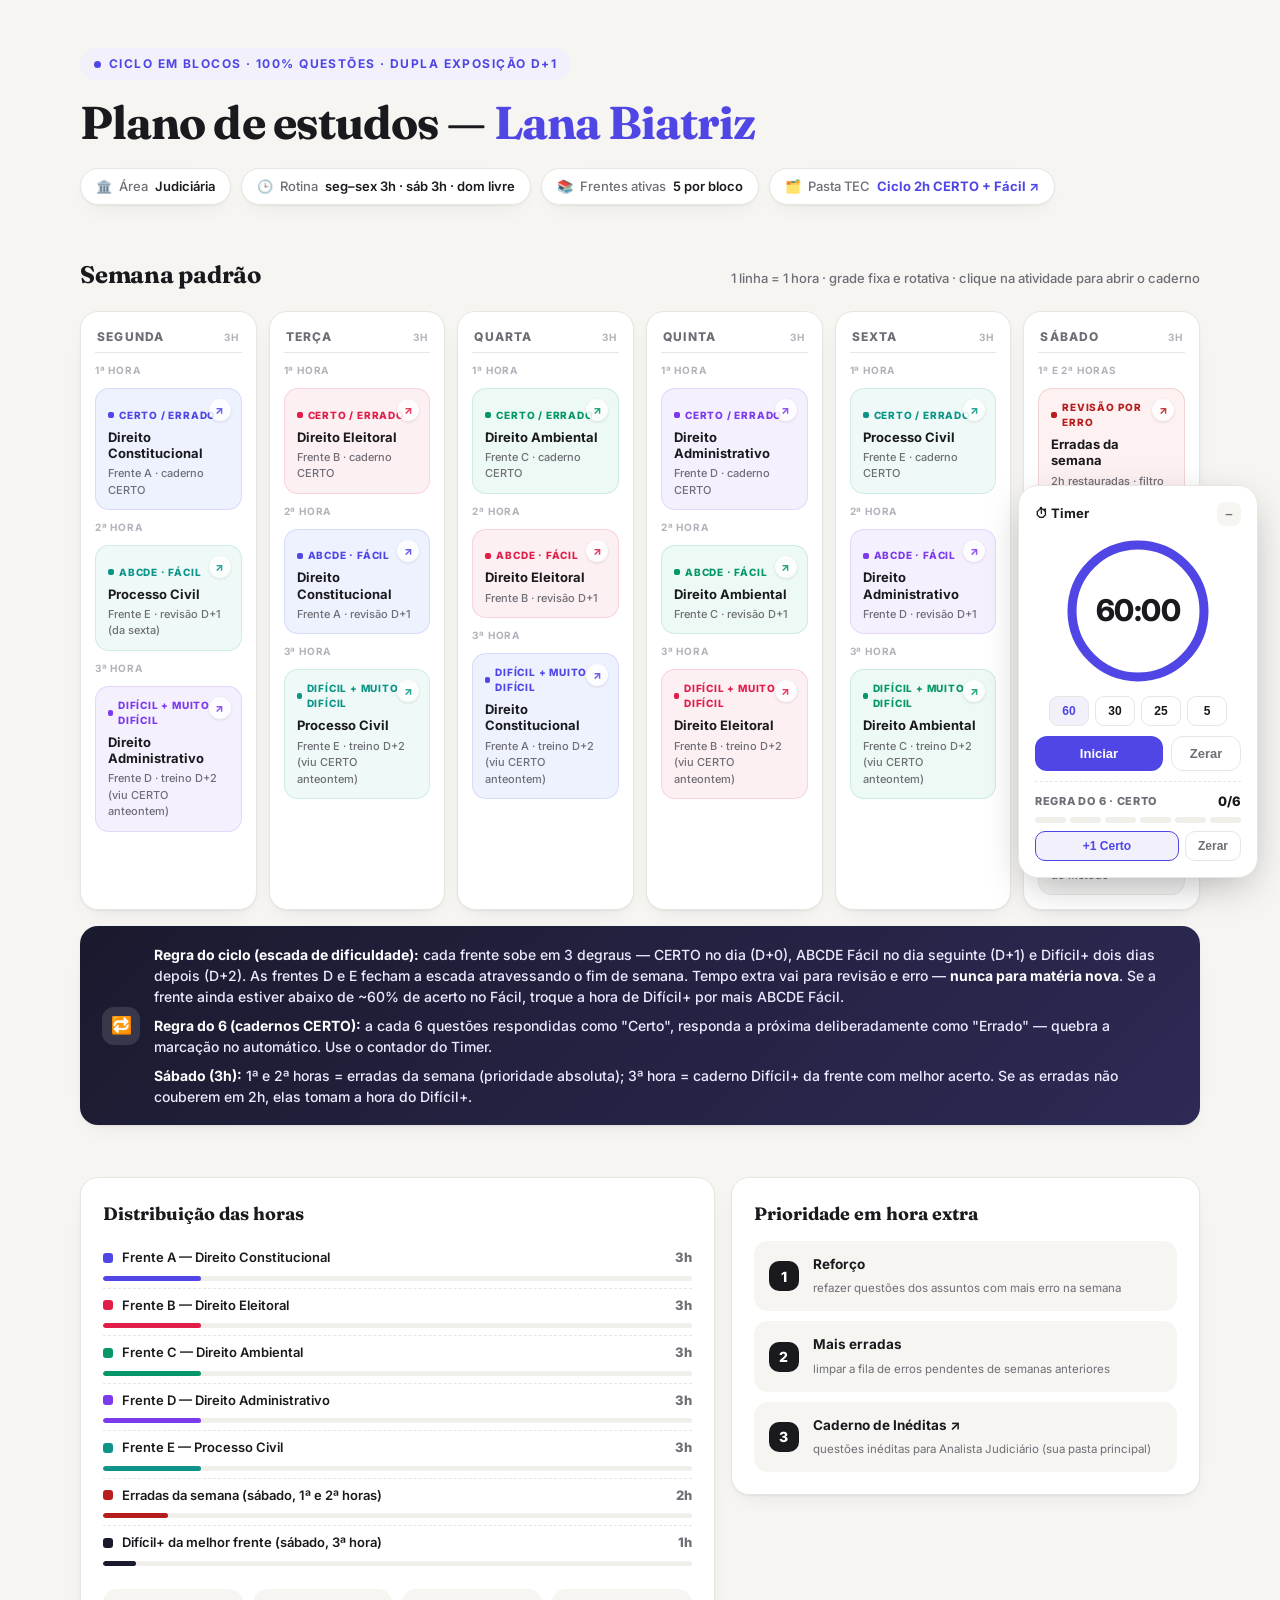
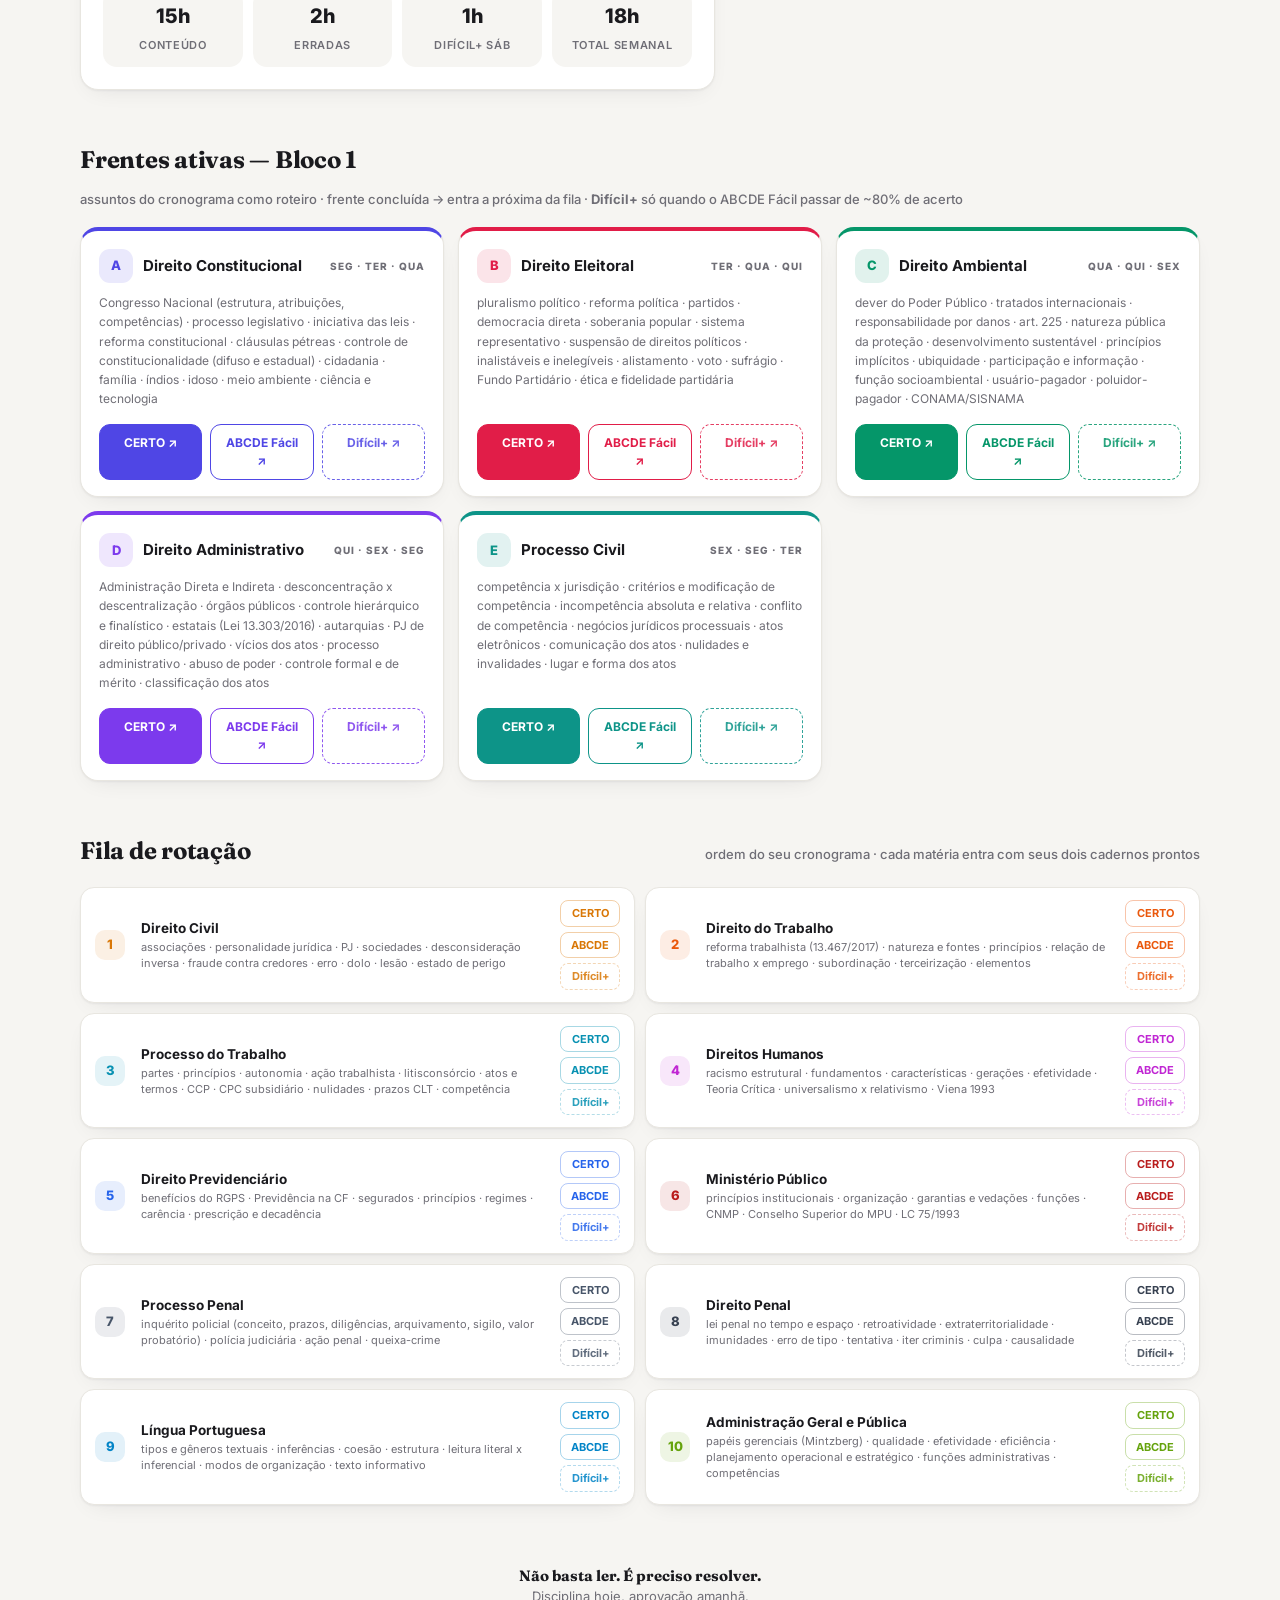
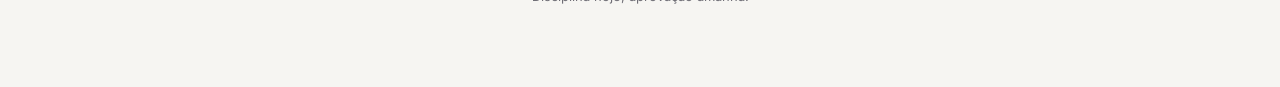
==== index.html @ 100313e2 "Add files via upload" ====
<!DOCTYPE html>
<html lang="pt-BR">
<head>
<meta charset="utf-8">
<meta name="viewport" content="width=device-width, initial-scale=1">
<title>Plano de Estudos · Lana Biatriz · Ciclo em Blocos</title>
<link rel="preconnect" href="https://fonts.googleapis.com">
<link href="https://fonts.googleapis.com/css2?family=Inter:wght@400;500;600;700;800&family=Fraunces:opsz,wght@9..144,600;9..144,700&display=swap" rel="stylesheet">
<style>
:root{
  --bg:#f6f5f2; --card:#ffffff; --ink:#1a1a1e; --mut:#6f6e76; --line:#e8e6e0;
  --accent:#4f46e5; --soft:#f1f0fb;
  --r:18px; --sh:0 1px 2px rgba(20,20,30,.05),0 8px 24px -12px rgba(20,20,30,.12);
}
*{box-sizing:border-box;margin:0;padding:0}
body{font-family:'Inter',system-ui,sans-serif;background:var(--bg);color:var(--ink);line-height:1.5;padding:48px 20px 80px}
.wrap{max-width:1120px;margin:0 auto}
a{color:inherit;text-decoration:none}
/* ---------- hero ---------- */
.hero{margin-bottom:40px}
.kicker{display:inline-flex;align-items:center;gap:8px;font-size:12px;font-weight:700;letter-spacing:.12em;text-transform:uppercase;color:var(--accent);background:var(--soft);padding:7px 14px;border-radius:999px;margin-bottom:18px}
.kicker::before{content:"";width:7px;height:7px;border-radius:50%;background:var(--accent)}
h1{font-family:'Fraunces',serif;font-size:clamp(30px,4.5vw,46px);font-weight:700;letter-spacing:-.02em;line-height:1.08}
h1 em{font-style:normal;color:var(--accent)}
.meta{display:flex;flex-wrap:wrap;gap:10px;margin-top:20px}
.chip{display:inline-flex;align-items:center;gap:7px;background:var(--card);border:1px solid var(--line);border-radius:999px;padding:8px 15px;font-size:13px;font-weight:600;color:var(--ink);box-shadow:var(--sh)}
.chip span{color:var(--mut);font-weight:500}
/* ---------- section titles ---------- */
.sec{margin-top:52px}
.sec-head{display:flex;align-items:baseline;justify-content:space-between;gap:12px;margin-bottom:18px;flex-wrap:wrap}
h2{font-family:'Fraunces',serif;font-size:24px;font-weight:700;letter-spacing:-.01em}
.sec-head small{font-size:13px;color:var(--mut);font-weight:500}
/* ---------- week grid ---------- */
.week{display:grid;grid-template-columns:repeat(6,1fr);gap:12px}
.day{background:var(--card);border:1px solid var(--line);border-radius:var(--r);padding:14px;box-shadow:var(--sh);display:flex;flex-direction:column;gap:10px}
.day-name{font-size:12px;font-weight:800;letter-spacing:.1em;text-transform:uppercase;color:var(--mut);padding:2px 2px 6px;border-bottom:1px solid var(--line);display:flex;justify-content:space-between;align-items:center}
.day-name i{font-style:normal;font-size:10px;font-weight:700;color:#b3b1ba}
.act{--c:#4f46e5;--cbg:#eef2ff;display:block;border-radius:14px;padding:11px 12px;background:var(--cbg);border:1px solid color-mix(in srgb,var(--c) 14%,transparent);position:relative;transition:transform .15s ease, box-shadow .15s ease}
.act:hover{transform:translateY(-2px);box-shadow:0 10px 22px -10px color-mix(in srgb,var(--c) 45%,transparent)}
.act .tag{display:inline-flex;align-items:center;gap:5px;font-size:10px;font-weight:800;letter-spacing:.08em;text-transform:uppercase;color:var(--c);margin-bottom:6px}
.act .tag::before{content:"";width:6px;height:6px;border-radius:2px;background:var(--c)}
.act b{display:block;font-size:13px;font-weight:700;line-height:1.25;color:var(--ink)}
.act small{display:block;font-size:11px;color:var(--mut);margin-top:4px;font-weight:500}
.act .go{position:absolute;top:10px;right:10px;width:22px;height:22px;border-radius:50%;background:var(--card);color:var(--c);display:grid;place-items:center;font-size:11px;font-weight:800;box-shadow:0 1px 3px rgba(0,0,0,.12);opacity:.85}
.hourlab{font-size:10px;font-weight:700;color:#b3b1ba;letter-spacing:.08em;text-transform:uppercase}
/* ---------- rule banner ---------- */
.rulebar{margin-top:16px;background:linear-gradient(135deg,#1a1a2e,#2d2a55);color:#eceaff;border-radius:var(--r);padding:18px 22px;font-size:14px;font-weight:500;display:flex;gap:14px;align-items:center;box-shadow:var(--sh)}
.rulebar .ic{flex:0 0 38px;height:38px;border-radius:12px;background:rgba(255,255,255,.12);display:grid;place-items:center;font-size:17px}
.rulebar b{color:#fff}
/* ---------- two-col ---------- */
.cols{display:grid;grid-template-columns:1.15fr .85fr;gap:16px;align-items:start}
.card{background:var(--card);border:1px solid var(--line);border-radius:var(--r);box-shadow:var(--sh);padding:22px}
.card h3{font-family:'Fraunces',serif;font-size:18px;margin-bottom:14px}
.bar-row{display:grid;grid-template-columns:1fr 44px;gap:10px;align-items:center;padding:7px 0}
.bar-row+.bar-row{border-top:1px dashed var(--line)}
.bar-lab{display:flex;align-items:center;gap:9px;font-size:13px;font-weight:600}
.dot{width:10px;height:10px;border-radius:3px;flex:0 0 10px}
.bar-h{font-size:13px;font-weight:800;text-align:right;color:var(--mut)}
.bar-track{grid-column:1/-1;height:5px;border-radius:99px;background:#f0efe9;overflow:hidden;margin-top:-2px}
.bar-fill{height:100%;border-radius:99px}
.tot{display:flex;gap:10px;margin-top:16px}
.tot div{flex:1;background:var(--bg);border-radius:14px;padding:12px;text-align:center}
.tot b{display:block;font-size:20px;font-weight:800}
.tot span{font-size:11px;color:var(--mut);font-weight:600;text-transform:uppercase;letter-spacing:.06em}
.prio{display:flex;flex-direction:column;gap:10px}
.prio a,.prio .p{display:flex;gap:14px;align-items:center;background:var(--bg);border-radius:14px;padding:13px 15px;transition:background .15s}
.prio a:hover{background:var(--soft)}
.prio .n{flex:0 0 30px;height:30px;border-radius:10px;background:var(--ink);color:#fff;display:grid;place-items:center;font-size:14px;font-weight:800}
.prio b{font-size:13.5px;display:block}
.prio small{font-size:11.5px;color:var(--mut)}
/* ---------- frentes ---------- */
.fgrid{display:grid;grid-template-columns:repeat(auto-fit,minmax(330px,1fr));gap:14px}
.fcard{--c:#4f46e5;background:var(--card);border:1px solid var(--line);border-top:4px solid var(--c);border-radius:var(--r);box-shadow:var(--sh);padding:18px 18px 16px;display:flex;flex-direction:column;gap:10px}
.fcard .ft{display:flex;align-items:center;gap:10px}
.fcard .av{width:34px;height:34px;border-radius:11px;background:color-mix(in srgb,var(--c) 12%,white);color:var(--c);display:grid;place-items:center;font-weight:800;font-size:13px}
.fcard h4{font-size:15px;font-weight:700;flex:1;line-height:1.2}
.fcard .fr{font-size:10px;font-weight:800;letter-spacing:.1em;color:var(--mut);text-transform:uppercase}
.fcard p{font-size:12px;color:var(--mut);line-height:1.6}
.btns{display:flex;gap:8px;margin-top:auto;padding-top:6px}
.btn{flex:1;text-align:center;font-size:12px;font-weight:700;padding:9px 10px;border-radius:11px;border:1.5px solid var(--c);color:var(--c);transition:.15s}
.btn:hover{background:var(--c);color:#fff}
.btn.solid{background:var(--c);color:#fff}
.btn.solid:hover{filter:brightness(1.12)}
.btn.hard{border-style:dashed;opacity:.85}
.qlinks a.hardq{border-style:dashed;opacity:.85}
/* ---------- fila ---------- */
.queue{display:grid;grid-template-columns:1fr 1fr;gap:10px}
.qitem{--c:#4f46e5;display:grid;grid-template-columns:34px 1fr auto;gap:12px;align-items:center;background:var(--card);border:1px solid var(--line);border-radius:14px;padding:12px 14px;box-shadow:var(--sh)}
.qitem .qn{width:30px;height:30px;border-radius:10px;background:color-mix(in srgb,var(--c) 11%,white);color:var(--c);display:grid;place-items:center;font-size:13px;font-weight:800}
.qitem b{font-size:13.5px;display:block}
.qitem small{font-size:11px;color:var(--mut);display:block;line-height:1.45;margin-top:2px}
.qlinks{display:flex;flex-direction:column;gap:5px}
.qlinks a{font-size:11px;font-weight:700;color:var(--c);border:1.2px solid color-mix(in srgb,var(--c) 35%,transparent);padding:4px 10px;border-radius:8px;text-align:center;transition:.15s}
.qlinks a:hover{background:var(--c);color:#fff}
footer{margin-top:60px;text-align:center;color:var(--mut);font-size:13px}
footer b{font-family:'Fraunces',serif;font-size:15px;color:var(--ink)}
@media(max-width:980px){.week{grid-template-columns:repeat(3,1fr)}.cols{grid-template-columns:1fr}.queue{grid-template-columns:1fr}}
@media(max-width:560px){.week{grid-template-columns:repeat(2,1fr)}}
</style>
</head>
<body>
<div class="wrap">

<header class="hero">
  <div class="kicker">Ciclo em blocos · 100% questões · dupla exposição D+1</div>
  <h1>Plano de estudos — <em>Lana Biatriz</em></h1>
  <div class="meta">
    <div class="chip">🏛️ <span>Área</span> Judiciária</div>
    <div class="chip">🕒 <span>Rotina</span> seg–sex 3h · sáb 3h · dom livre</div>
    <div class="chip">📚 <span>Frentes ativas</span> 5 por bloco</div>
    <div class="chip">🗂️ <span>Pasta TEC</span> <a href="https://www.tecconcursos.com.br/questoes/pastas/7029075" target="_blank" style="color:var(--accent);font-weight:700">Ciclo 2h CERTO + Fácil ↗</a></div>
  </div>
</header>

<section class="sec">
  <div class="sec-head">
    <h2>Semana padrão</h2>
    <small>1 linha = 1 hora · grade fixa e rotativa · clique na atividade para abrir o caderno</small>
  </div>
  <div class="week">

    <div class="day">
      <div class="day-name">Segunda <i>3h</i></div>
      <span class="hourlab">1ª hora</span>
      <a class="act" style="--c:#4f46e5;--cbg:#eef2ff" href="https://www.tecconcursos.com.br/questoes/cadernos/96140936" target="_blank">
        <span class="go">↗</span><span class="tag">Certo / Errado</span>
        <b>Direito Constitucional</b><small>Frente A · caderno CERTO</small>
      </a>
      <span class="hourlab">2ª hora</span>
      <a class="act" style="--c:#0d9488;--cbg:#effaf8" href="https://www.tecconcursos.com.br/questoes/cadernos/96141801" target="_blank">
        <span class="go">↗</span><span class="tag">ABCDE · Fácil</span>
        <b>Processo Civil</b><small>Frente E · revisão D+1 (da sexta)</small>
      </a>
      <span class="hourlab">3ª hora</span>
      <a class="act" style="--c:#7c3aed;--cbg:#f5f0fe" href="https://www.tecconcursos.com.br/questoes/cadernos/96145299" target="_blank">
        <span class="go">↗</span><span class="tag">Difícil + Muito Difícil</span>
        <b>Direito Administrativo</b><small>Frente D · treino D+2 (viu CERTO anteontem)</small>
      </a>
    </div>

    <div class="day">
      <div class="day-name">Terça <i>3h</i></div>
      <span class="hourlab">1ª hora</span>
      <a class="act" style="--c:#e11d48;--cbg:#fdf0f3" href="https://www.tecconcursos.com.br/questoes/cadernos/96141649" target="_blank">
        <span class="go">↗</span><span class="tag">Certo / Errado</span>
        <b>Direito Eleitoral</b><small>Frente B · caderno CERTO</small>
      </a>
      <span class="hourlab">2ª hora</span>
      <a class="act" style="--c:#4f46e5;--cbg:#eef2ff" href="https://www.tecconcursos.com.br/questoes/cadernos/96141753" target="_blank">
        <span class="go">↗</span><span class="tag">ABCDE · Fácil</span>
        <b>Direito Constitucional</b><small>Frente A · revisão D+1</small>
      </a>
      <span class="hourlab">3ª hora</span>
      <a class="act" style="--c:#0d9488;--cbg:#effaf8" href="https://www.tecconcursos.com.br/questoes/cadernos/96145300" target="_blank">
        <span class="go">↗</span><span class="tag">Difícil + Muito Difícil</span>
        <b>Processo Civil</b><small>Frente E · treino D+2 (viu CERTO anteontem)</small>
      </a>
    </div>

    <div class="day">
      <div class="day-name">Quarta <i>3h</i></div>
      <span class="hourlab">1ª hora</span>
      <a class="act" style="--c:#059669;--cbg:#edf9f4" href="https://www.tecconcursos.com.br/questoes/cadernos/96141654" target="_blank">
        <span class="go">↗</span><span class="tag">Certo / Errado</span>
        <b>Direito Ambiental</b><small>Frente C · caderno CERTO</small>
      </a>
      <span class="hourlab">2ª hora</span>
      <a class="act" style="--c:#e11d48;--cbg:#fdf0f3" href="https://www.tecconcursos.com.br/questoes/cadernos/96141757" target="_blank">
        <span class="go">↗</span><span class="tag">ABCDE · Fácil</span>
        <b>Direito Eleitoral</b><small>Frente B · revisão D+1</small>
      </a>
      <span class="hourlab">3ª hora</span>
      <a class="act" style="--c:#4f46e5;--cbg:#eef2ff" href="https://www.tecconcursos.com.br/questoes/cadernos/96145290" target="_blank">
        <span class="go">↗</span><span class="tag">Difícil + Muito Difícil</span>
        <b>Direito Constitucional</b><small>Frente A · treino D+2 (viu CERTO anteontem)</small>
      </a>
    </div>

    <div class="day">
      <div class="day-name">Quinta <i>3h</i></div>
      <span class="hourlab">1ª hora</span>
      <a class="act" style="--c:#7c3aed;--cbg:#f5f0fe" href="https://www.tecconcursos.com.br/questoes/cadernos/96141130" target="_blank">
        <span class="go">↗</span><span class="tag">Certo / Errado</span>
        <b>Direito Administrativo</b><small>Frente D · caderno CERTO</small>
      </a>
      <span class="hourlab">2ª hora</span>
      <a class="act" style="--c:#059669;--cbg:#edf9f4" href="https://www.tecconcursos.com.br/questoes/cadernos/96141760" target="_blank">
        <span class="go">↗</span><span class="tag">ABCDE · Fácil</span>
        <b>Direito Ambiental</b><small>Frente C · revisão D+1</small>
      </a>
      <span class="hourlab">3ª hora</span>
      <a class="act" style="--c:#e11d48;--cbg:#fdf0f3" href="https://www.tecconcursos.com.br/questoes/cadernos/96145293" target="_blank">
        <span class="go">↗</span><span class="tag">Difícil + Muito Difícil</span>
        <b>Direito Eleitoral</b><small>Frente B · treino D+2 (viu CERTO anteontem)</small>
      </a>
    </div>

    <div class="day">
      <div class="day-name">Sexta <i>3h</i></div>
      <span class="hourlab">1ª hora</span>
      <a class="act" style="--c:#0d9488;--cbg:#effaf8" href="https://www.tecconcursos.com.br/questoes/cadernos/96141657" target="_blank">
        <span class="go">↗</span><span class="tag">Certo / Errado</span>
        <b>Processo Civil</b><small>Frente E · caderno CERTO</small>
      </a>
      <span class="hourlab">2ª hora</span>
      <a class="act" style="--c:#7c3aed;--cbg:#f5f0fe" href="https://www.tecconcursos.com.br/questoes/cadernos/96141778" target="_blank">
        <span class="go">↗</span><span class="tag">ABCDE · Fácil</span>
        <b>Direito Administrativo</b><small>Frente D · revisão D+1</small>
      </a>
      <span class="hourlab">3ª hora</span>
      <a class="act" style="--c:#059669;--cbg:#edf9f4" href="https://www.tecconcursos.com.br/questoes/cadernos/96145297" target="_blank">
        <span class="go">↗</span><span class="tag">Difícil + Muito Difícil</span>
        <b>Direito Ambiental</b><small>Frente C · treino D+2 (viu CERTO anteontem)</small>
      </a>
    </div>

    <div class="day">
      <div class="day-name">Sábado <i>3h</i></div>
      <span class="hourlab">1ª e 2ª horas</span>
      <a class="act" style="--c:#b91c1c;--cbg:#fdf1f1" href="https://www.tecconcursos.com.br/questoes/pastas/7029075" target="_blank">
        <span class="go">↗</span><span class="tag">Revisão por erro</span>
        <b>Erradas da semana</b><small>2h restauradas · filtro "as que errei" nos cadernos · prioridade absoluta</small>
      </a>
      <span class="hourlab">3ª hora</span>
      <a class="act" style="--c:#1a1a2e;--cbg:#efeef6" href="https://www.tecconcursos.com.br/questoes/pastas/7029075" target="_blank">
        <span class="go">↗</span><span class="tag">Difícil + Muito Difícil</span>
        <b>Difícil+ da semana</b><small>caderno Difícil+ da frente com melhor acerto · se sobrarem erradas, elas têm prioridade</small>
      </a>
      <span class="hourlab" style="margin-top:6px">Domingo</span>
      <div class="act" style="--c:#9b9aa3;--cbg:#f4f4f2"><span class="tag">Descanso</span><b>Livre</b><small>recuperação faz parte do método</small></div>
    </div>

  </div>
  <div class="rulebar">
    <div class="ic">🔁</div>
    <div><b>Regra do ciclo (escada de dificuldade):</b> cada frente sobe em 3 degraus — CERTO no dia (D+0), ABCDE Fácil no dia seguinte (D+1) e Difícil+ dois dias depois (D+2). As frentes D e E fecham a escada atravessando o fim de semana. Tempo extra vai para revisão e erro — <b>nunca para matéria nova</b>. Se a frente ainda estiver abaixo de ~60% de acerto no Fácil, troque a hora de Difícil+ por mais ABCDE Fácil.<br><span style="display:inline-block;margin-top:8px"><b>Regra do 6 (cadernos CERTO):</b> a cada 6 questões respondidas como "Certo", responda a próxima deliberadamente como "Errado" — quebra a marcação no automático. Use o contador do Timer.</span><br><span style="display:inline-block;margin-top:8px"><b>Sábado (3h):</b> 1ª e 2ª horas = erradas da semana (prioridade absoluta); 3ª hora = caderno Difícil+ da frente com melhor acerto. Se as erradas não couberem em 2h, elas tomam a hora do Difícil+.</span></div>
  </div>
</section>

<section class="sec">
  <div class="cols">
    <div class="card">
      <h3>Distribuição das horas</h3>
      <div class="bar-row"><div class="bar-lab"><span class="dot" style="background:#4f46e5"></span>Frente A — Direito Constitucional</div><div class="bar-h">3h</div><div class="bar-track"><div class="bar-fill" style="width:16.7%;background:#4f46e5"></div></div></div>
      <div class="bar-row"><div class="bar-lab"><span class="dot" style="background:#e11d48"></span>Frente B — Direito Eleitoral</div><div class="bar-h">3h</div><div class="bar-track"><div class="bar-fill" style="width:16.7%;background:#e11d48"></div></div></div>
      <div class="bar-row"><div class="bar-lab"><span class="dot" style="background:#059669"></span>Frente C — Direito Ambiental</div><div class="bar-h">3h</div><div class="bar-track"><div class="bar-fill" style="width:16.7%;background:#059669"></div></div></div>
      <div class="bar-row"><div class="bar-lab"><span class="dot" style="background:#7c3aed"></span>Frente D — Direito Administrativo</div><div class="bar-h">3h</div><div class="bar-track"><div class="bar-fill" style="width:16.7%;background:#7c3aed"></div></div></div>
      <div class="bar-row"><div class="bar-lab"><span class="dot" style="background:#0d9488"></span>Frente E — Processo Civil</div><div class="bar-h">3h</div><div class="bar-track"><div class="bar-fill" style="width:16.7%;background:#0d9488"></div></div></div>
      <div class="bar-row"><div class="bar-lab"><span class="dot" style="background:#b91c1c"></span>Erradas da semana (sábado, 1ª e 2ª horas)</div><div class="bar-h">2h</div><div class="bar-track"><div class="bar-fill" style="width:11.1%;background:#b71c1c"></div></div></div><div class="bar-row"><div class="bar-lab"><span class="dot" style="background:#1a1a2e"></span>Difícil+ da melhor frente (sábado, 3ª hora)</div><div class="bar-h">1h</div><div class="bar-track"><div class="bar-fill" style="width:5.6%;background:#1a1a2e"></div></div></div>
      <div class="tot">
        <div><b>15h</b><span>conteúdo</span></div>
        <div><b>2h</b><span>erradas</span></div>
        <div><b>1h</b><span>difícil+ sáb</span></div>
        <div><b>18h</b><span>total semanal</span></div>
      </div>
    </div>
    <div class="card">
      <h3>Prioridade em hora extra</h3>
      <div class="prio">
        <div class="p"><div class="n">1</div><div><b>Reforço</b><small>refazer questões dos assuntos com mais erro na semana</small></div></div>
        <div class="p"><div class="n">2</div><div><b>Mais erradas</b><small>limpar a fila de erros pendentes de semanas anteriores</small></div></div>
        <a href="https://www.tecconcursos.com.br/questoes/pastas/6943491" target="_blank"><div class="n">3</div><div><b>Caderno de Inéditas ↗</b><small>questões inéditas para Analista Judiciário (sua pasta principal)</small></div></a>
      </div>
    </div>
  </div>
</section>

<section class="sec">
  <div class="sec-head">
    <h2>Frentes ativas — Bloco 1</h2>
    <small>assuntos do cronograma como roteiro · frente concluída → entra a próxima da fila · <b>Difícil+</b> só quando o ABCDE Fácil passar de ~80% de acerto</small>
  </div>
  <div class="fgrid">
    <div class="fcard" style="--c:#4f46e5">
      <div class="ft"><div class="av">A</div><h4>Direito Constitucional</h4><span class="fr">Seg · Ter · Qua</span></div>
      <p>Congresso Nacional (estrutura, atribuições, competências) · processo legislativo · iniciativa das leis · reforma constitucional · cláusulas pétreas · controle de constitucionalidade (difuso e estadual) · cidadania · família · índios · idoso · meio ambiente · ciência e tecnologia</p>
      <div class="btns"><a class="btn solid" href="https://www.tecconcursos.com.br/questoes/cadernos/96140936" target="_blank">CERTO ↗</a><a class="btn" href="https://www.tecconcursos.com.br/questoes/cadernos/96141753" target="_blank">ABCDE Fácil ↗</a><a class="btn hard" href="https://www.tecconcursos.com.br/questoes/cadernos/96145290" target="_blank">Difícil+ ↗</a></div>
    </div>
    <div class="fcard" style="--c:#e11d48">
      <div class="ft"><div class="av">B</div><h4>Direito Eleitoral</h4><span class="fr">Ter · Qua · Qui</span></div>
      <p>pluralismo político · reforma política · partidos · democracia direta · soberania popular · sistema representativo · suspensão de direitos políticos · inalistáveis e inelegíveis · alistamento · voto · sufrágio · Fundo Partidário · ética e fidelidade partidária</p>
      <div class="btns"><a class="btn solid" href="https://www.tecconcursos.com.br/questoes/cadernos/96141649" target="_blank">CERTO ↗</a><a class="btn" href="https://www.tecconcursos.com.br/questoes/cadernos/96141757" target="_blank">ABCDE Fácil ↗</a><a class="btn hard" href="https://www.tecconcursos.com.br/questoes/cadernos/96145293" target="_blank">Difícil+ ↗</a></div>
    </div>
    <div class="fcard" style="--c:#059669">
      <div class="ft"><div class="av">C</div><h4>Direito Ambiental</h4><span class="fr">Qua · Qui · Sex</span></div>
      <p>dever do Poder Público · tratados internacionais · responsabilidade por danos · art. 225 · natureza pública da proteção · desenvolvimento sustentável · princípios implícitos · ubiquidade · participação e informação · função socioambiental · usuário-pagador · poluidor-pagador · CONAMA/SISNAMA</p>
      <div class="btns"><a class="btn solid" href="https://www.tecconcursos.com.br/questoes/cadernos/96141654" target="_blank">CERTO ↗</a><a class="btn" href="https://www.tecconcursos.com.br/questoes/cadernos/96141760" target="_blank">ABCDE Fácil ↗</a><a class="btn hard" href="https://www.tecconcursos.com.br/questoes/cadernos/96145297" target="_blank">Difícil+ ↗</a></div>
    </div>
    <div class="fcard" style="--c:#7c3aed">
      <div class="ft"><div class="av">D</div><h4>Direito Administrativo</h4><span class="fr">Qui · Sex · Seg</span></div>
      <p>Administração Direta e Indireta · desconcentração x descentralização · órgãos públicos · controle hierárquico e finalístico · estatais (Lei 13.303/2016) · autarquias · PJ de direito público/privado · vícios dos atos · processo administrativo · abuso de poder · controle formal e de mérito · classificação dos atos</p>
      <div class="btns"><a class="btn solid" href="https://www.tecconcursos.com.br/questoes/cadernos/96141130" target="_blank">CERTO ↗</a><a class="btn" href="https://www.tecconcursos.com.br/questoes/cadernos/96141778" target="_blank">ABCDE Fácil ↗</a><a class="btn hard" href="https://www.tecconcursos.com.br/questoes/cadernos/96145299" target="_blank">Difícil+ ↗</a></div>
    </div>
    <div class="fcard" style="--c:#0d9488">
      <div class="ft"><div class="av">E</div><h4>Processo Civil</h4><span class="fr">Sex · Seg · Ter</span></div>
      <p>competência x jurisdição · critérios e modificação de competência · incompetência absoluta e relativa · conflito de competência · negócios jurídicos processuais · atos eletrônicos · comunicação dos atos · nulidades e invalidades · lugar e forma dos atos</p>
      <div class="btns"><a class="btn solid" href="https://www.tecconcursos.com.br/questoes/cadernos/96141657" target="_blank">CERTO ↗</a><a class="btn" href="https://www.tecconcursos.com.br/questoes/cadernos/96141801" target="_blank">ABCDE Fácil ↗</a><a class="btn hard" href="https://www.tecconcursos.com.br/questoes/cadernos/96145300" target="_blank">Difícil+ ↗</a></div>
    </div>
  </div>
</section>

<section class="sec">
  <div class="sec-head">
    <h2>Fila de rotação</h2>
    <small>ordem do seu cronograma · cada matéria entra com seus dois cadernos prontos</small>
  </div>
  <div class="queue">
    <div class="qitem" style="--c:#d97706"><div class="qn">1</div><div><b>Direito Civil</b><small>associações · personalidade jurídica · PJ · sociedades · desconsideração inversa · fraude contra credores · erro · dolo · lesão · estado de perigo</small></div><div class="qlinks"><a href="https://www.tecconcursos.com.br/questoes/cadernos/96141364" target="_blank">CERTO</a><a href="https://www.tecconcursos.com.br/questoes/cadernos/96141808" target="_blank">ABCDE</a><a class="hardq" href="https://www.tecconcursos.com.br/questoes/cadernos/96145311" target="_blank">Difícil+</a></div></div>
    <div class="qitem" style="--c:#ea580c"><div class="qn">2</div><div><b>Direito do Trabalho</b><small>reforma trabalhista (13.467/2017) · natureza e fontes · princípios · relação de trabalho x emprego · subordinação · terceirização · elementos</small></div><div class="qlinks"><a href="https://www.tecconcursos.com.br/questoes/cadernos/96141660" target="_blank">CERTO</a><a href="https://www.tecconcursos.com.br/questoes/cadernos/96141811" target="_blank">ABCDE</a><a class="hardq" href="https://www.tecconcursos.com.br/questoes/cadernos/96145312" target="_blank">Difícil+</a></div></div>
    <div class="qitem" style="--c:#0891b2"><div class="qn">3</div><div><b>Processo do Trabalho</b><small>partes · princípios · autonomia · ação trabalhista · litisconsórcio · atos e termos · CCP · CPC subsidiário · nulidades · prazos CLT · competência</small></div><div class="qlinks"><a href="https://www.tecconcursos.com.br/questoes/cadernos/96141666" target="_blank">CERTO</a><a href="https://www.tecconcursos.com.br/questoes/cadernos/96141817" target="_blank">ABCDE</a><a class="hardq" href="https://www.tecconcursos.com.br/questoes/cadernos/96145314" target="_blank">Difícil+</a></div></div>
    <div class="qitem" style="--c:#c026d3"><div class="qn">4</div><div><b>Direitos Humanos</b><small>racismo estrutural · fundamentos · características · gerações · efetividade · Teoria Crítica · universalismo x relativismo · Viena 1993</small></div><div class="qlinks"><a href="https://www.tecconcursos.com.br/questoes/cadernos/96141684" target="_blank">CERTO</a><a href="https://www.tecconcursos.com.br/questoes/cadernos/96141821" target="_blank">ABCDE</a><a class="hardq" href="https://www.tecconcursos.com.br/questoes/cadernos/96145318" target="_blank">Difícil+</a></div></div>
    <div class="qitem" style="--c:#2563eb"><div class="qn">5</div><div><b>Direito Previdenciário</b><small>benefícios do RGPS · Previdência na CF · segurados · princípios · regimes · carência · prescrição e decadência</small></div><div class="qlinks"><a href="https://www.tecconcursos.com.br/questoes/cadernos/96141686" target="_blank">CERTO</a><a href="https://www.tecconcursos.com.br/questoes/cadernos/96141837" target="_blank">ABCDE</a><a class="hardq" href="https://www.tecconcursos.com.br/questoes/cadernos/96145322" target="_blank">Difícil+</a></div></div>
    <div class="qitem" style="--c:#b91c1c"><div class="qn">6</div><div><b>Ministério Público</b><small>princípios institucionais · organização · garantias e vedações · funções · CNMP · Conselho Superior do MPU · LC 75/1993</small></div><div class="qlinks"><a href="https://www.tecconcursos.com.br/questoes/cadernos/96141689" target="_blank">CERTO</a><a href="https://www.tecconcursos.com.br/questoes/cadernos/96141839" target="_blank">ABCDE</a><a class="hardq" href="https://www.tecconcursos.com.br/questoes/cadernos/96145327" target="_blank">Difícil+</a></div></div>
    <div class="qitem" style="--c:#475569"><div class="qn">7</div><div><b>Processo Penal</b><small>inquérito policial (conceito, prazos, diligências, arquivamento, sigilo, valor probatório) · polícia judiciária · ação penal · queixa-crime</small></div><div class="qlinks"><a href="https://www.tecconcursos.com.br/questoes/cadernos/96141692" target="_blank">CERTO</a><a href="https://www.tecconcursos.com.br/questoes/cadernos/96141844" target="_blank">ABCDE</a><a class="hardq" href="https://www.tecconcursos.com.br/questoes/cadernos/96145330" target="_blank">Difícil+</a></div></div>
    <div class="qitem" style="--c:#374151"><div class="qn">8</div><div><b>Direito Penal</b><small>lei penal no tempo e espaço · retroatividade · extraterritorialidade · imunidades · erro de tipo · tentativa · iter criminis · culpa · causalidade</small></div><div class="qlinks"><a href="https://www.tecconcursos.com.br/questoes/cadernos/96141520" target="_blank">CERTO</a><a href="https://www.tecconcursos.com.br/questoes/cadernos/96141845" target="_blank">ABCDE</a><a class="hardq" href="https://www.tecconcursos.com.br/questoes/cadernos/96145332" target="_blank">Difícil+</a></div></div>
    <div class="qitem" style="--c:#0284c7"><div class="qn">9</div><div><b>Língua Portuguesa</b><small>tipos e gêneros textuais · inferências · coesão · estrutura · leitura literal x inferencial · modos de organização · texto informativo</small></div><div class="qlinks"><a href="https://www.tecconcursos.com.br/questoes/cadernos/96140367" target="_blank">CERTO</a><a href="https://www.tecconcursos.com.br/questoes/cadernos/96141746" target="_blank">ABCDE</a><a class="hardq" href="https://www.tecconcursos.com.br/questoes/cadernos/96145336" target="_blank">Difícil+</a></div></div>
    <div class="qitem" style="--c:#65a30d"><div class="qn">10</div><div><b>Administração Geral e Pública</b><small>papéis gerenciais (Mintzberg) · qualidade · efetividade · eficiência · planejamento operacional e estratégico · funções administrativas · competências</small></div><div class="qlinks"><a href="https://www.tecconcursos.com.br/questoes/cadernos/96141694" target="_blank">CERTO</a><a href="https://www.tecconcursos.com.br/questoes/cadernos/96141849" target="_blank">ABCDE</a><a class="hardq" href="https://www.tecconcursos.com.br/questoes/cadernos/96145338" target="_blank">Difícil+</a></div></div>
  </div>
</section>

<footer>
  <b>Não basta ler. É preciso resolver.</b><br>
  Disciplina hoje, aprovação amanhã.
</footer>

</div>

<div id="tmr" style="position:fixed;right:22px;bottom:22px;z-index:99;width:240px;background:var(--card);border:1px solid var(--line);border-radius:20px;box-shadow:0 12px 40px -10px rgba(20,20,30,.35);padding:16px;font-family:'Inter',sans-serif">
  <div style="display:flex;align-items:center;justify-content:space-between;margin-bottom:10px">
    <b style="font-size:13px">⏱ Timer</b>
    <button id="tmin" style="border:none;background:var(--bg);border-radius:8px;width:24px;height:24px;cursor:pointer;font-weight:800;color:var(--mut)">–</button>
  </div>
  <div id="tbody">
    <div style="position:relative;width:150px;height:150px;margin:0 auto 10px">
      <svg width="150" height="150" viewBox="0 0 150 150">
        <circle cx="75" cy="75" r="66" fill="none" stroke="#f0efe9" stroke-width="9"/>
        <circle id="ring" cx="75" cy="75" r="66" fill="none" stroke="var(--accent)" stroke-width="9" stroke-linecap="round" stroke-dasharray="414.7" stroke-dashoffset="0" transform="rotate(-90 75 75)" style="transition:stroke-dashoffset .3s linear"/>
      </svg>
      <div id="tdisp" style="position:absolute;inset:0;display:grid;place-items:center;font-size:30px;font-weight:800;letter-spacing:-.02em">60:00</div>
    </div>
    <div style="display:flex;gap:6px;justify-content:center;margin-bottom:10px">
      <button class="tp" data-m="60" style="background:var(--soft);color:var(--accent)">60</button>
      <button class="tp" data-m="30">30</button>
      <button class="tp" data-m="25">25</button>
      <button class="tp" data-m="5">5</button>
    </div>
    <div style="display:flex;gap:8px">
      <button id="tgo" style="flex:1;border:none;background:var(--accent);color:#fff;font-weight:800;font-size:13px;padding:10px;border-radius:12px;cursor:pointer">Iniciar</button>
      <button id="trs" style="flex:0 0 70px;border:1.5px solid var(--line);background:var(--card);font-weight:700;font-size:13px;border-radius:12px;cursor:pointer;color:var(--mut)">Zerar</button>
    </div>
    <div style="margin-top:10px;border-top:1px dashed var(--line);padding-top:10px">
      <div style="display:flex;align-items:center;justify-content:space-between;margin-bottom:6px">
        <span style="font-size:11px;font-weight:800;letter-spacing:.06em;text-transform:uppercase;color:var(--mut)">Regra do 6 · CERTO</span>
        <span id="c6" style="font-size:13px;font-weight:800">0/6</span>
      </div>
      <div id="c6dots" style="display:flex;gap:4px;margin-bottom:8px"></div>
      <div style="display:flex;gap:6px">
        <button id="c6add" style="flex:1;border:1.5px solid var(--accent);background:var(--soft);color:var(--accent);font-weight:800;font-size:12px;padding:7px;border-radius:10px;cursor:pointer">+1 Certo</button>
        <button id="c6rst" style="flex:0 0 56px;border:1.5px solid var(--line);background:var(--card);color:var(--mut);font-weight:700;font-size:12px;border-radius:10px;cursor:pointer">Zerar</button>
      </div>
      <div id="c6msg" style="display:none;margin-top:8px;background:#fdf1f1;color:#b91c1c;font-size:11.5px;font-weight:700;border-radius:10px;padding:8px 10px;text-align:center">⚠️ Agora responda a próxima como ERRADO de propósito</div>
    </div>
  </div>
</div>
<style>.tp{border:1.5px solid var(--line);background:var(--card);font-weight:800;font-size:12px;width:40px;height:30px;border-radius:9px;cursor:pointer;color:var(--ink)}</style>
<script>
(function(){
var total=3600,left=3600,run=null,C=414.69;
var disp=document.getElementById('tdisp'),ring=document.getElementById('ring'),go=document.getElementById('tgo');
function fmt(s){var m=Math.floor(s/60),x=s%60;return (m<10?'0':'')+m+':'+(x<10?'0':'')+x}
function draw(){disp.textContent=fmt(left);ring.style.strokeDashoffset=C*(1-left/total);document.title=run?('('+fmt(left)+') Plano de Estudos'):'Plano de Estudos · Lana Biatriz · Ciclo em Blocos'}
function beep(){try{var a=new (window.AudioContext||window.webkitAudioContext)();var n=0;var f=function(){if(n++>5)return;var o=a.createOscillator(),g=a.createGain();o.connect(g);g.connect(a.destination);o.frequency.value=880;g.gain.setValueAtTime(.4,a.currentTime);g.gain.exponentialRampToValueAtTime(.001,a.currentTime+.35);o.start();o.stop(a.currentTime+.4);setTimeout(f,500)};f()}catch(e){}}
function tick(){if(left<=0){clearInterval(run);run=null;go.textContent='Iniciar';disp.style.color='#b91c1c';beep();draw();return}left--;draw()}
go.onclick=function(){if(run){clearInterval(run);run=null;go.textContent='Continuar'}else{if(left<=0)left=total;disp.style.color='';run=setInterval(tick,1000);go.textContent='Pausar'}draw()};
document.getElementById('trs').onclick=function(){clearInterval(run);run=null;left=total;disp.style.color='';go.textContent='Iniciar';draw()};
document.querySelectorAll('.tp').forEach(function(b){b.onclick=function(){clearInterval(run);run=null;total=left=60*parseInt(b.dataset.m);disp.style.color='';go.textContent='Iniciar';document.querySelectorAll('.tp').forEach(function(x){x.style.background='var(--card)';x.style.color='var(--ink)'});b.style.background='var(--soft)';b.style.color='var(--accent)';draw()}});
var open=true;document.getElementById('tmin').onclick=function(){open=!open;document.getElementById('tbody').style.display=open?'block':'none';document.getElementById('tmr').style.width=open?'240px':'150px';this.textContent=open?'–':'+'};
draw();
var c6n=0,c6=document.getElementById('c6'),dots=document.getElementById('c6dots'),msg=document.getElementById('c6msg');
function c6draw(){c6.textContent=c6n+'/6';dots.innerHTML='';for(var i=0;i<6;i++){var d=document.createElement('div');d.style.cssText='flex:1;height:6px;border-radius:99px;background:'+(i<c6n?'var(--accent)':'#f0efe9');dots.appendChild(d)}msg.style.display=(c6n>=6)?'block':'none'}
document.getElementById('c6add').onclick=function(){if(c6n>=6){c6n=0}else{c6n++}if(c6n>=6){beep()}c6draw()};
document.getElementById('c6rst').onclick=function(){c6n=0;c6draw()};
c6draw();
})();
</script>

</body>
</html>
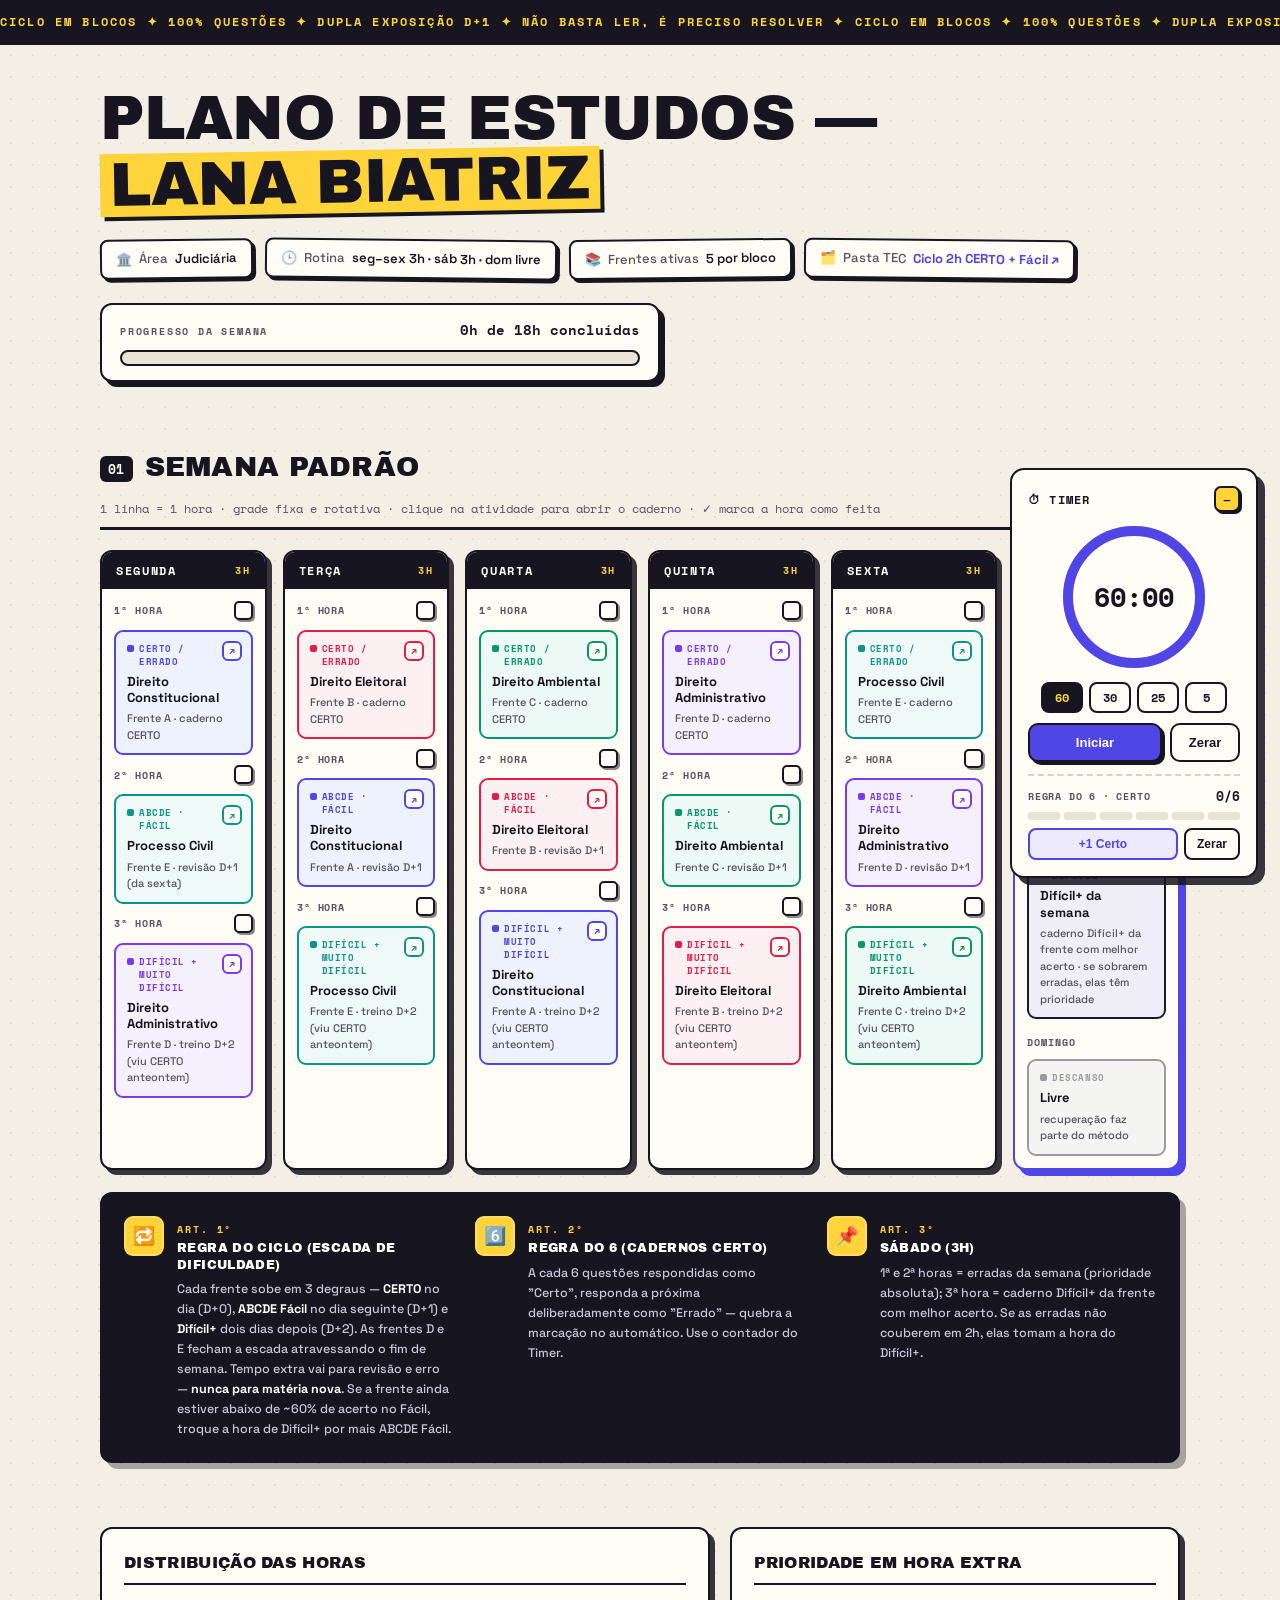
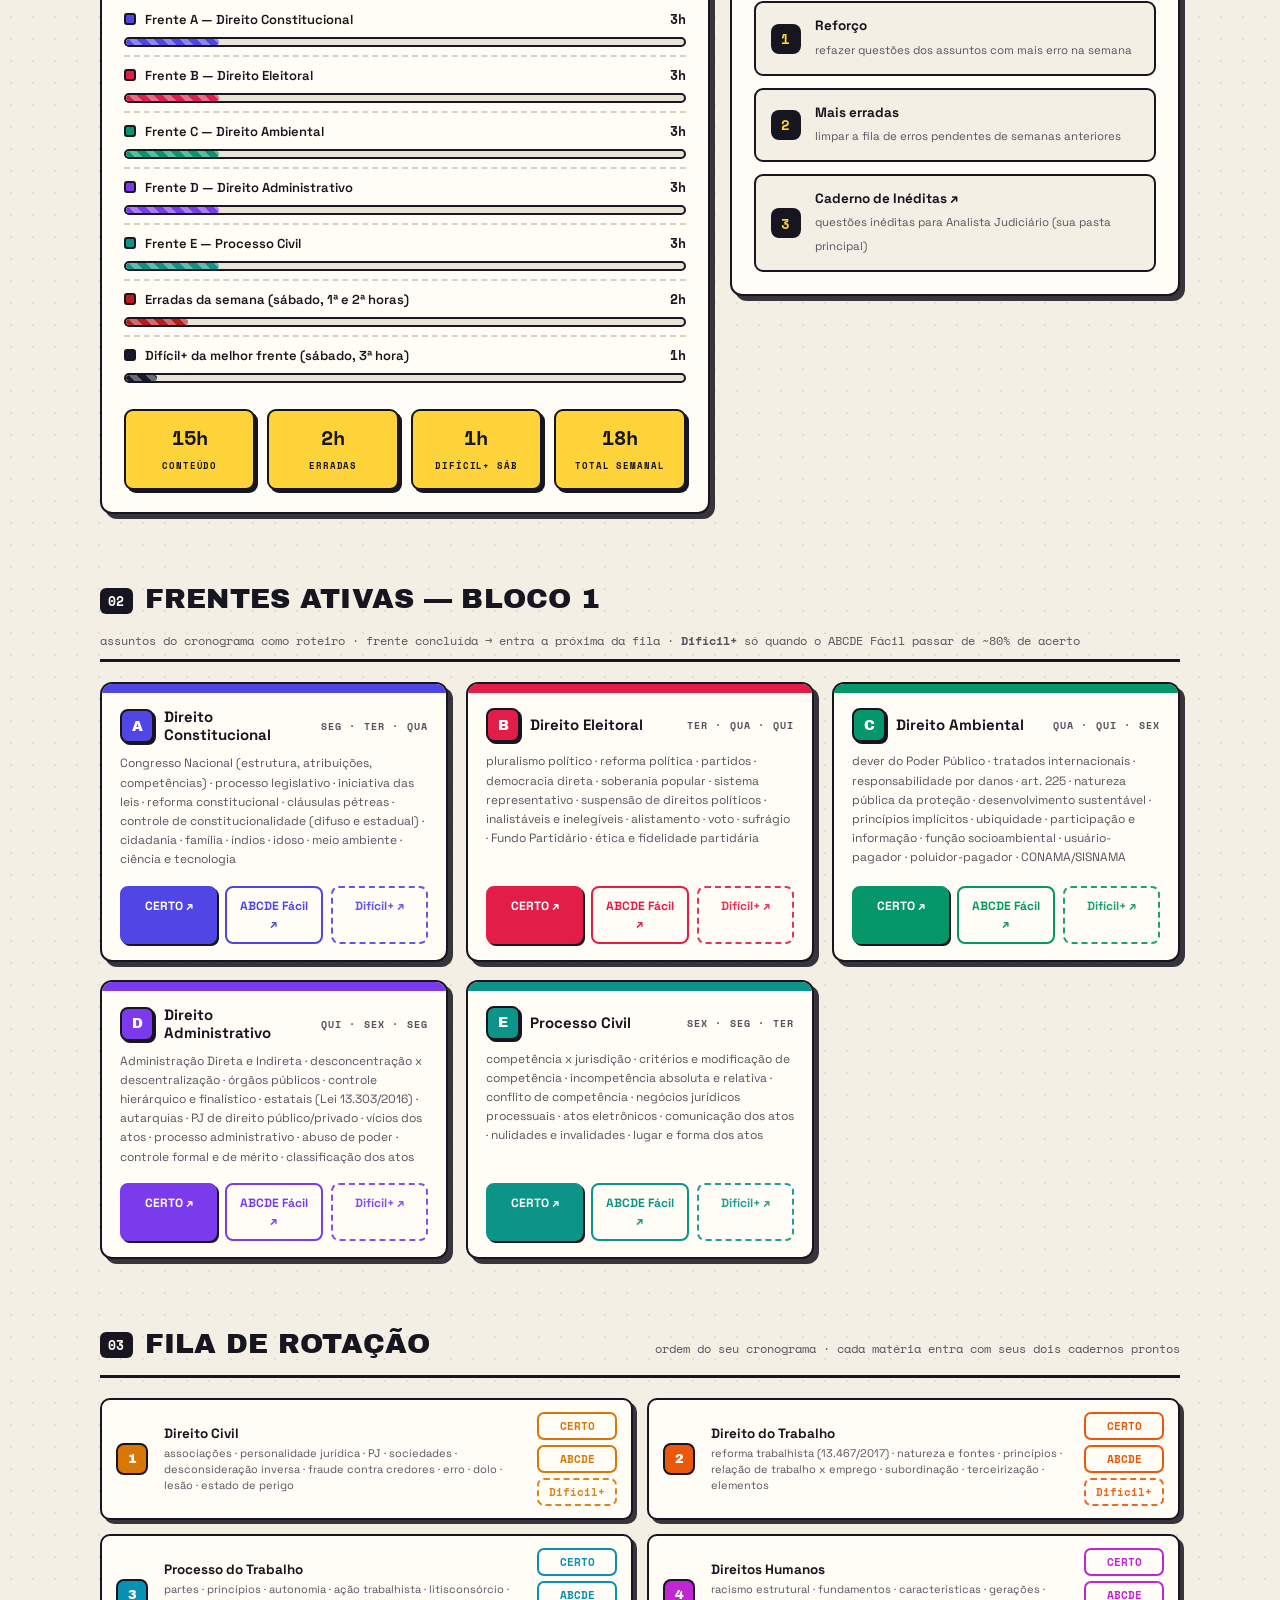
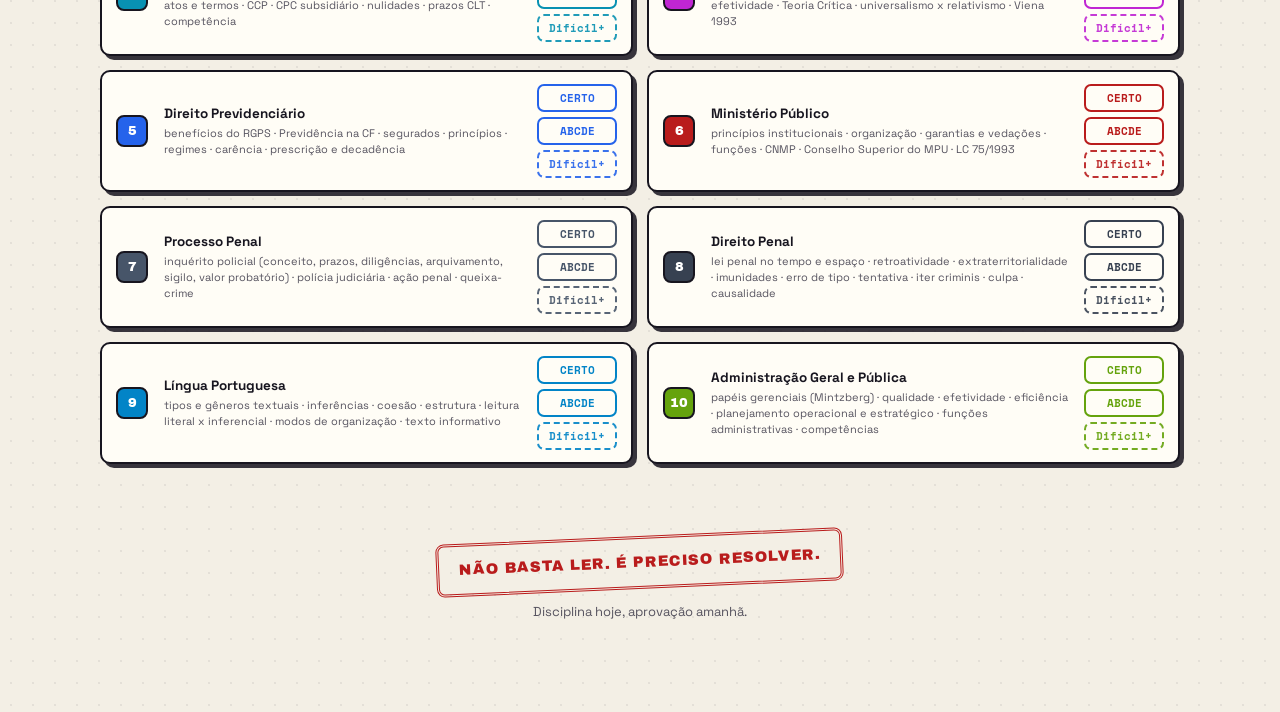
==== commit c29e919d: "Create index.html" ====
--- a/index.html
+++ b/index.html
@@ -1,108 +1,178 @@
 <!DOCTYPE html>
+
 <html lang="pt-BR">
 <head>
 <meta charset="utf-8">
 <meta name="viewport" content="width=device-width, initial-scale=1">
 <title>Plano de Estudos · Lana Biatriz · Ciclo em Blocos</title>
+<link rel="icon" href='data:image/svg+xml,<svg xmlns="http://www.w3.org/2000/svg" viewBox="0 0 100 100"><text y=".9em" font-size="90">⚖️</text></svg>'>
 <link rel="preconnect" href="https://fonts.googleapis.com">
-<link href="https://fonts.googleapis.com/css2?family=Inter:wght@400;500;600;700;800&family=Fraunces:opsz,wght@9..144,600;9..144,700&display=swap" rel="stylesheet">
+<link href="https://fonts.googleapis.com/css2?family=Archivo+Black&family=Space+Grotesk:wght@400;500;600;700&family=Space+Mono:wght@400;700&display=swap" rel="stylesheet">
 <style>
 :root{
-  --bg:#f6f5f2; --card:#ffffff; --ink:#1a1a1e; --mut:#6f6e76; --line:#e8e6e0;
-  --accent:#4f46e5; --soft:#f1f0fb;
-  --r:18px; --sh:0 1px 2px rgba(20,20,30,.05),0 8px 24px -12px rgba(20,20,30,.12);
+  --bg:#f3efe5; --card:#fffdf6; --ink:#17151f; --mut:#56535f; --line:#17151f;
+  --accent:#4f46e5; --soft:#eceafc; --hl:#ffd43b; --stamp:#b91c1c;
+  --disp:'Archivo Black','Arial Black',Impact,sans-serif;
+  --body:'Space Grotesk',system-ui,sans-serif;
+  --mono:'Space Mono',ui-monospace,Menlo,monospace;
+  --r:12px;
 }
 *{box-sizing:border-box;margin:0;padding:0}
-body{font-family:'Inter',system-ui,sans-serif;background:var(--bg);color:var(--ink);line-height:1.5;padding:48px 20px 80px}
-.wrap{max-width:1120px;margin:0 auto}
+::selection{background:var(--hl);color:var(--ink)}
+body{font-family:var(--body);background:var(--bg);background-image:radial-gradient(rgba(23,21,31,.07) 1px,transparent 1.5px);background-size:22px 22px;color:var(--ink);line-height:1.5;padding:0 0 90px;counter-reset:sec}
+.wrap{max-width:1120px;margin:0 auto;padding:42px 20px 0}
 a{color:inherit;text-decoration:none}
+/* ---------- fita marquee ---------- */
+.tape{background:var(--ink);border-bottom:3px solid var(--ink);overflow:hidden;padding:9px 0}
+.tape-in{display:inline-flex;white-space:nowrap;animation:tape 26s linear infinite}
+.tape-in span{display:inline-block;font:700 12px/1 var(--mono);letter-spacing:.18em;text-transform:uppercase;color:var(--hl);padding-right:8px}
+@keyframes tape{to{transform:translateX(-50%)}}
+@media(prefers-reduced-motion:reduce){.tape-in{animation:none}}
 /* ---------- hero ---------- */
-.hero{margin-bottom:40px}
-.kicker{display:inline-flex;align-items:center;gap:8px;font-size:12px;font-weight:700;letter-spacing:.12em;text-transform:uppercase;color:var(--accent);background:var(--soft);padding:7px 14px;border-radius:999px;margin-bottom:18px}
-.kicker::before{content:"";width:7px;height:7px;border-radius:50%;background:var(--accent)}
-h1{font-family:'Fraunces',serif;font-size:clamp(30px,4.5vw,46px);font-weight:700;letter-spacing:-.02em;line-height:1.08}
-h1 em{font-style:normal;color:var(--accent)}
-.meta{display:flex;flex-wrap:wrap;gap:10px;margin-top:20px}
-.chip{display:inline-flex;align-items:center;gap:7px;background:var(--card);border:1px solid var(--line);border-radius:999px;padding:8px 15px;font-size:13px;font-weight:600;color:var(--ink);box-shadow:var(--sh)}
+.hero{margin-bottom:46px}
+h1{font-family:var(--disp);font-size:clamp(32px,5.4vw,62px);font-weight:400;letter-spacing:-.01em;line-height:1.02;text-transform:uppercase}
+h1 em{font-style:normal;color:var(--ink);background:var(--hl);box-shadow:4px 4px 0 var(--ink);padding:0 10px;display:inline-block;transform:rotate(-1deg)}
+.meta{display:flex;flex-wrap:wrap;gap:12px;margin-top:26px}
+.chip{display:inline-flex;align-items:center;gap:7px;background:var(--card);border:2px solid var(--ink);border-radius:8px;padding:8px 14px;font-size:13px;font-weight:600;color:var(--ink);box-shadow:3px 3px 0 var(--ink);transition:transform .12s}
+.chip:nth-child(odd){transform:rotate(-.6deg)}
+.chip:nth-child(even){transform:rotate(.6deg)}
+.chip:hover{transform:rotate(0) translate(-1px,-1px)}
 .chip span{color:var(--mut);font-weight:500}
+/* ---------- placar semanal ---------- */
+.wkprog{margin-top:24px;background:var(--card);border:2px solid var(--ink);border-radius:var(--r);padding:14px 18px;box-shadow:5px 5px 0 var(--ink);max-width:560px}
+.wkprog-top{display:flex;justify-content:space-between;align-items:baseline;gap:12px;margin-bottom:10px}
+.wkprog-top span{font:700 10px var(--mono);letter-spacing:.18em;text-transform:uppercase;color:var(--mut)}
+.wkprog-top b{font:700 14px var(--mono)}
+.wkprog-track{height:16px;border:2px solid var(--ink);border-radius:99px;background:#e9e4d6;overflow:hidden}
+.wkprog-fill{height:100%;width:0;background:var(--accent);background-image:repeating-linear-gradient(45deg,transparent 0 7px,rgba(255,255,255,.35) 7px 14px);transition:width .3s ease}
 /* ---------- section titles ---------- */
-.sec{margin-top:52px}
-.sec-head{display:flex;align-items:baseline;justify-content:space-between;gap:12px;margin-bottom:18px;flex-wrap:wrap}
-h2{font-family:'Fraunces',serif;font-size:24px;font-weight:700;letter-spacing:-.01em}
-.sec-head small{font-size:13px;color:var(--mut);font-weight:500}
+.sec{margin-top:64px}
+.sec-head{display:flex;align-items:baseline;justify-content:space-between;gap:12px;margin-bottom:20px;flex-wrap:wrap;counter-increment:sec;border-bottom:3px solid var(--ink);padding-bottom:10px}
+h2{font-family:var(--disp);font-size:clamp(20px,2.6vw,28px);font-weight:400;letter-spacing:.01em;text-transform:uppercase}
+h2::before{content:counter(sec,decimal-leading-zero);font:700 13px var(--mono);color:var(--card);background:var(--ink);padding:3px 8px;border-radius:6px;margin-right:12px;vertical-align:middle}
+.sec-head small{font:500 11.5px var(--mono);color:var(--mut)}
 /* ---------- week grid ---------- */
-.week{display:grid;grid-template-columns:repeat(6,1fr);gap:12px}
-.day{background:var(--card);border:1px solid var(--line);border-radius:var(--r);padding:14px;box-shadow:var(--sh);display:flex;flex-direction:column;gap:10px}
-.day-name{font-size:12px;font-weight:800;letter-spacing:.1em;text-transform:uppercase;color:var(--mut);padding:2px 2px 6px;border-bottom:1px solid var(--line);display:flex;justify-content:space-between;align-items:center}
-.day-name i{font-style:normal;font-size:10px;font-weight:700;color:#b3b1ba}
-.act{--c:#4f46e5;--cbg:#eef2ff;display:block;border-radius:14px;padding:11px 12px;background:var(--cbg);border:1px solid color-mix(in srgb,var(--c) 14%,transparent);position:relative;transition:transform .15s ease, box-shadow .15s ease}
-.act:hover{transform:translateY(-2px);box-shadow:0 10px 22px -10px color-mix(in srgb,var(--c) 45%,transparent)}
-.act .tag{display:inline-flex;align-items:center;gap:5px;font-size:10px;font-weight:800;letter-spacing:.08em;text-transform:uppercase;color:var(--c);margin-bottom:6px}
-.act .tag::before{content:"";width:6px;height:6px;border-radius:2px;background:var(--c)}
+.week{display:grid;grid-template-columns:repeat(6,1fr);gap:16px}
+.day{background:var(--card);border:2px solid var(--ink);border-radius:var(--r);padding:12px;box-shadow:5px 5px 0 rgba(23,21,31,.85);display:flex;flex-direction:column;gap:10px;overflow:hidden}
+.day-name{margin:-12px -12px 2px;padding:10px 14px;background:var(--ink);color:#fff;font:700 12px var(--mono);letter-spacing:.14em;text-transform:uppercase;display:flex;justify-content:space-between;align-items:center}
+.day-name i{font-style:normal;font-size:10px;font-weight:700;color:var(--hl)}
+.day.today{border-color:var(--accent);box-shadow:6px 6px 0 var(--accent)}
+.day.today .day-name{background:var(--accent)}
+.day-name .hoje{font:700 9px var(--mono);letter-spacing:.1em;text-transform:uppercase;background:var(--hl);color:var(--ink);border:2px solid var(--ink);padding:2px 7px;border-radius:6px;margin-left:auto;margin-right:7px;transform:rotate(-5deg)}
+.act{--c:#4f46e5;--cbg:#eef2ff;display:block;border-radius:9px;padding:10px 11px;background:var(--cbg);border:2px solid var(--c);position:relative;transition:transform .12s ease, box-shadow .12s ease}
+.act:hover{transform:translate(-2px,-2px);box-shadow:4px 4px 0 color-mix(in srgb,var(--c) 65%,transparent)}
+.act .tag{display:flex;align-items:flex-start;gap:5px;font:700 9px var(--mono);letter-spacing:.06em;text-transform:uppercase;color:var(--c);margin-bottom:6px;padding-right:22px}
+.act .tag::before{content:"";flex:0 0 7px;width:7px;height:7px;border-radius:2px;background:var(--c);margin-top:3px}
 .act b{display:block;font-size:13px;font-weight:700;line-height:1.25;color:var(--ink)}
 .act small{display:block;font-size:11px;color:var(--mut);margin-top:4px;font-weight:500}
-.act .go{position:absolute;top:10px;right:10px;width:22px;height:22px;border-radius:50%;background:var(--card);color:var(--c);display:grid;place-items:center;font-size:11px;font-weight:800;box-shadow:0 1px 3px rgba(0,0,0,.12);opacity:.85}
-.hourlab{font-size:10px;font-weight:700;color:#b3b1ba;letter-spacing:.08em;text-transform:uppercase}
-/* ---------- rule banner ---------- */
-.rulebar{margin-top:16px;background:linear-gradient(135deg,#1a1a2e,#2d2a55);color:#eceaff;border-radius:var(--r);padding:18px 22px;font-size:14px;font-weight:500;display:flex;gap:14px;align-items:center;box-shadow:var(--sh)}
-.rulebar .ic{flex:0 0 38px;height:38px;border-radius:12px;background:rgba(255,255,255,.12);display:grid;place-items:center;font-size:17px}
+.act .go{position:absolute;top:9px;right:9px;width:20px;height:20px;border-radius:6px;background:var(--card);color:var(--c);border:2px solid var(--c);display:grid;place-items:center;font-size:10px;font-weight:800}
+.act.done .tag,.act.done b,.act.done small,.act.done .go{opacity:.32}
+.act.done{border-style:dashed}
+.act.done::after{content:'CUMPRIDO';position:absolute;top:50%;left:50%;transform:translate(-50%,-50%) rotate(-9deg);font:700 11px var(--mono);letter-spacing:.22em;color:var(--stamp);border:3px double var(--stamp);padding:4px 9px 3px 11px;border-radius:6px;background:rgba(255,253,246,.82)}
+.hourlab{display:flex;align-items:center;justify-content:space-between;gap:6px;font:700 9.5px var(--mono);color:var(--mut);letter-spacing:.1em;text-transform:uppercase}
+.chk{flex:0 0 19px;width:19px;height:19px;border-radius:5px;border:2px solid var(--ink);background:var(--card);color:transparent;font-size:11px;font-weight:800;line-height:1;cursor:pointer;display:grid;place-items:center;padding:0;transition:.12s;box-shadow:2px 2px 0 rgba(23,21,31,.5)}
+.chk:hover{color:var(--accent);transform:translate(-1px,-1px)}
+.chk.on{background:var(--accent);border-color:var(--ink);color:#fff;box-shadow:none}
+/* ---------- edital (regras) ---------- */
+.rulebar{margin-top:22px;background:var(--ink);color:#dcd9e8;border:2px solid var(--ink);border-radius:var(--r);padding:22px;box-shadow:6px 6px 0 rgba(23,21,31,.35);display:grid;grid-template-columns:repeat(3,1fr);gap:22px}
+.rulebar .rule{display:flex;gap:13px;align-items:flex-start}
+.rulebar .ic{flex:0 0 40px;height:40px;border-radius:9px;background:var(--hl);border:2px solid #fff3;display:grid;place-items:center;font-size:18px}
+.rulebar .art{display:inline-block;font:700 9.5px var(--mono);letter-spacing:.2em;text-transform:uppercase;color:var(--hl);margin-bottom:4px}
 .rulebar b{color:#fff}
+.rulebar h5{font-family:var(--disp);font-weight:400;font-size:12.5px;letter-spacing:.03em;text-transform:uppercase;color:#fff;margin-bottom:6px;line-height:1.35}
+.rulebar p{font-size:12.5px;font-weight:500;line-height:1.6;color:#c9c5da}
 /* ---------- two-col ---------- */
-.cols{display:grid;grid-template-columns:1.15fr .85fr;gap:16px;align-items:start}
-.card{background:var(--card);border:1px solid var(--line);border-radius:var(--r);box-shadow:var(--sh);padding:22px}
-.card h3{font-family:'Fraunces',serif;font-size:18px;margin-bottom:14px}
-.bar-row{display:grid;grid-template-columns:1fr 44px;gap:10px;align-items:center;padding:7px 0}
-.bar-row+.bar-row{border-top:1px dashed var(--line)}
+.cols{display:grid;grid-template-columns:1.15fr .85fr;gap:20px;align-items:start}
+.card{background:var(--card);border:2px solid var(--ink);border-radius:var(--r);box-shadow:5px 5px 0 rgba(23,21,31,.85);padding:22px}
+.card h3{font-family:var(--disp);font-weight:400;font-size:16px;text-transform:uppercase;letter-spacing:.02em;margin-bottom:16px;border-bottom:2px solid var(--ink);padding-bottom:8px}
+.bar-row{display:grid;grid-template-columns:1fr 48px;gap:10px;align-items:center;padding:8px 0}
+.bar-row+.bar-row{border-top:2px dashed #d8d2c2}
 .bar-lab{display:flex;align-items:center;gap:9px;font-size:13px;font-weight:600}
-.dot{width:10px;height:10px;border-radius:3px;flex:0 0 10px}
-.bar-h{font-size:13px;font-weight:800;text-align:right;color:var(--mut)}
-.bar-track{grid-column:1/-1;height:5px;border-radius:99px;background:#f0efe9;overflow:hidden;margin-top:-2px}
-.bar-fill{height:100%;border-radius:99px}
-.tot{display:flex;gap:10px;margin-top:16px}
-.tot div{flex:1;background:var(--bg);border-radius:14px;padding:12px;text-align:center}
-.tot b{display:block;font-size:20px;font-weight:800}
-.tot span{font-size:11px;color:var(--mut);font-weight:600;text-transform:uppercase;letter-spacing:.06em}
-.prio{display:flex;flex-direction:column;gap:10px}
-.prio a,.prio .p{display:flex;gap:14px;align-items:center;background:var(--bg);border-radius:14px;padding:13px 15px;transition:background .15s}
-.prio a:hover{background:var(--soft)}
-.prio .n{flex:0 0 30px;height:30px;border-radius:10px;background:var(--ink);color:#fff;display:grid;place-items:center;font-size:14px;font-weight:800}
+.dot{width:12px;height:12px;border-radius:3px;border:2px solid var(--ink);flex:0 0 12px}
+.bar-h{font:700 13px var(--mono);text-align:right;color:var(--ink)}
+.bar-track{grid-column:1/-1;height:10px;border:2px solid var(--ink);border-radius:99px;background:#e9e4d6;overflow:hidden;margin-top:-2px}
+.bar-fill{height:100%;border-radius:99px;background-image:repeating-linear-gradient(45deg,transparent 0 6px,rgba(255,255,255,.35) 6px 12px)}
+.tot{display:flex;gap:12px;margin-top:18px}
+.tot div{flex:1;background:var(--hl);border:2px solid var(--ink);border-radius:9px;padding:12px;text-align:center;box-shadow:3px 3px 0 var(--ink)}
+.tot b{display:block;font:700 20px var(--mono)}
+.tot span{font:700 9px var(--mono);color:var(--ink);text-transform:uppercase;letter-spacing:.1em}
+.prio{display:flex;flex-direction:column;gap:12px}
+.prio a,.prio .p{display:flex;gap:14px;align-items:center;background:var(--bg);border:2px solid var(--ink);border-radius:9px;padding:13px 15px;transition:transform .12s,box-shadow .12s}
+.prio a:hover{transform:translate(-2px,-2px);box-shadow:4px 4px 0 var(--ink);background:var(--soft)}
+.prio .n{flex:0 0 30px;height:30px;border-radius:8px;background:var(--ink);color:var(--hl);display:grid;place-items:center;font:700 14px var(--mono)}
 .prio b{font-size:13.5px;display:block}
 .prio small{font-size:11.5px;color:var(--mut)}
 /* ---------- frentes ---------- */
-.fgrid{display:grid;grid-template-columns:repeat(auto-fit,minmax(330px,1fr));gap:14px}
-.fcard{--c:#4f46e5;background:var(--card);border:1px solid var(--line);border-top:4px solid var(--c);border-radius:var(--r);box-shadow:var(--sh);padding:18px 18px 16px;display:flex;flex-direction:column;gap:10px}
+.fgrid{display:grid;grid-template-columns:repeat(auto-fit,minmax(330px,1fr));gap:18px}
+.fcard{--c:#4f46e5;position:relative;background:var(--card);border:2px solid var(--ink);border-radius:var(--r);box-shadow:5px 5px 0 rgba(23,21,31,.85);padding:24px 18px 16px;display:flex;flex-direction:column;gap:10px;overflow:hidden}
+.fcard::before{content:'';position:absolute;inset:0 0 auto 0;height:9px;background:var(--c)}
 .fcard .ft{display:flex;align-items:center;gap:10px}
-.fcard .av{width:34px;height:34px;border-radius:11px;background:color-mix(in srgb,var(--c) 12%,white);color:var(--c);display:grid;place-items:center;font-weight:800;font-size:13px}
+.fcard .av{width:34px;height:34px;border-radius:8px;background:var(--c);color:#fff;border:2px solid var(--ink);box-shadow:2px 2px 0 var(--ink);display:grid;place-items:center;font:400 14px var(--disp)}
 .fcard h4{font-size:15px;font-weight:700;flex:1;line-height:1.2}
-.fcard .fr{font-size:10px;font-weight:800;letter-spacing:.1em;color:var(--mut);text-transform:uppercase}
+.fcard .fr{font:700 9.5px var(--mono);letter-spacing:.12em;color:var(--mut);text-transform:uppercase}
 .fcard p{font-size:12px;color:var(--mut);line-height:1.6}
 .btns{display:flex;gap:8px;margin-top:auto;padding-top:6px}
-.btn{flex:1;text-align:center;font-size:12px;font-weight:700;padding:9px 10px;border-radius:11px;border:1.5px solid var(--c);color:var(--c);transition:.15s}
-.btn:hover{background:var(--c);color:#fff}
-.btn.solid{background:var(--c);color:#fff}
-.btn.solid:hover{filter:brightness(1.12)}
-.btn.hard{border-style:dashed;opacity:.85}
-.qlinks a.hardq{border-style:dashed;opacity:.85}
+.btn{flex:1;text-align:center;font-size:12px;font-weight:700;padding:9px 10px;border-radius:8px;border:2px solid var(--c);color:var(--c);transition:.12s}
+.btn:hover{background:var(--c);color:#fff;transform:translate(-1px,-1px);box-shadow:3px 3px 0 var(--ink)}
+.btn.solid{background:var(--c);color:#fff;box-shadow:2px 2px 0 var(--ink)}
+.btn.solid:hover{filter:brightness(1.1)}
+.btn.hard{border-style:dashed;opacity:.9}
+.qlinks a.hardq{border-style:dashed;opacity:.9}
 /* ---------- fila ---------- */
-.queue{display:grid;grid-template-columns:1fr 1fr;gap:10px}
-.qitem{--c:#4f46e5;display:grid;grid-template-columns:34px 1fr auto;gap:12px;align-items:center;background:var(--card);border:1px solid var(--line);border-radius:14px;padding:12px 14px;box-shadow:var(--sh)}
-.qitem .qn{width:30px;height:30px;border-radius:10px;background:color-mix(in srgb,var(--c) 11%,white);color:var(--c);display:grid;place-items:center;font-size:13px;font-weight:800}
+.queue{display:grid;grid-template-columns:1fr 1fr;gap:14px}
+.qitem{--c:#4f46e5;display:grid;grid-template-columns:36px 1fr auto;gap:12px;align-items:center;background:var(--card);border:2px solid var(--ink);border-radius:10px;padding:12px 14px;box-shadow:4px 4px 0 rgba(23,21,31,.85)}
+.qitem .qn{width:32px;height:32px;border-radius:8px;background:var(--c);color:#fff;border:2px solid var(--ink);display:grid;place-items:center;font:400 13px var(--disp)}
 .qitem b{font-size:13.5px;display:block}
 .qitem small{font-size:11px;color:var(--mut);display:block;line-height:1.45;margin-top:2px}
 .qlinks{display:flex;flex-direction:column;gap:5px}
-.qlinks a{font-size:11px;font-weight:700;color:var(--c);border:1.2px solid color-mix(in srgb,var(--c) 35%,transparent);padding:4px 10px;border-radius:8px;text-align:center;transition:.15s}
+.qlinks a{font:700 10.5px var(--mono);color:var(--c);border:2px solid var(--c);padding:4px 10px;border-radius:7px;text-align:center;transition:.12s}
 .qlinks a:hover{background:var(--c);color:#fff}
-footer{margin-top:60px;text-align:center;color:var(--mut);font-size:13px}
-footer b{font-family:'Fraunces',serif;font-size:15px;color:var(--ink)}
-@media(max-width:980px){.week{grid-template-columns:repeat(3,1fr)}.cols{grid-template-columns:1fr}.queue{grid-template-columns:1fr}}
-@media(max-width:560px){.week{grid-template-columns:repeat(2,1fr)}}
+footer{margin-top:72px;text-align:center;color:var(--mut);font-size:13px}
+footer b{display:inline-block;font-family:var(--disp);font-weight:400;font-size:15px;letter-spacing:.04em;text-transform:uppercase;color:var(--stamp);border:3px double var(--stamp);border-radius:8px;padding:12px 20px;transform:rotate(-2.5deg);margin-bottom:14px}
+/* ---------- timer ---------- */
+#tmr{position:fixed;right:22px;bottom:22px;z-index:99;width:248px;background:var(--card);border:2px solid var(--ink);border-radius:14px;box-shadow:7px 7px 0 rgba(23,21,31,.85);padding:16px;font-family:var(--body)}
+#tmr.min{width:152px}
+#tmr.min #tbody{display:none}
+.thead{display:flex;align-items:center;justify-content:space-between;margin-bottom:10px}
+.thead b{font:700 12px var(--mono);letter-spacing:.1em;text-transform:uppercase}
+#tmin{border:2px solid var(--ink);background:var(--hl);border-radius:7px;width:26px;height:26px;cursor:pointer;font-weight:800;color:var(--ink);box-shadow:2px 2px 0 var(--ink)}
+#tmin:active{transform:translate(1px,1px);box-shadow:none}
+.tring{position:relative;width:150px;height:150px;margin:0 auto 10px}
+#tdisp{position:absolute;inset:0;display:grid;place-items:center;font:700 27px var(--mono);letter-spacing:-.04em}
+.tpresets{display:flex;gap:6px;justify-content:center;margin-bottom:10px}
+.tp{border:2px solid var(--ink);background:var(--card);font:700 12px var(--mono);width:42px;height:31px;border-radius:8px;cursor:pointer;color:var(--ink)}
+.tp.sel{background:var(--ink);color:var(--hl)}
+.tctrl{display:flex;gap:8px}
+#tgo{flex:1;border:2px solid var(--ink);background:var(--accent);color:#fff;font-weight:700;font-size:13px;padding:10px;border-radius:10px;cursor:pointer;box-shadow:3px 3px 0 var(--ink)}
+#tgo:active{transform:translate(2px,2px);box-shadow:none}
+#trs{flex:0 0 70px;border:2px solid var(--ink);background:var(--card);font-weight:700;font-size:13px;border-radius:10px;cursor:pointer;color:var(--ink)}
+.c6box{margin-top:12px;border-top:2px dashed #d8d2c2;padding-top:10px}
+.c6head{display:flex;align-items:center;justify-content:space-between;margin-bottom:6px}
+#c6lab{font:700 10px var(--mono);letter-spacing:.08em;text-transform:uppercase;color:var(--mut)}
+#c6{font:700 13px var(--mono)}
+#c6dots{display:flex;gap:4px;margin-bottom:8px}
+.c6btns{display:flex;gap:6px}
+#c6add{flex:1;border:2px solid var(--accent);background:var(--soft);color:var(--accent);font-weight:700;font-size:12px;padding:7px;border-radius:8px;cursor:pointer}
+#c6add:active{transform:translate(1px,1px)}
+#c6rst{flex:0 0 56px;border:2px solid var(--ink);background:var(--card);color:var(--ink);font-weight:700;font-size:12px;border-radius:8px;cursor:pointer}
+#c6msg{display:none;margin-top:8px;font-size:11.5px;font-weight:700;border:2px solid currentColor;border-radius:8px;padding:8px 10px;text-align:center}
+@media(max-width:980px){.week{grid-template-columns:repeat(3,1fr)}.cols{grid-template-columns:1fr}.queue{grid-template-columns:1fr}.rulebar{grid-template-columns:1fr}}
+@media(max-width:560px){
+  .week{grid-template-columns:repeat(2,1fr)}
+  body{padding-bottom:150px}
+  body.tmropen{padding-bottom:450px}
+  #tmr{right:12px;bottom:12px;width:224px}
+  #tmr.min{width:132px;padding:12px 14px}
+}
 </style>
 </head>
 <body>
+
+<div class="tape" aria-hidden="true"><div class="tape-in"><span>Ciclo em blocos ✦ 100% questões ✦ dupla exposição D+1 ✦ não basta ler, é preciso resolver ✦ Ciclo em blocos ✦ 100% questões ✦ dupla exposição D+1 ✦ rumo à aprovação ✦ </span><span>Ciclo em blocos ✦ 100% questões ✦ dupla exposição D+1 ✦ não basta ler, é preciso resolver ✦ Ciclo em blocos ✦ 100% questões ✦ dupla exposição D+1 ✦ rumo à aprovação ✦ </span></div></div>
+
 <div class="wrap">
 
 <header class="hero">
-  <div class="kicker">Ciclo em blocos · 100% questões · dupla exposição D+1</div>
   <h1>Plano de estudos — <em>Lana Biatriz</em></h1>
   <div class="meta">
     <div class="chip">🏛️ <span>Área</span> Judiciária</div>
@@ -110,119 +180,29 @@
     <div class="chip">📚 <span>Frentes ativas</span> 5 por bloco</div>
     <div class="chip">🗂️ <span>Pasta TEC</span> <a href="https://www.tecconcursos.com.br/questoes/pastas/7029075" target="_blank" style="color:var(--accent);font-weight:700">Ciclo 2h CERTO + Fácil ↗</a></div>
   </div>
+  <div class="wkprog">
+    <div class="wkprog-top"><span>Progresso da semana</span><b id="wkprog-lab">0h de 18h concluídas</b></div>
+    <div class="wkprog-track"><div class="wkprog-fill" id="wkprog-fill"></div></div>
+  </div>
 </header>
 
 <section class="sec">
   <div class="sec-head">
     <h2>Semana padrão</h2>
-    <small>1 linha = 1 hora · grade fixa e rotativa · clique na atividade para abrir o caderno</small>
-  </div>
+    <small>1 linha = 1 hora · grade fixa e rotativa · clique na atividade para abrir o caderno · ✓ marca a hora como feita</small>
+  </div>
+  <noscript><p style="margin-bottom:14px;color:#b91c1c;font-weight:600">Ative o JavaScript para ver a grade semanal, as frentes e a fila de rotação.</p></noscript>
   <div class="week">
 
-    <div class="day">
-      <div class="day-name">Segunda <i>3h</i></div>
-      <span class="hourlab">1ª hora</span>
-      <a class="act" style="--c:#4f46e5;--cbg:#eef2ff" href="https://www.tecconcursos.com.br/questoes/cadernos/96140936" target="_blank">
-        <span class="go">↗</span><span class="tag">Certo / Errado</span>
-        <b>Direito Constitucional</b><small>Frente A · caderno CERTO</small>
-      </a>
-      <span class="hourlab">2ª hora</span>
-      <a class="act" style="--c:#0d9488;--cbg:#effaf8" href="https://www.tecconcursos.com.br/questoes/cadernos/96141801" target="_blank">
-        <span class="go">↗</span><span class="tag">ABCDE · Fácil</span>
-        <b>Processo Civil</b><small>Frente E · revisão D+1 (da sexta)</small>
-      </a>
-      <span class="hourlab">3ª hora</span>
-      <a class="act" style="--c:#7c3aed;--cbg:#f5f0fe" href="https://www.tecconcursos.com.br/questoes/cadernos/96145299" target="_blank">
-        <span class="go">↗</span><span class="tag">Difícil + Muito Difícil</span>
-        <b>Direito Administrativo</b><small>Frente D · treino D+2 (viu CERTO anteontem)</small>
-      </a>
-    </div>
-
-    <div class="day">
-      <div class="day-name">Terça <i>3h</i></div>
-      <span class="hourlab">1ª hora</span>
-      <a class="act" style="--c:#e11d48;--cbg:#fdf0f3" href="https://www.tecconcursos.com.br/questoes/cadernos/96141649" target="_blank">
-        <span class="go">↗</span><span class="tag">Certo / Errado</span>
-        <b>Direito Eleitoral</b><small>Frente B · caderno CERTO</small>
-      </a>
-      <span class="hourlab">2ª hora</span>
-      <a class="act" style="--c:#4f46e5;--cbg:#eef2ff" href="https://www.tecconcursos.com.br/questoes/cadernos/96141753" target="_blank">
-        <span class="go">↗</span><span class="tag">ABCDE · Fácil</span>
-        <b>Direito Constitucional</b><small>Frente A · revisão D+1</small>
-      </a>
-      <span class="hourlab">3ª hora</span>
-      <a class="act" style="--c:#0d9488;--cbg:#effaf8" href="https://www.tecconcursos.com.br/questoes/cadernos/96145300" target="_blank">
-        <span class="go">↗</span><span class="tag">Difícil + Muito Difícil</span>
-        <b>Processo Civil</b><small>Frente E · treino D+2 (viu CERTO anteontem)</small>
-      </a>
-    </div>
-
-    <div class="day">
-      <div class="day-name">Quarta <i>3h</i></div>
-      <span class="hourlab">1ª hora</span>
-      <a class="act" style="--c:#059669;--cbg:#edf9f4" href="https://www.tecconcursos.com.br/questoes/cadernos/96141654" target="_blank">
-        <span class="go">↗</span><span class="tag">Certo / Errado</span>
-        <b>Direito Ambiental</b><small>Frente C · caderno CERTO</small>
-      </a>
-      <span class="hourlab">2ª hora</span>
-      <a class="act" style="--c:#e11d48;--cbg:#fdf0f3" href="https://www.tecconcursos.com.br/questoes/cadernos/96141757" target="_blank">
-        <span class="go">↗</span><span class="tag">ABCDE · Fácil</span>
-        <b>Direito Eleitoral</b><small>Frente B · revisão D+1</small>
-      </a>
-      <span class="hourlab">3ª hora</span>
-      <a class="act" style="--c:#4f46e5;--cbg:#eef2ff" href="https://www.tecconcursos.com.br/questoes/cadernos/96145290" target="_blank">
-        <span class="go">↗</span><span class="tag">Difícil + Muito Difícil</span>
-        <b>Direito Constitucional</b><small>Frente A · treino D+2 (viu CERTO anteontem)</small>
-      </a>
-    </div>
-
-    <div class="day">
-      <div class="day-name">Quinta <i>3h</i></div>
-      <span class="hourlab">1ª hora</span>
-      <a class="act" style="--c:#7c3aed;--cbg:#f5f0fe" href="https://www.tecconcursos.com.br/questoes/cadernos/96141130" target="_blank">
-        <span class="go">↗</span><span class="tag">Certo / Errado</span>
-        <b>Direito Administrativo</b><small>Frente D · caderno CERTO</small>
-      </a>
-      <span class="hourlab">2ª hora</span>
-      <a class="act" style="--c:#059669;--cbg:#edf9f4" href="https://www.tecconcursos.com.br/questoes/cadernos/96141760" target="_blank">
-        <span class="go">↗</span><span class="tag">ABCDE · Fácil</span>
-        <b>Direito Ambiental</b><small>Frente C · revisão D+1</small>
-      </a>
-      <span class="hourlab">3ª hora</span>
-      <a class="act" style="--c:#e11d48;--cbg:#fdf0f3" href="https://www.tecconcursos.com.br/questoes/cadernos/96145293" target="_blank">
-        <span class="go">↗</span><span class="tag">Difícil + Muito Difícil</span>
-        <b>Direito Eleitoral</b><small>Frente B · treino D+2 (viu CERTO anteontem)</small>
-      </a>
-    </div>
-
-    <div class="day">
-      <div class="day-name">Sexta <i>3h</i></div>
-      <span class="hourlab">1ª hora</span>
-      <a class="act" style="--c:#0d9488;--cbg:#effaf8" href="https://www.tecconcursos.com.br/questoes/cadernos/96141657" target="_blank">
-        <span class="go">↗</span><span class="tag">Certo / Errado</span>
-        <b>Processo Civil</b><small>Frente E · caderno CERTO</small>
-      </a>
-      <span class="hourlab">2ª hora</span>
-      <a class="act" style="--c:#7c3aed;--cbg:#f5f0fe" href="https://www.tecconcursos.com.br/questoes/cadernos/96141778" target="_blank">
-        <span class="go">↗</span><span class="tag">ABCDE · Fácil</span>
-        <b>Direito Administrativo</b><small>Frente D · revisão D+1</small>
-      </a>
-      <span class="hourlab">3ª hora</span>
-      <a class="act" style="--c:#059669;--cbg:#edf9f4" href="https://www.tecconcursos.com.br/questoes/cadernos/96145297" target="_blank">
-        <span class="go">↗</span><span class="tag">Difícil + Muito Difícil</span>
-        <b>Direito Ambiental</b><small>Frente C · treino D+2 (viu CERTO anteontem)</small>
-      </a>
-    </div>
-
-    <div class="day">
+    <div class="day" id="sat">
       <div class="day-name">Sábado <i>3h</i></div>
-      <span class="hourlab">1ª e 2ª horas</span>
-      <a class="act" style="--c:#b91c1c;--cbg:#fdf1f1" href="https://www.tecconcursos.com.br/questoes/pastas/7029075" target="_blank">
+      <span class="hourlab">1ª e 2ª horas <button class="chk" type="button" data-act="sab1" aria-label="Marcar como feita">✓</button></span>
+      <a class="act" style="--c:#b91c1c;--cbg:#fdf1f1" href="https://www.tecconcursos.com.br/questoes/pastas/7029075" target="_blank" data-act="sab1" data-hours="2">
         <span class="go">↗</span><span class="tag">Revisão por erro</span>
         <b>Erradas da semana</b><small>2h restauradas · filtro "as que errei" nos cadernos · prioridade absoluta</small>
       </a>
-      <span class="hourlab">3ª hora</span>
-      <a class="act" style="--c:#1a1a2e;--cbg:#efeef6" href="https://www.tecconcursos.com.br/questoes/pastas/7029075" target="_blank">
+      <span class="hourlab">3ª hora <button class="chk" type="button" data-act="sab2" aria-label="Marcar como feita">✓</button></span>
+      <a class="act" style="--c:#1a1a2e;--cbg:#efeef6" href="https://www.tecconcursos.com.br/questoes/pastas/7029075" target="_blank" data-act="sab2" data-hours="1">
         <span class="go">↗</span><span class="tag">Difícil + Muito Difícil</span>
         <b>Difícil+ da semana</b><small>caderno Difícil+ da frente com melhor acerto · se sobrarem erradas, elas têm prioridade</small>
       </a>
@@ -232,8 +212,9 @@
 
   </div>
   <div class="rulebar">
-    <div class="ic">🔁</div>
-    <div><b>Regra do ciclo (escada de dificuldade):</b> cada frente sobe em 3 degraus — CERTO no dia (D+0), ABCDE Fácil no dia seguinte (D+1) e Difícil+ dois dias depois (D+2). As frentes D e E fecham a escada atravessando o fim de semana. Tempo extra vai para revisão e erro — <b>nunca para matéria nova</b>. Se a frente ainda estiver abaixo de ~60% de acerto no Fácil, troque a hora de Difícil+ por mais ABCDE Fácil.<br><span style="display:inline-block;margin-top:8px"><b>Regra do 6 (cadernos CERTO):</b> a cada 6 questões respondidas como "Certo", responda a próxima deliberadamente como "Errado" — quebra a marcação no automático. Use o contador do Timer.</span><br><span style="display:inline-block;margin-top:8px"><b>Sábado (3h):</b> 1ª e 2ª horas = erradas da semana (prioridade absoluta); 3ª hora = caderno Difícil+ da frente com melhor acerto. Se as erradas não couberem em 2h, elas tomam a hora do Difícil+.</span></div>
+    <div class="rule"><div class="ic">🔁</div><div><span class="art">Art. 1º</span><h5>Regra do ciclo (escada de dificuldade)</h5><p>Cada frente sobe em 3 degraus — <b>CERTO</b> no dia (D+0), <b>ABCDE Fácil</b> no dia seguinte (D+1) e <b>Difícil+</b> dois dias depois (D+2). As frentes D e E fecham a escada atravessando o fim de semana. Tempo extra vai para revisão e erro — <b>nunca para matéria nova</b>. Se a frente ainda estiver abaixo de ~60% de acerto no Fácil, troque a hora de Difícil+ por mais ABCDE Fácil.</p></div></div>
+    <div class="rule"><div class="ic">6️⃣</div><div><span class="art">Art. 2º</span><h5>Regra do 6 (cadernos CERTO)</h5><p>A cada 6 questões respondidas como "Certo", responda a próxima deliberadamente como "Errado" — quebra a marcação no automático. Use o contador do Timer.</p></div></div>
+    <div class="rule"><div class="ic">📌</div><div><span class="art">Art. 3º</span><h5>Sábado (3h)</h5><p>1ª e 2ª horas = erradas da semana (prioridade absoluta); 3ª hora = caderno Difícil+ da frente com melhor acerto. Se as erradas não couberem em 2h, elas tomam a hora do Difícil+.</p></div></div>
   </div>
 </section>
 
@@ -241,12 +222,7 @@
   <div class="cols">
     <div class="card">
       <h3>Distribuição das horas</h3>
-      <div class="bar-row"><div class="bar-lab"><span class="dot" style="background:#4f46e5"></span>Frente A — Direito Constitucional</div><div class="bar-h">3h</div><div class="bar-track"><div class="bar-fill" style="width:16.7%;background:#4f46e5"></div></div></div>
-      <div class="bar-row"><div class="bar-lab"><span class="dot" style="background:#e11d48"></span>Frente B — Direito Eleitoral</div><div class="bar-h">3h</div><div class="bar-track"><div class="bar-fill" style="width:16.7%;background:#e11d48"></div></div></div>
-      <div class="bar-row"><div class="bar-lab"><span class="dot" style="background:#059669"></span>Frente C — Direito Ambiental</div><div class="bar-h">3h</div><div class="bar-track"><div class="bar-fill" style="width:16.7%;background:#059669"></div></div></div>
-      <div class="bar-row"><div class="bar-lab"><span class="dot" style="background:#7c3aed"></span>Frente D — Direito Administrativo</div><div class="bar-h">3h</div><div class="bar-track"><div class="bar-fill" style="width:16.7%;background:#7c3aed"></div></div></div>
-      <div class="bar-row"><div class="bar-lab"><span class="dot" style="background:#0d9488"></span>Frente E — Processo Civil</div><div class="bar-h">3h</div><div class="bar-track"><div class="bar-fill" style="width:16.7%;background:#0d9488"></div></div></div>
-      <div class="bar-row"><div class="bar-lab"><span class="dot" style="background:#b91c1c"></span>Erradas da semana (sábado, 1ª e 2ª horas)</div><div class="bar-h">2h</div><div class="bar-track"><div class="bar-fill" style="width:11.1%;background:#b71c1c"></div></div></div><div class="bar-row"><div class="bar-lab"><span class="dot" style="background:#1a1a2e"></span>Difícil+ da melhor frente (sábado, 3ª hora)</div><div class="bar-h">1h</div><div class="bar-track"><div class="bar-fill" style="width:5.6%;background:#1a1a2e"></div></div></div>
+      <div id="dist"></div>
       <div class="tot">
         <div><b>15h</b><span>conteúdo</span></div>
         <div><b>2h</b><span>erradas</span></div>
@@ -270,33 +246,7 @@
     <h2>Frentes ativas — Bloco 1</h2>
     <small>assuntos do cronograma como roteiro · frente concluída → entra a próxima da fila · <b>Difícil+</b> só quando o ABCDE Fácil passar de ~80% de acerto</small>
   </div>
-  <div class="fgrid">
-    <div class="fcard" style="--c:#4f46e5">
-      <div class="ft"><div class="av">A</div><h4>Direito Constitucional</h4><span class="fr">Seg · Ter · Qua</span></div>
-      <p>Congresso Nacional (estrutura, atribuições, competências) · processo legislativo · iniciativa das leis · reforma constitucional · cláusulas pétreas · controle de constitucionalidade (difuso e estadual) · cidadania · família · índios · idoso · meio ambiente · ciência e tecnologia</p>
-      <div class="btns"><a class="btn solid" href="https://www.tecconcursos.com.br/questoes/cadernos/96140936" target="_blank">CERTO ↗</a><a class="btn" href="https://www.tecconcursos.com.br/questoes/cadernos/96141753" target="_blank">ABCDE Fácil ↗</a><a class="btn hard" href="https://www.tecconcursos.com.br/questoes/cadernos/96145290" target="_blank">Difícil+ ↗</a></div>
-    </div>
-    <div class="fcard" style="--c:#e11d48">
-      <div class="ft"><div class="av">B</div><h4>Direito Eleitoral</h4><span class="fr">Ter · Qua · Qui</span></div>
-      <p>pluralismo político · reforma política · partidos · democracia direta · soberania popular · sistema representativo · suspensão de direitos políticos · inalistáveis e inelegíveis · alistamento · voto · sufrágio · Fundo Partidário · ética e fidelidade partidária</p>
-      <div class="btns"><a class="btn solid" href="https://www.tecconcursos.com.br/questoes/cadernos/96141649" target="_blank">CERTO ↗</a><a class="btn" href="https://www.tecconcursos.com.br/questoes/cadernos/96141757" target="_blank">ABCDE Fácil ↗</a><a class="btn hard" href="https://www.tecconcursos.com.br/questoes/cadernos/96145293" target="_blank">Difícil+ ↗</a></div>
-    </div>
-    <div class="fcard" style="--c:#059669">
-      <div class="ft"><div class="av">C</div><h4>Direito Ambiental</h4><span class="fr">Qua · Qui · Sex</span></div>
-      <p>dever do Poder Público · tratados internacionais · responsabilidade por danos · art. 225 · natureza pública da proteção · desenvolvimento sustentável · princípios implícitos · ubiquidade · participação e informação · função socioambiental · usuário-pagador · poluidor-pagador · CONAMA/SISNAMA</p>
-      <div class="btns"><a class="btn solid" href="https://www.tecconcursos.com.br/questoes/cadernos/96141654" target="_blank">CERTO ↗</a><a class="btn" href="https://www.tecconcursos.com.br/questoes/cadernos/96141760" target="_blank">ABCDE Fácil ↗</a><a class="btn hard" href="https://www.tecconcursos.com.br/questoes/cadernos/96145297" target="_blank">Difícil+ ↗</a></div>
-    </div>
-    <div class="fcard" style="--c:#7c3aed">
-      <div class="ft"><div class="av">D</div><h4>Direito Administrativo</h4><span class="fr">Qui · Sex · Seg</span></div>
-      <p>Administração Direta e Indireta · desconcentração x descentralização · órgãos públicos · controle hierárquico e finalístico · estatais (Lei 13.303/2016) · autarquias · PJ de direito público/privado · vícios dos atos · processo administrativo · abuso de poder · controle formal e de mérito · classificação dos atos</p>
-      <div class="btns"><a class="btn solid" href="https://www.tecconcursos.com.br/questoes/cadernos/96141130" target="_blank">CERTO ↗</a><a class="btn" href="https://www.tecconcursos.com.br/questoes/cadernos/96141778" target="_blank">ABCDE Fácil ↗</a><a class="btn hard" href="https://www.tecconcursos.com.br/questoes/cadernos/96145299" target="_blank">Difícil+ ↗</a></div>
-    </div>
-    <div class="fcard" style="--c:#0d9488">
-      <div class="ft"><div class="av">E</div><h4>Processo Civil</h4><span class="fr">Sex · Seg · Ter</span></div>
-      <p>competência x jurisdição · critérios e modificação de competência · incompetência absoluta e relativa · conflito de competência · negócios jurídicos processuais · atos eletrônicos · comunicação dos atos · nulidades e invalidades · lugar e forma dos atos</p>
-      <div class="btns"><a class="btn solid" href="https://www.tecconcursos.com.br/questoes/cadernos/96141657" target="_blank">CERTO ↗</a><a class="btn" href="https://www.tecconcursos.com.br/questoes/cadernos/96141801" target="_blank">ABCDE Fácil ↗</a><a class="btn hard" href="https://www.tecconcursos.com.br/questoes/cadernos/96145300" target="_blank">Difícil+ ↗</a></div>
-    </div>
-  </div>
+  <div class="fgrid" id="fgrid"></div>
 </section>
 
 <section class="sec">
@@ -304,18 +254,7 @@
     <h2>Fila de rotação</h2>
     <small>ordem do seu cronograma · cada matéria entra com seus dois cadernos prontos</small>
   </div>
-  <div class="queue">
-    <div class="qitem" style="--c:#d97706"><div class="qn">1</div><div><b>Direito Civil</b><small>associações · personalidade jurídica · PJ · sociedades · desconsideração inversa · fraude contra credores · erro · dolo · lesão · estado de perigo</small></div><div class="qlinks"><a href="https://www.tecconcursos.com.br/questoes/cadernos/96141364" target="_blank">CERTO</a><a href="https://www.tecconcursos.com.br/questoes/cadernos/96141808" target="_blank">ABCDE</a><a class="hardq" href="https://www.tecconcursos.com.br/questoes/cadernos/96145311" target="_blank">Difícil+</a></div></div>
-    <div class="qitem" style="--c:#ea580c"><div class="qn">2</div><div><b>Direito do Trabalho</b><small>reforma trabalhista (13.467/2017) · natureza e fontes · princípios · relação de trabalho x emprego · subordinação · terceirização · elementos</small></div><div class="qlinks"><a href="https://www.tecconcursos.com.br/questoes/cadernos/96141660" target="_blank">CERTO</a><a href="https://www.tecconcursos.com.br/questoes/cadernos/96141811" target="_blank">ABCDE</a><a class="hardq" href="https://www.tecconcursos.com.br/questoes/cadernos/96145312" target="_blank">Difícil+</a></div></div>
-    <div class="qitem" style="--c:#0891b2"><div class="qn">3</div><div><b>Processo do Trabalho</b><small>partes · princípios · autonomia · ação trabalhista · litisconsórcio · atos e termos · CCP · CPC subsidiário · nulidades · prazos CLT · competência</small></div><div class="qlinks"><a href="https://www.tecconcursos.com.br/questoes/cadernos/96141666" target="_blank">CERTO</a><a href="https://www.tecconcursos.com.br/questoes/cadernos/96141817" target="_blank">ABCDE</a><a class="hardq" href="https://www.tecconcursos.com.br/questoes/cadernos/96145314" target="_blank">Difícil+</a></div></div>
-    <div class="qitem" style="--c:#c026d3"><div class="qn">4</div><div><b>Direitos Humanos</b><small>racismo estrutural · fundamentos · características · gerações · efetividade · Teoria Crítica · universalismo x relativismo · Viena 1993</small></div><div class="qlinks"><a href="https://www.tecconcursos.com.br/questoes/cadernos/96141684" target="_blank">CERTO</a><a href="https://www.tecconcursos.com.br/questoes/cadernos/96141821" target="_blank">ABCDE</a><a class="hardq" href="https://www.tecconcursos.com.br/questoes/cadernos/96145318" target="_blank">Difícil+</a></div></div>
-    <div class="qitem" style="--c:#2563eb"><div class="qn">5</div><div><b>Direito Previdenciário</b><small>benefícios do RGPS · Previdência na CF · segurados · princípios · regimes · carência · prescrição e decadência</small></div><div class="qlinks"><a href="https://www.tecconcursos.com.br/questoes/cadernos/96141686" target="_blank">CERTO</a><a href="https://www.tecconcursos.com.br/questoes/cadernos/96141837" target="_blank">ABCDE</a><a class="hardq" href="https://www.tecconcursos.com.br/questoes/cadernos/96145322" target="_blank">Difícil+</a></div></div>
-    <div class="qitem" style="--c:#b91c1c"><div class="qn">6</div><div><b>Ministério Público</b><small>princípios institucionais · organização · garantias e vedações · funções · CNMP · Conselho Superior do MPU · LC 75/1993</small></div><div class="qlinks"><a href="https://www.tecconcursos.com.br/questoes/cadernos/96141689" target="_blank">CERTO</a><a href="https://www.tecconcursos.com.br/questoes/cadernos/96141839" target="_blank">ABCDE</a><a class="hardq" href="https://www.tecconcursos.com.br/questoes/cadernos/96145327" target="_blank">Difícil+</a></div></div>
-    <div class="qitem" style="--c:#475569"><div class="qn">7</div><div><b>Processo Penal</b><small>inquérito policial (conceito, prazos, diligências, arquivamento, sigilo, valor probatório) · polícia judiciária · ação penal · queixa-crime</small></div><div class="qlinks"><a href="https://www.tecconcursos.com.br/questoes/cadernos/96141692" target="_blank">CERTO</a><a href="https://www.tecconcursos.com.br/questoes/cadernos/96141844" target="_blank">ABCDE</a><a class="hardq" href="https://www.tecconcursos.com.br/questoes/cadernos/96145330" target="_blank">Difícil+</a></div></div>
-    <div class="qitem" style="--c:#374151"><div class="qn">8</div><div><b>Direito Penal</b><small>lei penal no tempo e espaço · retroatividade · extraterritorialidade · imunidades · erro de tipo · tentativa · iter criminis · culpa · causalidade</small></div><div class="qlinks"><a href="https://www.tecconcursos.com.br/questoes/cadernos/96141520" target="_blank">CERTO</a><a href="https://www.tecconcursos.com.br/questoes/cadernos/96141845" target="_blank">ABCDE</a><a class="hardq" href="https://www.tecconcursos.com.br/questoes/cadernos/96145332" target="_blank">Difícil+</a></div></div>
-    <div class="qitem" style="--c:#0284c7"><div class="qn">9</div><div><b>Língua Portuguesa</b><small>tipos e gêneros textuais · inferências · coesão · estrutura · leitura literal x inferencial · modos de organização · texto informativo</small></div><div class="qlinks"><a href="https://www.tecconcursos.com.br/questoes/cadernos/96140367" target="_blank">CERTO</a><a href="https://www.tecconcursos.com.br/questoes/cadernos/96141746" target="_blank">ABCDE</a><a class="hardq" href="https://www.tecconcursos.com.br/questoes/cadernos/96145336" target="_blank">Difícil+</a></div></div>
-    <div class="qitem" style="--c:#65a30d"><div class="qn">10</div><div><b>Administração Geral e Pública</b><small>papéis gerenciais (Mintzberg) · qualidade · efetividade · eficiência · planejamento operacional e estratégico · funções administrativas · competências</small></div><div class="qlinks"><a href="https://www.tecconcursos.com.br/questoes/cadernos/96141694" target="_blank">CERTO</a><a href="https://www.tecconcursos.com.br/questoes/cadernos/96141849" target="_blank">ABCDE</a><a class="hardq" href="https://www.tecconcursos.com.br/questoes/cadernos/96145338" target="_blank">Difícil+</a></div></div>
-  </div>
+  <div class="queue" id="queue"></div>
 </section>
 
 <footer>
@@ -325,61 +264,260 @@
 
 </div>
 
-<div id="tmr" style="position:fixed;right:22px;bottom:22px;z-index:99;width:240px;background:var(--card);border:1px solid var(--line);border-radius:20px;box-shadow:0 12px 40px -10px rgba(20,20,30,.35);padding:16px;font-family:'Inter',sans-serif">
-  <div style="display:flex;align-items:center;justify-content:space-between;margin-bottom:10px">
-    <b style="font-size:13px">⏱ Timer</b>
-    <button id="tmin" style="border:none;background:var(--bg);border-radius:8px;width:24px;height:24px;cursor:pointer;font-weight:800;color:var(--mut)">–</button>
+<div id="tmr">
+  <div class="thead">
+    <b>⏱ Timer</b>
+    <button id="tmin">–</button>
   </div>
   <div id="tbody">
-    <div style="position:relative;width:150px;height:150px;margin:0 auto 10px">
+    <div class="tring">
       <svg width="150" height="150" viewBox="0 0 150 150">
-        <circle cx="75" cy="75" r="66" fill="none" stroke="#f0efe9" stroke-width="9"/>
-        <circle id="ring" cx="75" cy="75" r="66" fill="none" stroke="var(--accent)" stroke-width="9" stroke-linecap="round" stroke-dasharray="414.7" stroke-dashoffset="0" transform="rotate(-90 75 75)" style="transition:stroke-dashoffset .3s linear"/>
+        <circle cx="75" cy="75" r="66" fill="none" stroke="#e9e4d6" stroke-width="10"/>
+        <circle id="ring" cx="75" cy="75" r="66" fill="none" stroke="var(--accent)" stroke-width="10" stroke-linecap="round" stroke-dasharray="414.7" stroke-dashoffset="0" transform="rotate(-90 75 75)" style="transition:stroke-dashoffset .3s linear"/>
       </svg>
-      <div id="tdisp" style="position:absolute;inset:0;display:grid;place-items:center;font-size:30px;font-weight:800;letter-spacing:-.02em">60:00</div>
-    </div>
-    <div style="display:flex;gap:6px;justify-content:center;margin-bottom:10px">
-      <button class="tp" data-m="60" style="background:var(--soft);color:var(--accent)">60</button>
+      <div id="tdisp">60:00</div>
+    </div>
+    <div class="tpresets">
+      <button class="tp sel" data-m="60">60</button>
       <button class="tp" data-m="30">30</button>
       <button class="tp" data-m="25">25</button>
       <button class="tp" data-m="5">5</button>
     </div>
-    <div style="display:flex;gap:8px">
-      <button id="tgo" style="flex:1;border:none;background:var(--accent);color:#fff;font-weight:800;font-size:13px;padding:10px;border-radius:12px;cursor:pointer">Iniciar</button>
-      <button id="trs" style="flex:0 0 70px;border:1.5px solid var(--line);background:var(--card);font-weight:700;font-size:13px;border-radius:12px;cursor:pointer;color:var(--mut)">Zerar</button>
-    </div>
-    <div style="margin-top:10px;border-top:1px dashed var(--line);padding-top:10px">
-      <div style="display:flex;align-items:center;justify-content:space-between;margin-bottom:6px">
-        <span style="font-size:11px;font-weight:800;letter-spacing:.06em;text-transform:uppercase;color:var(--mut)">Regra do 6 · CERTO</span>
-        <span id="c6" style="font-size:13px;font-weight:800">0/6</span>
+    <div class="tctrl">
+      <button id="tgo">Iniciar</button>
+      <button id="trs">Zerar</button>
+    </div>
+    <div class="c6box">
+      <div class="c6head">
+        <span id="c6lab">Regra do 6 · CERTO</span>
+        <span id="c6">0/6</span>
       </div>
-      <div id="c6dots" style="display:flex;gap:4px;margin-bottom:8px"></div>
-      <div style="display:flex;gap:6px">
-        <button id="c6add" style="flex:1;border:1.5px solid var(--accent);background:var(--soft);color:var(--accent);font-weight:800;font-size:12px;padding:7px;border-radius:10px;cursor:pointer">+1 Certo</button>
-        <button id="c6rst" style="flex:0 0 56px;border:1.5px solid var(--line);background:var(--card);color:var(--mut);font-weight:700;font-size:12px;border-radius:10px;cursor:pointer">Zerar</button>
+      <div id="c6dots"></div>
+      <div class="c6btns">
+        <button id="c6add">+1 Certo</button>
+        <button id="c6rst">Zerar</button>
       </div>
-      <div id="c6msg" style="display:none;margin-top:8px;background:#fdf1f1;color:#b91c1c;font-size:11.5px;font-weight:700;border-radius:10px;padding:8px 10px;text-align:center">⚠️ Agora responda a próxima como ERRADO de propósito</div>
+      <div id="c6msg"></div>
     </div>
   </div>
 </div>
-<style>.tp{border:1.5px solid var(--line);background:var(--card);font-weight:800;font-size:12px;width:40px;height:30px;border-radius:9px;cursor:pointer;color:var(--ink)}</style>
 <script>
 (function(){
-var total=3600,left=3600,run=null,C=414.69;
+/* ================== DADOS ==================
+   Para trocar de bloco, edite SOMENTE os arrays abaixo.
+   A grade semanal, os cards de frentes, a distribuição de horas
+   e a fila de rotação são gerados a partir deles.
+   Em FRENTES, a ordem do array é a ordem da escada (CERTO de seg→sex). */
+var FRENTES=[
+  {id:'A',nome:'Direito Constitucional',c:'#4f46e5',cbg:'#eef2ff',dias:'Seg · Ter · Qua',
+   assuntos:'Congresso Nacional (estrutura, atribuições, competências) · processo legislativo · iniciativa das leis · reforma constitucional · cláusulas pétreas · controle de constitucionalidade (difuso e estadual) · cidadania · família · índios · idoso · meio ambiente · ciência e tecnologia',
+   certo:'https://www.tecconcursos.com.br/questoes/cadernos/96140936',
+   facil:'https://www.tecconcursos.com.br/questoes/cadernos/96141753',
+   dificil:'https://www.tecconcursos.com.br/questoes/cadernos/96145290'},
+  {id:'B',nome:'Direito Eleitoral',c:'#e11d48',cbg:'#fdf0f3',dias:'Ter · Qua · Qui',
+   assuntos:'pluralismo político · reforma política · partidos · democracia direta · soberania popular · sistema representativo · suspensão de direitos políticos · inalistáveis e inelegíveis · alistamento · voto · sufrágio · Fundo Partidário · ética e fidelidade partidária',
+   certo:'https://www.tecconcursos.com.br/questoes/cadernos/96141649',
+   facil:'https://www.tecconcursos.com.br/questoes/cadernos/96141757',
+   dificil:'https://www.tecconcursos.com.br/questoes/cadernos/96145293'},
+  {id:'C',nome:'Direito Ambiental',c:'#059669',cbg:'#edf9f4',dias:'Qua · Qui · Sex',
+   assuntos:'dever do Poder Público · tratados internacionais · responsabilidade por danos · art. 225 · natureza pública da proteção · desenvolvimento sustentável · princípios implícitos · ubiquidade · participação e informação · função socioambiental · usuário-pagador · poluidor-pagador · CONAMA/SISNAMA',
+   certo:'https://www.tecconcursos.com.br/questoes/cadernos/96141654',
+   facil:'https://www.tecconcursos.com.br/questoes/cadernos/96141760',
+   dificil:'https://www.tecconcursos.com.br/questoes/cadernos/96145297'},
+  {id:'D',nome:'Direito Administrativo',c:'#7c3aed',cbg:'#f5f0fe',dias:'Qui · Sex · Seg',
+   assuntos:'Administração Direta e Indireta · desconcentração x descentralização · órgãos públicos · controle hierárquico e finalístico · estatais (Lei 13.303/2016) · autarquias · PJ de direito público/privado · vícios dos atos · processo administrativo · abuso de poder · controle formal e de mérito · classificação dos atos',
+   certo:'https://www.tecconcursos.com.br/questoes/cadernos/96141130',
+   facil:'https://www.tecconcursos.com.br/questoes/cadernos/96141778',
+   dificil:'https://www.tecconcursos.com.br/questoes/cadernos/96145299'},
+  {id:'E',nome:'Processo Civil',c:'#0d9488',cbg:'#effaf8',dias:'Sex · Seg · Ter',
+   assuntos:'competência x jurisdição · critérios e modificação de competência · incompetência absoluta e relativa · conflito de competência · negócios jurídicos processuais · atos eletrônicos · comunicação dos atos · nulidades e invalidades · lugar e forma dos atos',
+   certo:'https://www.tecconcursos.com.br/questoes/cadernos/96141657',
+   facil:'https://www.tecconcursos.com.br/questoes/cadernos/96141801',
+   dificil:'https://www.tecconcursos.com.br/questoes/cadernos/96145300'}
+];
+var FILA=[
+  {n:1,nome:'Direito Civil',c:'#d97706',assuntos:'associações · personalidade jurídica · PJ · sociedades · desconsideração inversa · fraude contra credores · erro · dolo · lesão · estado de perigo',certo:'https://www.tecconcursos.com.br/questoes/cadernos/96141364',facil:'https://www.tecconcursos.com.br/questoes/cadernos/96141808',dificil:'https://www.tecconcursos.com.br/questoes/cadernos/96145311'},
+  {n:2,nome:'Direito do Trabalho',c:'#ea580c',assuntos:'reforma trabalhista (13.467/2017) · natureza e fontes · princípios · relação de trabalho x emprego · subordinação · terceirização · elementos',certo:'https://www.tecconcursos.com.br/questoes/cadernos/96141660',facil:'https://www.tecconcursos.com.br/questoes/cadernos/96141811',dificil:'https://www.tecconcursos.com.br/questoes/cadernos/96145312'},
+  {n:3,nome:'Processo do Trabalho',c:'#0891b2',assuntos:'partes · princípios · autonomia · ação trabalhista · litisconsórcio · atos e termos · CCP · CPC subsidiário · nulidades · prazos CLT · competência',certo:'https://www.tecconcursos.com.br/questoes/cadernos/96141666',facil:'https://www.tecconcursos.com.br/questoes/cadernos/96141817',dificil:'https://www.tecconcursos.com.br/questoes/cadernos/96145314'},
+  {n:4,nome:'Direitos Humanos',c:'#c026d3',assuntos:'racismo estrutural · fundamentos · características · gerações · efetividade · Teoria Crítica · universalismo x relativismo · Viena 1993',certo:'https://www.tecconcursos.com.br/questoes/cadernos/96141684',facil:'https://www.tecconcursos.com.br/questoes/cadernos/96141821',dificil:'https://www.tecconcursos.com.br/questoes/cadernos/96145318'},
+  {n:5,nome:'Direito Previdenciário',c:'#2563eb',assuntos:'benefícios do RGPS · Previdência na CF · segurados · princípios · regimes · carência · prescrição e decadência',certo:'https://www.tecconcursos.com.br/questoes/cadernos/96141686',facil:'https://www.tecconcursos.com.br/questoes/cadernos/96141837',dificil:'https://www.tecconcursos.com.br/questoes/cadernos/96145322'},
+  {n:6,nome:'Ministério Público',c:'#b91c1c',assuntos:'princípios institucionais · organização · garantias e vedações · funções · CNMP · Conselho Superior do MPU · LC 75/1993',certo:'https://www.tecconcursos.com.br/questoes/cadernos/96141689',facil:'https://www.tecconcursos.com.br/questoes/cadernos/96141839',dificil:'https://www.tecconcursos.com.br/questoes/cadernos/96145327'},
+  {n:7,nome:'Processo Penal',c:'#475569',assuntos:'inquérito policial (conceito, prazos, diligências, arquivamento, sigilo, valor probatório) · polícia judiciária · ação penal · queixa-crime',certo:'https://www.tecconcursos.com.br/questoes/cadernos/96141692',facil:'https://www.tecconcursos.com.br/questoes/cadernos/96141844',dificil:'https://www.tecconcursos.com.br/questoes/cadernos/96145330'},
+  {n:8,nome:'Direito Penal',c:'#374151',assuntos:'lei penal no tempo e espaço · retroatividade · extraterritorialidade · imunidades · erro de tipo · tentativa · iter criminis · culpa · causalidade',certo:'https://www.tecconcursos.com.br/questoes/cadernos/96141520',facil:'https://www.tecconcursos.com.br/questoes/cadernos/96141845',dificil:'https://www.tecconcursos.com.br/questoes/cadernos/96145332'},
+  {n:9,nome:'Língua Portuguesa',c:'#0284c7',assuntos:'tipos e gêneros textuais · inferências · coesão · estrutura · leitura literal x inferencial · modos de organização · texto informativo',certo:'https://www.tecconcursos.com.br/questoes/cadernos/96140367',facil:'https://www.tecconcursos.com.br/questoes/cadernos/96141746',dificil:'https://www.tecconcursos.com.br/questoes/cadernos/96145336'},
+  {n:10,nome:'Administração Geral e Pública',c:'#65a30d',assuntos:'papéis gerenciais (Mintzberg) · qualidade · efetividade · eficiência · planejamento operacional e estratégico · funções administrativas · competências',certo:'https://www.tecconcursos.com.br/questoes/cadernos/96141694',facil:'https://www.tecconcursos.com.br/questoes/cadernos/96141849',dificil:'https://www.tecconcursos.com.br/questoes/cadernos/96145338'}
+];
+
+/* ================== RENDER (grade, distribuição, frentes, fila) ================== */
+var DIAS=['Segunda','Terça','Quarta','Quinta','Sexta'],LABS=['1ª hora','2ª hora','3ª hora'];
+var wk='';
+for(var d=0;d<5;d++){
+  // escada do ciclo: CERTO = frente do dia · Fácil = frente de ontem (D+1) · Difícil+ = frente de anteontem (D+2)
+  var slots=[
+    {f:FRENTES[d],tag:'Certo / Errado',link:'certo',sub:'caderno CERTO'},
+    {f:FRENTES[(d+4)%5],tag:'ABCDE · Fácil',link:'facil',sub:'revisão D+1'+(d===0?' (da sexta)':'')},
+    {f:FRENTES[(d+3)%5],tag:'Difícil + Muito Difícil',link:'dificil',sub:'treino D+2 (viu CERTO anteontem)'}
+  ];
+  wk+='<div class="day" data-day="'+d+'"><div class="day-name">'+DIAS[d]+' <i>3h</i></div>';
+  for(var h=0;h<3;h++){
+    var s=slots[h],id='d'+d+'h'+(h+1);
+    wk+='<span class="hourlab">'+LABS[h]+' <button class="chk" type="button" data-act="'+id+'" aria-label="Marcar como feita">✓</button></span>'
+      +'<a class="act" style="--c:'+s.f.c+';--cbg:'+s.f.cbg+'" href="'+s.f[s.link]+'" target="_blank" data-act="'+id+'" data-hours="1">'
+      +'<span class="go">↗</span><span class="tag">'+s.tag+'</span>'
+      +'<b>'+s.f.nome+'</b><small>Frente '+s.f.id+' · '+s.sub+'</small></a>';
+  }
+  wk+='</div>';
+}
+document.getElementById('sat').insertAdjacentHTML('beforebegin',wk);
+
+document.getElementById('dist').innerHTML=FRENTES.map(function(f){
+  return '<div class="bar-row"><div class="bar-lab"><span class="dot" style="background:'+f.c+'"></span>Frente '+f.id+' — '+f.nome+'</div><div class="bar-h">3h</div><div class="bar-track"><div class="bar-fill" style="width:16.7%;background-color:'+f.c+'"></div></div></div>';
+}).join('')
++'<div class="bar-row"><div class="bar-lab"><span class="dot" style="background:#b91c1c"></span>Erradas da semana (sábado, 1ª e 2ª horas)</div><div class="bar-h">2h</div><div class="bar-track"><div class="bar-fill" style="width:11.1%;background-color:#b71c1c"></div></div></div>'
++'<div class="bar-row"><div class="bar-lab"><span class="dot" style="background:#1a1a2e"></span>Difícil+ da melhor frente (sábado, 3ª hora)</div><div class="bar-h">1h</div><div class="bar-track"><div class="bar-fill" style="width:5.6%;background-color:#1a1a2e"></div></div></div>';
+
+document.getElementById('fgrid').innerHTML=FRENTES.map(function(f){
+  return '<div class="fcard" style="--c:'+f.c+'"><div class="ft"><div class="av">'+f.id+'</div><h4>'+f.nome+'</h4><span class="fr">'+f.dias+'</span></div><p>'+f.assuntos+'</p>'
+  +'<div class="btns"><a class="btn solid" href="'+f.certo+'" target="_blank">CERTO ↗</a><a class="btn" href="'+f.facil+'" target="_blank">ABCDE Fácil ↗</a><a class="btn hard" href="'+f.dificil+'" target="_blank">Difícil+ ↗</a></div></div>';
+}).join('');
+
+document.getElementById('queue').innerHTML=FILA.map(function(q){
+  return '<div class="qitem" style="--c:'+q.c+'"><div class="qn">'+q.n+'</div><div><b>'+q.nome+'</b><small>'+q.assuntos+'</small></div>'
+  +'<div class="qlinks"><a href="'+q.certo+'" target="_blank">CERTO</a><a href="'+q.facil+'" target="_blank">ABCDE</a><a class="hardq" href="'+q.dificil+'" target="_blank">Difícil+</a></div></div>';
+}).join('');
+
+/* ================== DIA ATUAL ================== */
+var dow=new Date().getDay(); // 0=dom · 6=sáb → destacam o card de sábado/descanso
+var hoje=(dow>=1&&dow<=5)?document.querySelector('.day[data-day="'+(dow-1)+'"]'):document.getElementById('sat');
+if(hoje){
+  hoje.classList.add('today');
+  var dn=hoje.querySelector('.day-name'),em=document.createElement('em');
+  em.className='hoje';em.textContent='hoje';
+  dn.insertBefore(em,dn.querySelector('i'));
+}
+
+/* ================== CHECKLIST SEMANAL (localStorage) ================== */
+function isoWeekKey(dt){
+  var dd=new Date(dt.getFullYear(),dt.getMonth(),dt.getDate());
+  dd.setDate(dd.getDate()-((dd.getDay()+6)%7)+3); // quinta-feira da semana ISO
+  var w1=new Date(dd.getFullYear(),0,4);
+  w1.setDate(w1.getDate()-((w1.getDay()+6)%7)); // segunda da semana 1
+  var w=Math.floor(Math.round((dd-w1)/864e5)/7)+1;
+  return dd.getFullYear()+'-W'+(w<10?'0':'')+w;
+}
+var DKEY='done-'+isoWeekKey(new Date());
+try{ // virada de semana: chave nova começa vazia; mantém só a atual + 8 anteriores
+  var keep={},pd=new Date();
+  for(var i=0;i<9;i++){keep['done-'+isoWeekKey(pd)]=1;pd.setDate(pd.getDate()-7);}
+  var rm=[];
+  for(var j=0;j<localStorage.length;j++){var k=localStorage.key(j);if(/^done-\d{4}-W\d{2}$/.test(k)&&!keep[k])rm.push(k);}
+  rm.forEach(function(x){localStorage.removeItem(x);});
+}catch(e){}
+var doneMap={};
+try{doneMap=JSON.parse(localStorage.getItem(DKEY)||'{}')||{}}catch(e){}
+function refreshChecks(){
+  document.querySelectorAll('.chk').forEach(function(c){c.classList.toggle('on',!!doneMap[c.dataset.act])});
+  var tot=0,feito=0;
+  document.querySelectorAll('.act[data-act]').forEach(function(a){
+    var hh=parseFloat(a.dataset.hours||'1');tot+=hh;
+    var on=!!doneMap[a.dataset.act];
+    a.classList.toggle('done',on);
+    if(on)feito+=hh;
+  });
+  document.getElementById('wkprog-lab').textContent=feito+'h de '+tot+'h concluídas';
+  document.getElementById('wkprog-fill').style.width=(tot?Math.round(feito/tot*100):0)+'%';
+}
+document.addEventListener('click',function(e){
+  var c=e.target.closest('.chk');if(!c)return;
+  e.preventDefault();
+  var act=c.dataset.act;
+  if(doneMap[act])delete doneMap[act];else doneMap[act]=1;
+  try{localStorage.setItem(DKEY,JSON.stringify(doneMap))}catch(err){}
+  refreshChecks();
+});
+refreshChecks();
+
+/* ================== TIMER (timestamp-alvo · sobrevive a F5) ================== */
+var TKEY='timer-v1';
+var total=3600,left=3600,target=0,run=null,C=414.69;
 var disp=document.getElementById('tdisp'),ring=document.getElementById('ring'),go=document.getElementById('tgo');
+var actx=null;
+function audio(){try{actx=actx||new (window.AudioContext||window.webkitAudioContext)();if(actx.state==='suspended')actx.resume()}catch(e){}}
+function beep(){audio();if(!actx)return;var n=0;var f=function(){if(n++>5)return;try{var o=actx.createOscillator(),g=actx.createGain();o.connect(g);g.connect(actx.destination);o.frequency.value=880;g.gain.setValueAtTime(.4,actx.currentTime);g.gain.exponentialRampToValueAtTime(.001,actx.currentTime+.35);o.start();o.stop(actx.currentTime+.4)}catch(e){}setTimeout(f,500)};f()}
+function pedirNotif(){try{if(window.Notification&&Notification.permission==='default')Notification.requestPermission()}catch(e){}}
+function notificar(){try{if(window.Notification&&Notification.permission==='granted')new Notification('⏰ Tempo esgotado!',{body:'Bloco concluído — hora de trocar de atividade.'})}catch(e){}}
 function fmt(s){var m=Math.floor(s/60),x=s%60;return (m<10?'0':'')+m+':'+(x<10?'0':'')+x}
-function draw(){disp.textContent=fmt(left);ring.style.strokeDashoffset=C*(1-left/total);document.title=run?('('+fmt(left)+') Plano de Estudos'):'Plano de Estudos · Lana Biatriz · Ciclo em Blocos'}
-function beep(){try{var a=new (window.AudioContext||window.webkitAudioContext)();var n=0;var f=function(){if(n++>5)return;var o=a.createOscillator(),g=a.createGain();o.connect(g);g.connect(a.destination);o.frequency.value=880;g.gain.setValueAtTime(.4,a.currentTime);g.gain.exponentialRampToValueAtTime(.001,a.currentTime+.35);o.start();o.stop(a.currentTime+.4);setTimeout(f,500)};f()}catch(e){}}
-function tick(){if(left<=0){clearInterval(run);run=null;go.textContent='Iniciar';disp.style.color='#b91c1c';beep();draw();return}left--;draw()}
-go.onclick=function(){if(run){clearInterval(run);run=null;go.textContent='Continuar'}else{if(left<=0)left=total;disp.style.color='';run=setInterval(tick,1000);go.textContent='Pausar'}draw()};
-document.getElementById('trs').onclick=function(){clearInterval(run);run=null;left=total;disp.style.color='';go.textContent='Iniciar';draw()};
-document.querySelectorAll('.tp').forEach(function(b){b.onclick=function(){clearInterval(run);run=null;total=left=60*parseInt(b.dataset.m);disp.style.color='';go.textContent='Iniciar';document.querySelectorAll('.tp').forEach(function(x){x.style.background='var(--card)';x.style.color='var(--ink)'});b.style.background='var(--soft)';b.style.color='var(--accent)';draw()}});
-var open=true;document.getElementById('tmin').onclick=function(){open=!open;document.getElementById('tbody').style.display=open?'block':'none';document.getElementById('tmr').style.width=open?'240px':'150px';this.textContent=open?'–':'+'};
+function draw(){disp.textContent=fmt(left);ring.style.strokeDashoffset=C*(1-left/total);document.title=run?('('+fmt(left)+') Plano de Estudos'):(left<=0?'⏰ Tempo esgotado! · Plano de Estudos':'Plano de Estudos · Lana Biatriz · Ciclo em Blocos')}
+function tsave(){try{localStorage.setItem(TKEY,JSON.stringify({total:total,left:left,target:target,running:!!run}))}catch(e){}}
+function fim(){clearInterval(run);run=null;left=0;go.textContent='Iniciar';disp.style.color='#b91c1c';draw();tsave();beep();notificar()}
+function tick(){left=Math.max(0,Math.ceil((target-Date.now())/1000));if(left<=0){fim();return}draw()}
+function start(){audio();pedirNotif();if(left<=0){left=total;disp.style.color=''}target=Date.now()+left*1000;run=setInterval(tick,1000);go.textContent='Pausar';left=Math.max(0,Math.ceil((target-Date.now())/1000));draw();tsave()}
+function pause(){left=Math.max(0,Math.ceil((target-Date.now())/1000));clearInterval(run);run=null;go.textContent='Continuar';draw();tsave()}
+go.onclick=function(){if(run)pause();else start()};
+document.getElementById('trs').onclick=function(){clearInterval(run);run=null;left=total;disp.style.color='';go.textContent='Iniciar';draw();tsave()};
+function markPreset(b){document.querySelectorAll('.tp').forEach(function(x){x.classList.remove('sel')});if(b)b.classList.add('sel')}
+document.querySelectorAll('.tp').forEach(function(b){b.onclick=function(){
+  if(run&&!confirm('O timer está rodando. Trocar o preset zera a contagem atual. Continuar?'))return;
+  clearInterval(run);run=null;total=left=60*parseInt(b.dataset.m,10);disp.style.color='';go.textContent='Iniciar';markPreset(b);draw();tsave();
+}});
+document.addEventListener('visibilitychange',function(){if(!document.hidden){if(run)tick();else draw()}});
+try{ // restaura estado salvo (F5 não zera o bloco)
+  var st=JSON.parse(localStorage.getItem(TKEY)||'null');
+  if(st&&st.total>0){
+    total=st.total;left=Math.min(st.left,total);target=st.target||0;
+    markPreset(document.querySelector('.tp[data-m="'+(total/60)+'"]'));
+    if(st.running){
+      left=Math.max(0,Math.ceil((target-Date.now())/1000));
+      if(left>0){run=setInterval(tick,1000);go.textContent='Pausar'}
+      else{left=0;disp.style.color='#b91c1c';tsave()}
+    }else if(left<=0){disp.style.color='#b91c1c'}
+    else if(left<total){go.textContent='Continuar'}
+  }
+}catch(e){}
 draw();
-var c6n=0,c6=document.getElementById('c6'),dots=document.getElementById('c6dots'),msg=document.getElementById('c6msg');
-function c6draw(){c6.textContent=c6n+'/6';dots.innerHTML='';for(var i=0;i<6;i++){var d=document.createElement('div');d.style.cssText='flex:1;height:6px;border-radius:99px;background:'+(i<c6n?'var(--accent)':'#f0efe9');dots.appendChild(d)}msg.style.display=(c6n>=6)?'block':'none'}
-document.getElementById('c6add').onclick=function(){if(c6n>=6){c6n=0}else{c6n++}if(c6n>=6){beep()}c6draw()};
-document.getElementById('c6rst').onclick=function(){c6n=0;c6draw()};
+
+/* minimizar · em telas pequenas começa minimizado para não cobrir o conteúdo */
+var tmr=document.getElementById('tmr'),tmin=document.getElementById('tmin'),aberto=true;
+function setOpen(o){aberto=o;tmr.classList.toggle('min',!o);document.body.classList.toggle('tmropen',o);tmin.textContent=o?'–':'+'}
+tmin.onclick=function(){setOpen(!aberto)};
+setOpen(!(window.matchMedia&&matchMedia('(max-width:560px)').matches));
+
+/* ================== REGRA DO 6/4 (fases alternadas · persiste) ================== */
+var C6KEY='c6-v1';
+var FASES={
+  certo:{meta:6,lab:'Regra do 6 · CERTO',btn:'+1 Certo',cor:'var(--accent)',bg:'var(--soft)',
+         aviso:'✅ Volte a responder 6 como CERTO',avisoBg:'var(--soft)',avisoCor:'var(--accent)'},
+  errado:{meta:4,lab:'Agora 4 · ERRADO',btn:'+1 Errado',cor:'#b91c1c',bg:'#fdf1f1',
+          aviso:'⚠️ Agora responda 4 como ERRADO',avisoBg:'#fdf1f1',avisoCor:'#b91c1c'}
+};
+var c6st={fase:'certo',n:0,flip:false};
+try{
+  var c6s=JSON.parse(localStorage.getItem(C6KEY)||'null');
+  if(c6s&&FASES[c6s.fase]&&typeof c6s.n==='number'){c6st={fase:c6s.fase,n:Math.max(0,Math.min(c6s.n,FASES[c6s.fase].meta-1)),flip:!!c6s.flip}}
+}catch(e){}
+function c6save(){try{localStorage.setItem(C6KEY,JSON.stringify(c6st))}catch(e){}}
+var c6=document.getElementById('c6'),dots=document.getElementById('c6dots'),msg=document.getElementById('c6msg'),c6lab=document.getElementById('c6lab'),c6add=document.getElementById('c6add');
+function c6draw(){
+  var F=FASES[c6st.fase],errado=(c6st.fase==='errado');
+  c6lab.textContent=F.lab;c6lab.style.color=errado?'#b91c1c':'var(--mut)';
+  c6.textContent=c6st.n+'/'+F.meta;c6.style.color=errado?'#b91c1c':'';
+  dots.innerHTML='';
+  for(var i6=0;i6<F.meta;i6++){var dot=document.createElement('div');dot.style.cssText='flex:1;height:8px;border-radius:3px;background:'+(i6<c6st.n?F.cor:'#e9e4d6');dots.appendChild(dot)}
+  c6add.textContent=F.btn;c6add.style.borderColor=F.cor;c6add.style.background=F.bg;c6add.style.color=F.cor;
+  if(c6st.flip){msg.textContent=F.aviso;msg.style.background=F.avisoBg;msg.style.color=F.avisoCor;msg.style.display='block'}
+  else{msg.style.display='none'}
+}
+c6add.onclick=function(){
+  c6st.flip=false;
+  c6st.n++;
+  if(c6st.n>=FASES[c6st.fase].meta){ // completou a meta: vira a fase automaticamente
+    beep();
+    c6st.fase=(c6st.fase==='certo')?'errado':'certo';
+    c6st.n=0;c6st.flip=true;
+  }
+  c6save();c6draw();
+};
+document.getElementById('c6rst').onclick=function(){c6st={fase:'certo',n:0,flip:false};c6save();c6draw()};
 c6draw();
 })();
 </script>
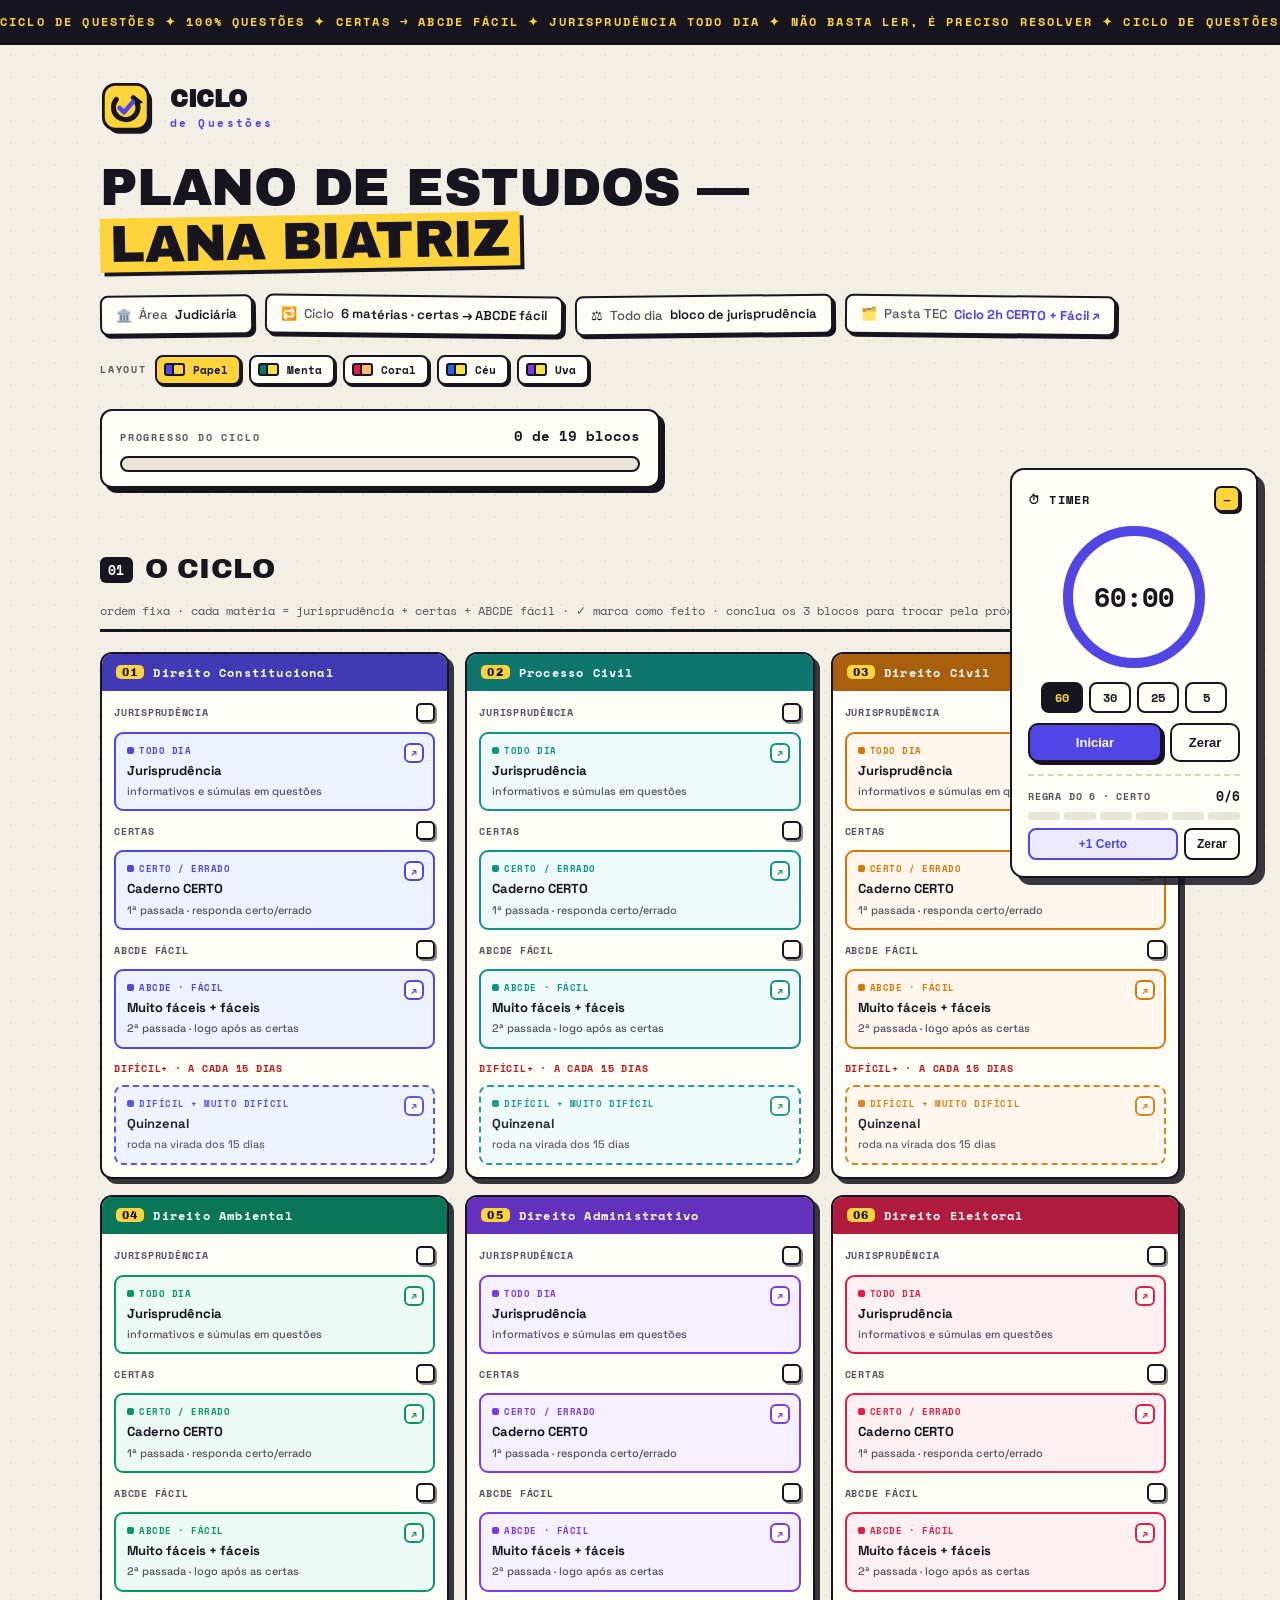
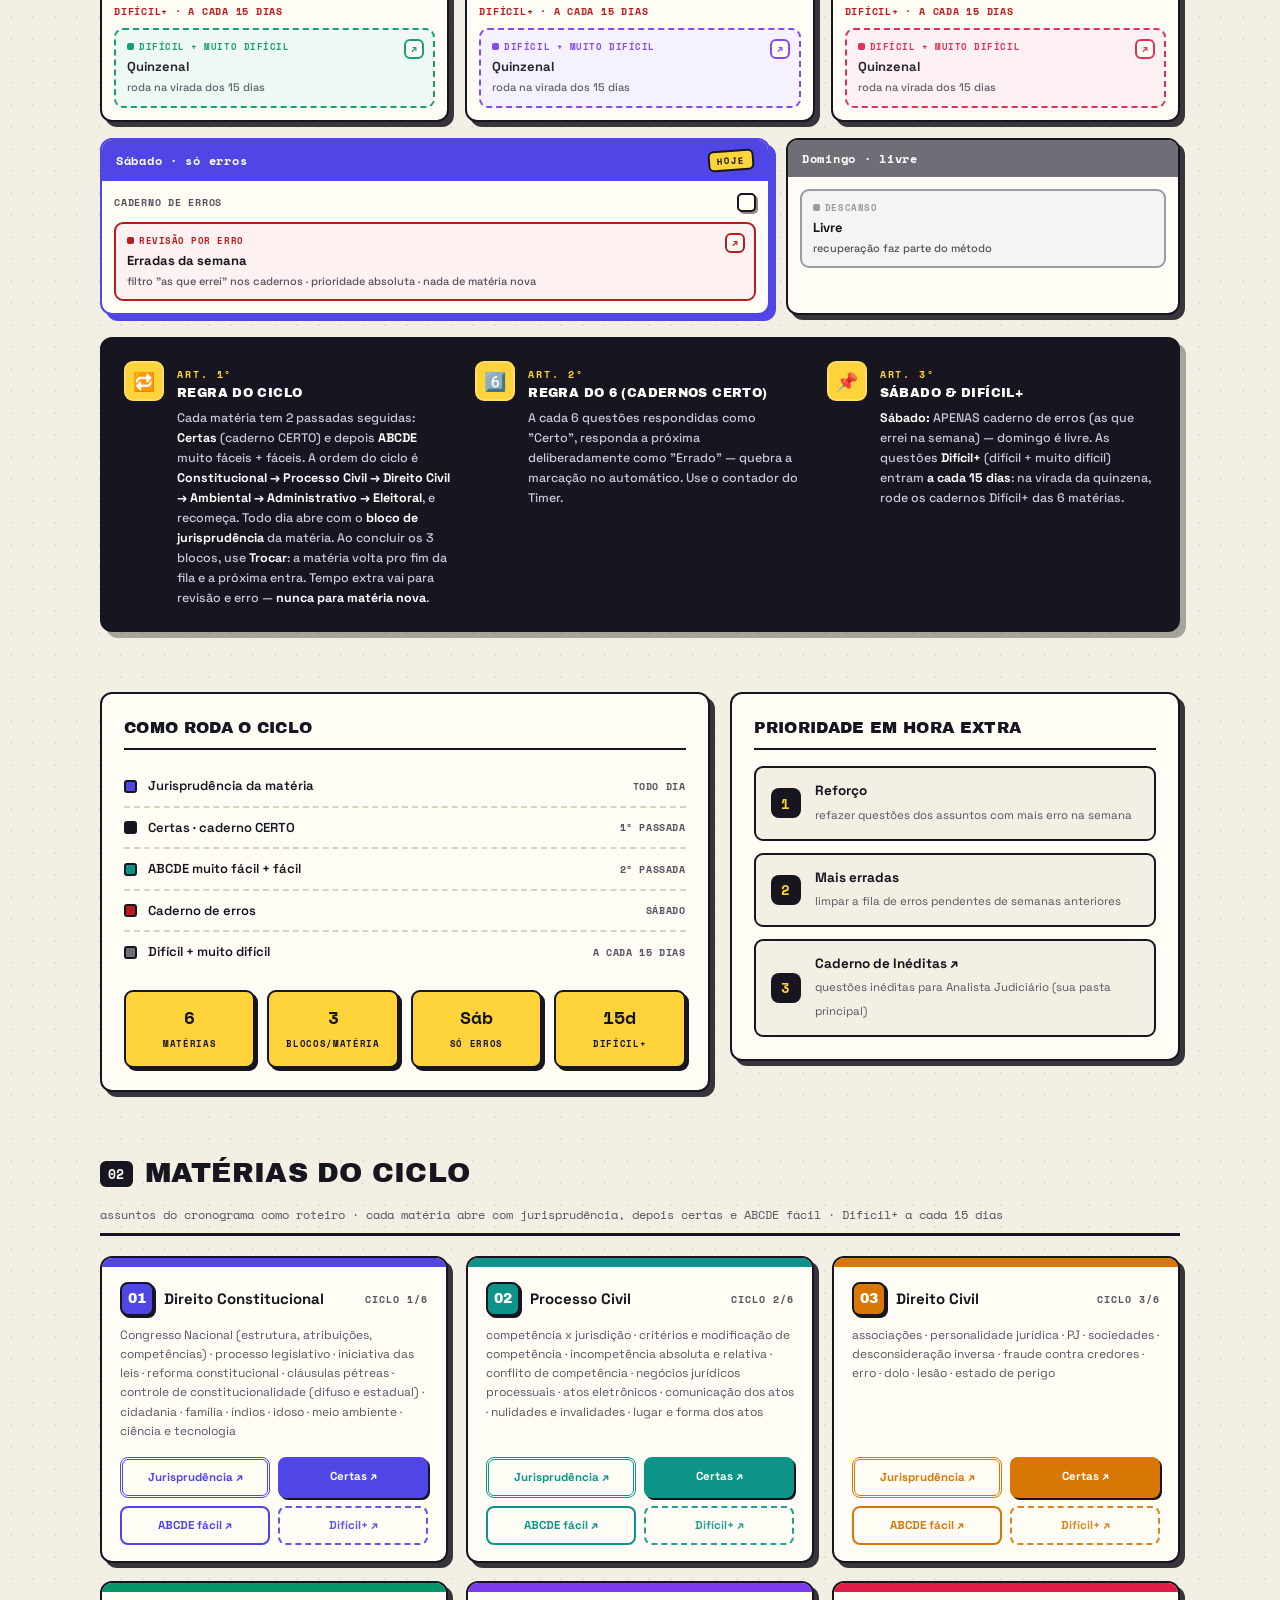
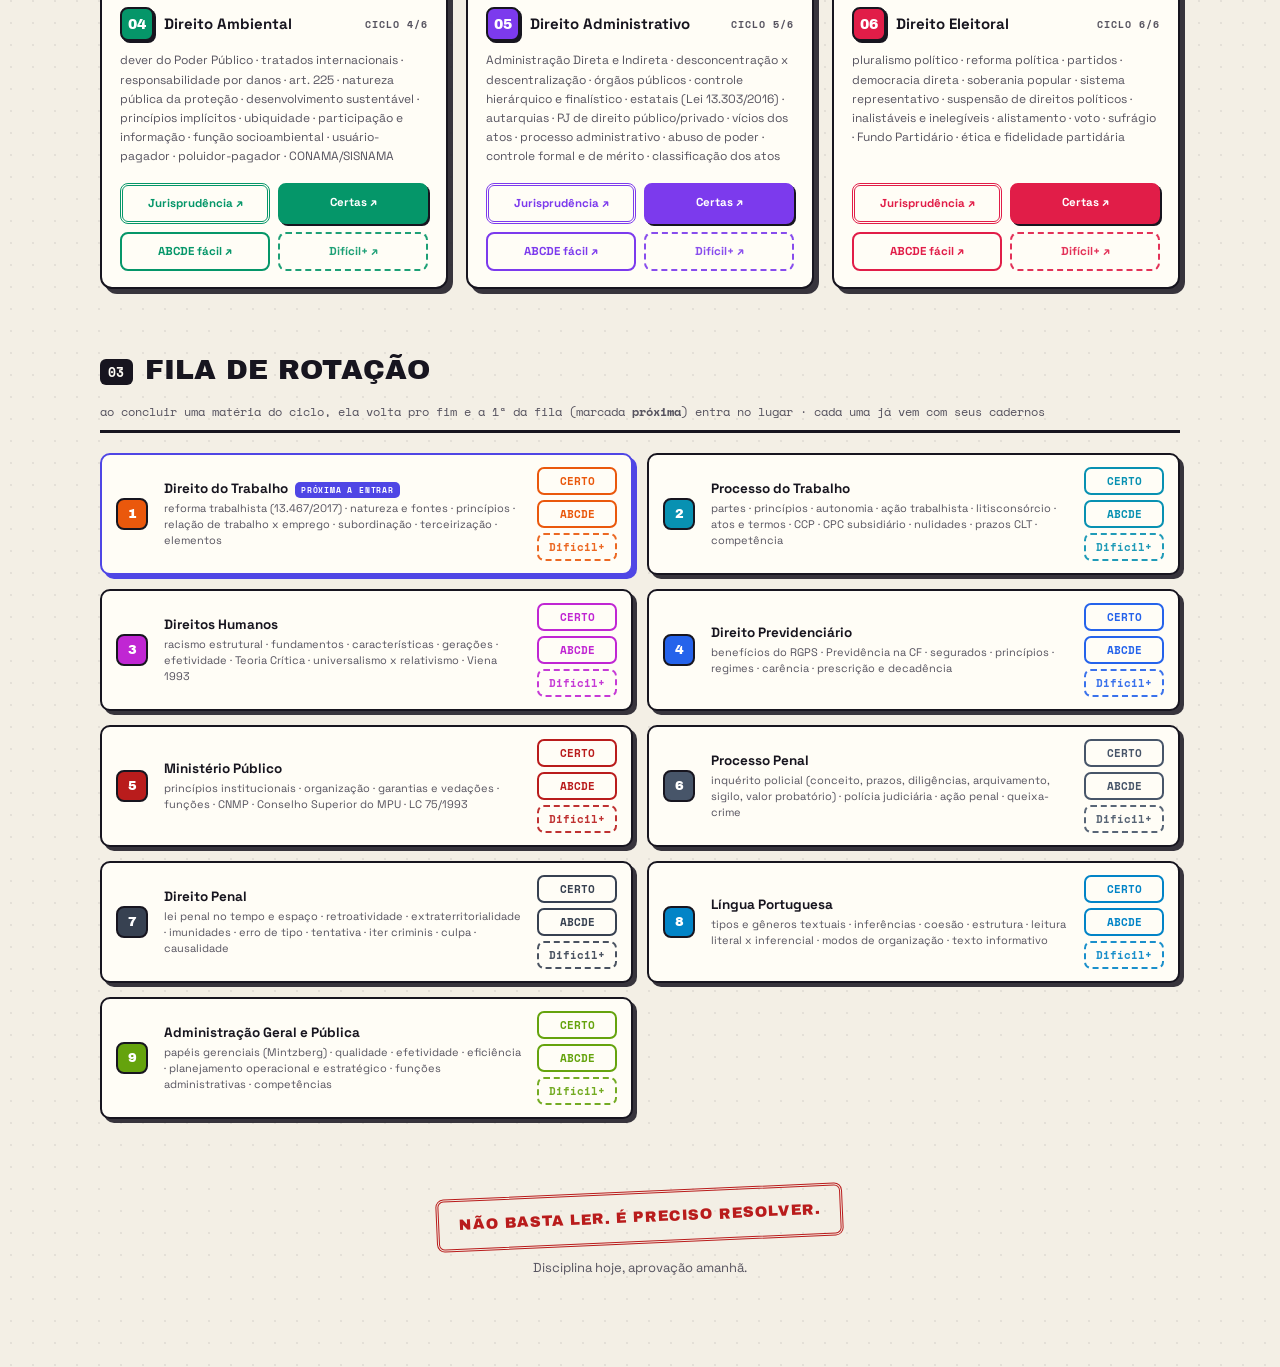
==== commit 1d8163b2: "Add files via upload" ====
--- a/index.html
+++ b/index.html
@@ -1,11 +1,11 @@
 <!DOCTYPE html>
 
-<html lang="pt-BR">
+<html lang="pt-BR" data-theme="papel">
 <head>
 <meta charset="utf-8">
 <meta name="viewport" content="width=device-width, initial-scale=1">
-<title>Plano de Estudos · Lana Biatriz · Ciclo em Blocos</title>
-<link rel="icon" href='data:image/svg+xml,<svg xmlns="http://www.w3.org/2000/svg" viewBox="0 0 100 100"><text y=".9em" font-size="90">⚖️</text></svg>'>
+<title>Ciclo de Questões · Lana Biatriz</title>
+<link rel="icon" href='data:image/svg+xml,<svg xmlns="http://www.w3.org/2000/svg" viewBox="0 0 100 100"><rect x="6" y="6" width="80" height="80" rx="21" fill="%23ffd43b" stroke="%2317151f" stroke-width="5"/><g transform="translate(46,47)"><circle cx="0" cy="0" r="22" fill="none" stroke="%2317151f" stroke-width="9" stroke-linecap="round" stroke-dasharray="104 35" transform="rotate(-52)"/><path d="M 19 -18 L 31 -9 L 16 -2 Z" fill="%2317151f"/><path d="M -11 1 L -3 9 L 13 -10" fill="none" stroke="%234f46e5" stroke-width="8" stroke-linecap="round" stroke-linejoin="round"/></g></svg>'>
 <link rel="preconnect" href="https://fonts.googleapis.com">
 <link href="https://fonts.googleapis.com/css2?family=Archivo+Black&family=Space+Grotesk:wght@400;500;600;700&family=Space+Mono:wght@400;700&display=swap" rel="stylesheet">
 <style>
@@ -17,10 +17,15 @@
   --mono:'Space Mono',ui-monospace,Menlo,monospace;
   --r:12px;
 }
+/* ---------- 5 layouts (paletas) · papel = padrão (:root) ---------- */
+html[data-theme="menta"]{--bg:#ecf5f0;--accent:#0f766e;--soft:#d7f0ea;--hl:#fde047}
+html[data-theme="coral"]{--bg:#fbf0ee;--accent:#e11d48;--soft:#fde4e7;--hl:#fdba74}
+html[data-theme="ceu"]{--bg:#eef2fb;--accent:#2563eb;--soft:#dbe6fd;--hl:#fde047}
+html[data-theme="uva"]{--bg:#f4eefb;--accent:#7c3aed;--soft:#ece2fb;--hl:#fde047}
 *{box-sizing:border-box;margin:0;padding:0}
 ::selection{background:var(--hl);color:var(--ink)}
 body{font-family:var(--body);background:var(--bg);background-image:radial-gradient(rgba(23,21,31,.07) 1px,transparent 1.5px);background-size:22px 22px;color:var(--ink);line-height:1.5;padding:0 0 90px;counter-reset:sec}
-.wrap{max-width:1120px;margin:0 auto;padding:42px 20px 0}
+.wrap{max-width:1120px;margin:0 auto;padding:36px 20px 0}
 a{color:inherit;text-decoration:none}
 /* ---------- fita marquee ---------- */
 .tape{background:var(--ink);border-bottom:3px solid var(--ink);overflow:hidden;padding:9px 0}
@@ -28,12 +33,25 @@
 .tape-in span{display:inline-block;font:700 12px/1 var(--mono);letter-spacing:.18em;text-transform:uppercase;color:var(--hl);padding-right:8px}
 @keyframes tape{to{transform:translateX(-50%)}}
 @media(prefers-reduced-motion:reduce){.tape-in{animation:none}}
-/* ---------- hero ---------- */
+/* ---------- brand / hero ---------- */
+.brand{display:inline-flex;align-items:center;gap:14px;margin-bottom:24px}
+.brand svg{display:block;width:56px;height:56px}
+.brand .bt b{display:block;font-family:var(--disp);font-size:23px;letter-spacing:-.5px;line-height:1;text-transform:uppercase}
+.brand .bt span{display:block;font:700 11px var(--mono);letter-spacing:.22em;color:var(--accent);margin-top:4px}
+.themebar{display:flex;align-items:center;gap:8px;flex-wrap:wrap;margin-top:20px}
+.themelab{font:700 10px var(--mono);letter-spacing:.18em;text-transform:uppercase;color:var(--mut)}
+.swatch{display:inline-flex;align-items:center;gap:8px;border:2px solid var(--ink);background:var(--card);border-radius:8px;padding:5px 11px 5px 7px;cursor:pointer;box-shadow:2px 2px 0 var(--ink);font:700 11px var(--mono);color:var(--ink);transition:transform .1s}
+.swatch:hover{transform:translate(-1px,-1px)}
+.swatch:active{transform:translate(1px,1px);box-shadow:none}
+.swatch.on{background:var(--hl)}
+.swatch .dt{display:inline-flex}
+.swatch .dt i{width:13px;height:13px;border:2px solid var(--ink);border-radius:3px;display:block}
+.swatch .dt i+i{margin-left:-5px}
 .hero{margin-bottom:46px}
-h1{font-family:var(--disp);font-size:clamp(32px,5.4vw,62px);font-weight:400;letter-spacing:-.01em;line-height:1.02;text-transform:uppercase}
+h1{font-family:var(--disp);font-size:clamp(28px,4.6vw,52px);font-weight:400;letter-spacing:-.01em;line-height:1.04;text-transform:uppercase}
 h1 em{font-style:normal;color:var(--ink);background:var(--hl);box-shadow:4px 4px 0 var(--ink);padding:0 10px;display:inline-block;transform:rotate(-1deg)}
 .meta{display:flex;flex-wrap:wrap;gap:12px;margin-top:26px}
-.chip{display:inline-flex;align-items:center;gap:7px;background:var(--card);border:2px solid var(--ink);border-radius:8px;padding:8px 14px;font-size:13px;font-weight:600;color:var(--ink);box-shadow:3px 3px 0 var(--ink);transition:transform .12s}
+.chip{display:inline-flex;align-items:center;gap:7px;background:var(--card);border:2px solid var(--ink);border-radius:8px;padding:8px 14px;font-size:13px;font-weight:600;color:var(--ink);box-shadow:3px 3px 0 var(--ink)}
 .chip:nth-child(odd){transform:rotate(-.6deg)}
 .chip:nth-child(even){transform:rotate(.6deg)}
 .chip:hover{transform:rotate(0) translate(-1px,-1px)}
@@ -46,19 +64,20 @@
 .wkprog-track{height:16px;border:2px solid var(--ink);border-radius:99px;background:#e9e4d6;overflow:hidden}
 .wkprog-fill{height:100%;width:0;background:var(--accent);background-image:repeating-linear-gradient(45deg,transparent 0 7px,rgba(255,255,255,.35) 7px 14px);transition:width .3s ease}
 /* ---------- section titles ---------- */
-.sec{margin-top:64px}
+.sec{margin-top:60px}
 .sec-head{display:flex;align-items:baseline;justify-content:space-between;gap:12px;margin-bottom:20px;flex-wrap:wrap;counter-increment:sec;border-bottom:3px solid var(--ink);padding-bottom:10px}
 h2{font-family:var(--disp);font-size:clamp(20px,2.6vw,28px);font-weight:400;letter-spacing:.01em;text-transform:uppercase}
 h2::before{content:counter(sec,decimal-leading-zero);font:700 13px var(--mono);color:var(--card);background:var(--ink);padding:3px 8px;border-radius:6px;margin-right:12px;vertical-align:middle}
 .sec-head small{font:500 11.5px var(--mono);color:var(--mut)}
-/* ---------- week grid ---------- */
-.week{display:grid;grid-template-columns:repeat(6,1fr);gap:16px}
+/* ---------- ciclo grid ---------- */
+.cycgrid{display:grid;grid-template-columns:repeat(auto-fit,minmax(300px,1fr));gap:16px}
 .day{background:var(--card);border:2px solid var(--ink);border-radius:var(--r);padding:12px;box-shadow:5px 5px 0 rgba(23,21,31,.85);display:flex;flex-direction:column;gap:10px;overflow:hidden}
-.day-name{margin:-12px -12px 2px;padding:10px 14px;background:var(--ink);color:#fff;font:700 12px var(--mono);letter-spacing:.14em;text-transform:uppercase;display:flex;justify-content:space-between;align-items:center}
-.day-name i{font-style:normal;font-size:10px;font-weight:700;color:var(--hl)}
+.day-name{margin:-12px -12px 2px;padding:10px 14px;background:var(--ink);color:#fff;font:700 12px var(--mono);letter-spacing:.1em;display:flex;align-items:center;gap:4px}
+.cyc .day-name{background:color-mix(in srgb,var(--c) 76%,#17151f)}
+.cycnum{display:inline-block;background:var(--hl);color:var(--ink);font:400 11px var(--disp);padding:1px 6px;border-radius:5px;margin-right:5px}
 .day.today{border-color:var(--accent);box-shadow:6px 6px 0 var(--accent)}
-.day.today .day-name{background:var(--accent)}
-.day-name .hoje{font:700 9px var(--mono);letter-spacing:.1em;text-transform:uppercase;background:var(--hl);color:var(--ink);border:2px solid var(--ink);padding:2px 7px;border-radius:6px;margin-left:auto;margin-right:7px;transform:rotate(-5deg)}
+.sat.today .day-name{background:var(--accent)}
+.day-name .agbadge{font:700 9px var(--mono);letter-spacing:.1em;text-transform:uppercase;background:var(--hl);color:var(--ink);border:2px solid var(--ink);padding:2px 7px;border-radius:6px;margin-left:auto;transform:rotate(-4deg)}
 .act{--c:#4f46e5;--cbg:#eef2ff;display:block;border-radius:9px;padding:10px 11px;background:var(--cbg);border:2px solid var(--c);position:relative;transition:transform .12s ease, box-shadow .12s ease}
 .act:hover{transform:translate(-2px,-2px);box-shadow:4px 4px 0 color-mix(in srgb,var(--c) 65%,transparent)}
 .act .tag{display:flex;align-items:flex-start;gap:5px;font:700 9px var(--mono);letter-spacing:.06em;text-transform:uppercase;color:var(--c);margin-bottom:6px;padding-right:22px}
@@ -69,10 +88,23 @@
 .act.done .tag,.act.done b,.act.done small,.act.done .go{opacity:.32}
 .act.done{border-style:dashed}
 .act.done::after{content:'CUMPRIDO';position:absolute;top:50%;left:50%;transform:translate(-50%,-50%) rotate(-9deg);font:700 11px var(--mono);letter-spacing:.22em;color:var(--stamp);border:3px double var(--stamp);padding:4px 9px 3px 11px;border-radius:6px;background:rgba(255,253,246,.82)}
-.hourlab{display:flex;align-items:center;justify-content:space-between;gap:6px;font:700 9.5px var(--mono);color:var(--mut);letter-spacing:.1em;text-transform:uppercase}
+.act.dif{border-style:dashed;opacity:.92}
+.hourlab{display:flex;align-items:center;justify-content:space-between;gap:6px;font:700 9.5px var(--mono);color:var(--mut);letter-spacing:.08em;text-transform:uppercase}
+.hourlab.dif-lab{color:var(--stamp);margin-top:2px}
 .chk{flex:0 0 19px;width:19px;height:19px;border-radius:5px;border:2px solid var(--ink);background:var(--card);color:transparent;font-size:11px;font-weight:800;line-height:1;cursor:pointer;display:grid;place-items:center;padding:0;transition:.12s;box-shadow:2px 2px 0 rgba(23,21,31,.5)}
 .chk:hover{color:var(--accent);transform:translate(-1px,-1px)}
 .chk.on{background:var(--accent);border-color:var(--ink);color:#fff;box-shadow:none}
+.cyc .trocar{display:none;width:100%;margin-top:6px;border:2px solid var(--ink);background:var(--hl);color:var(--ink);font:700 11px var(--mono);letter-spacing:.03em;text-transform:uppercase;padding:10px;border-radius:8px;cursor:pointer;box-shadow:2px 2px 0 var(--ink)}
+.cyc.complete .trocar{display:block}
+.cyc .trocar:hover{filter:brightness(1.04)}
+.cyc .trocar:active{transform:translate(2px,2px);box-shadow:none}
+.qitem.next{border-color:var(--accent);box-shadow:4px 4px 0 var(--accent)}
+.qnext{display:inline-block;font:700 8px var(--mono);letter-spacing:.1em;text-transform:uppercase;background:var(--accent);color:#fff;padding:2px 6px;border-radius:5px;margin-left:7px;vertical-align:middle}
+/* ---------- fim de semana ---------- */
+.weekend{display:grid;grid-template-columns:1.7fr 1fr;gap:16px;margin-top:16px}
+.sat .day-name,.dom .day-name{letter-spacing:.06em}
+.dom .day-name{background:#6f6e76}
+@media(max-width:560px){.weekend{grid-template-columns:1fr}}
 /* ---------- edital (regras) ---------- */
 .rulebar{margin-top:22px;background:var(--ink);color:#dcd9e8;border:2px solid var(--ink);border-radius:var(--r);padding:22px;box-shadow:6px 6px 0 rgba(23,21,31,.35);display:grid;grid-template-columns:repeat(3,1fr);gap:22px}
 .rulebar .rule{display:flex;gap:13px;align-items:flex-start}
@@ -85,37 +117,36 @@
 .cols{display:grid;grid-template-columns:1.15fr .85fr;gap:20px;align-items:start}
 .card{background:var(--card);border:2px solid var(--ink);border-radius:var(--r);box-shadow:5px 5px 0 rgba(23,21,31,.85);padding:22px}
 .card h3{font-family:var(--disp);font-weight:400;font-size:16px;text-transform:uppercase;letter-spacing:.02em;margin-bottom:16px;border-bottom:2px solid var(--ink);padding-bottom:8px}
-.bar-row{display:grid;grid-template-columns:1fr 48px;gap:10px;align-items:center;padding:8px 0}
-.bar-row+.bar-row{border-top:2px dashed #d8d2c2}
-.bar-lab{display:flex;align-items:center;gap:9px;font-size:13px;font-weight:600}
-.dot{width:12px;height:12px;border-radius:3px;border:2px solid var(--ink);flex:0 0 12px}
-.bar-h{font:700 13px var(--mono);text-align:right;color:var(--ink)}
-.bar-track{grid-column:1/-1;height:10px;border:2px solid var(--ink);border-radius:99px;background:#e9e4d6;overflow:hidden;margin-top:-2px}
-.bar-fill{height:100%;border-radius:99px;background-image:repeating-linear-gradient(45deg,transparent 0 6px,rgba(255,255,255,.35) 6px 12px)}
+.cad-row{display:flex;align-items:center;gap:11px;padding:10px 0}
+.cad-row+.cad-row{border-top:2px dashed #d8d2c2}
+.cad-row .dot{width:13px;height:13px;border-radius:3px;border:2px solid var(--ink);flex:0 0 13px}
+.cad-row b{font-size:13px;font-weight:600;flex:1}
+.cad-row span{font:700 10px var(--mono);color:var(--mut);text-transform:uppercase;letter-spacing:.06em;text-align:right}
 .tot{display:flex;gap:12px;margin-top:18px}
-.tot div{flex:1;background:var(--hl);border:2px solid var(--ink);border-radius:9px;padding:12px;text-align:center;box-shadow:3px 3px 0 var(--ink)}
-.tot b{display:block;font:700 20px var(--mono)}
-.tot span{font:700 9px var(--mono);color:var(--ink);text-transform:uppercase;letter-spacing:.1em}
+.tot div{flex:1;background:var(--hl);border:2px solid var(--ink);border-radius:9px;padding:12px 8px;text-align:center;box-shadow:3px 3px 0 var(--ink)}
+.tot b{display:block;font:700 18px var(--mono)}
+.tot span{font:700 8.5px var(--mono);color:var(--ink);text-transform:uppercase;letter-spacing:.08em}
 .prio{display:flex;flex-direction:column;gap:12px}
 .prio a,.prio .p{display:flex;gap:14px;align-items:center;background:var(--bg);border:2px solid var(--ink);border-radius:9px;padding:13px 15px;transition:transform .12s,box-shadow .12s}
 .prio a:hover{transform:translate(-2px,-2px);box-shadow:4px 4px 0 var(--ink);background:var(--soft)}
 .prio .n{flex:0 0 30px;height:30px;border-radius:8px;background:var(--ink);color:var(--hl);display:grid;place-items:center;font:700 14px var(--mono)}
 .prio b{font-size:13.5px;display:block}
 .prio small{font-size:11.5px;color:var(--mut)}
-/* ---------- frentes ---------- */
+/* ---------- matérias do ciclo ---------- */
 .fgrid{display:grid;grid-template-columns:repeat(auto-fit,minmax(330px,1fr));gap:18px}
 .fcard{--c:#4f46e5;position:relative;background:var(--card);border:2px solid var(--ink);border-radius:var(--r);box-shadow:5px 5px 0 rgba(23,21,31,.85);padding:24px 18px 16px;display:flex;flex-direction:column;gap:10px;overflow:hidden}
 .fcard::before{content:'';position:absolute;inset:0 0 auto 0;height:9px;background:var(--c)}
 .fcard .ft{display:flex;align-items:center;gap:10px}
 .fcard .av{width:34px;height:34px;border-radius:8px;background:var(--c);color:#fff;border:2px solid var(--ink);box-shadow:2px 2px 0 var(--ink);display:grid;place-items:center;font:400 14px var(--disp)}
 .fcard h4{font-size:15px;font-weight:700;flex:1;line-height:1.2}
-.fcard .fr{font:700 9.5px var(--mono);letter-spacing:.12em;color:var(--mut);text-transform:uppercase}
+.fcard .fr{font:700 9.5px var(--mono);letter-spacing:.1em;color:var(--mut);text-transform:uppercase}
 .fcard p{font-size:12px;color:var(--mut);line-height:1.6}
-.btns{display:flex;gap:8px;margin-top:auto;padding-top:6px}
-.btn{flex:1;text-align:center;font-size:12px;font-weight:700;padding:9px 10px;border-radius:8px;border:2px solid var(--c);color:var(--c);transition:.12s}
+.btns{display:flex;flex-wrap:wrap;gap:8px;margin-top:auto;padding-top:6px}
+.btn{flex:1 1 calc(50% - 4px);text-align:center;font-size:11.5px;font-weight:700;padding:9px 8px;border-radius:8px;border:2px solid var(--c);color:var(--c);transition:.12s}
 .btn:hover{background:var(--c);color:#fff;transform:translate(-1px,-1px);box-shadow:3px 3px 0 var(--ink)}
 .btn.solid{background:var(--c);color:#fff;box-shadow:2px 2px 0 var(--ink)}
 .btn.solid:hover{filter:brightness(1.1)}
+.btn.juris{border-style:double;border-width:3px}
 .btn.hard{border-style:dashed;opacity:.9}
 .qlinks a.hardq{border-style:dashed;opacity:.9}
 /* ---------- fila ---------- */
@@ -156,78 +187,100 @@
 #c6add:active{transform:translate(1px,1px)}
 #c6rst{flex:0 0 56px;border:2px solid var(--ink);background:var(--card);color:var(--ink);font-weight:700;font-size:12px;border-radius:8px;cursor:pointer}
 #c6msg{display:none;margin-top:8px;font-size:11.5px;font-weight:700;border:2px solid currentColor;border-radius:8px;padding:8px 10px;text-align:center}
-@media(max-width:980px){.week{grid-template-columns:repeat(3,1fr)}.cols{grid-template-columns:1fr}.queue{grid-template-columns:1fr}.rulebar{grid-template-columns:1fr}}
+@media(max-width:980px){.cols{grid-template-columns:1fr}.queue{grid-template-columns:1fr}.rulebar{grid-template-columns:1fr}}
 @media(max-width:560px){
-  .week{grid-template-columns:repeat(2,1fr)}
   body{padding-bottom:150px}
   body.tmropen{padding-bottom:450px}
   #tmr{right:12px;bottom:12px;width:224px}
   #tmr.min{width:132px;padding:12px 14px}
 }
 </style>
+<script>try{var _t=localStorage.getItem('theme-v1');if(_t)document.documentElement.setAttribute('data-theme',_t);}catch(e){}</script>
 </head>
 <body>
 
-<div class="tape" aria-hidden="true"><div class="tape-in"><span>Ciclo em blocos ✦ 100% questões ✦ dupla exposição D+1 ✦ não basta ler, é preciso resolver ✦ Ciclo em blocos ✦ 100% questões ✦ dupla exposição D+1 ✦ rumo à aprovação ✦ </span><span>Ciclo em blocos ✦ 100% questões ✦ dupla exposição D+1 ✦ não basta ler, é preciso resolver ✦ Ciclo em blocos ✦ 100% questões ✦ dupla exposição D+1 ✦ rumo à aprovação ✦ </span></div></div>
+<div class="tape" aria-hidden="true"><div class="tape-in"><span>Ciclo de Questões ✦ 100% questões ✦ certas → ABCDE fácil ✦ jurisprudência todo dia ✦ não basta ler, é preciso resolver ✦ Ciclo de Questões ✦ 100% questões ✦ certas → ABCDE fácil ✦ jurisprudência todo dia ✦ rumo à aprovação ✦ </span><span>Ciclo de Questões ✦ 100% questões ✦ certas → ABCDE fácil ✦ jurisprudência todo dia ✦ não basta ler, é preciso resolver ✦ Ciclo de Questões ✦ 100% questões ✦ certas → ABCDE fácil ✦ jurisprudência todo dia ✦ rumo à aprovação ✦ </span></div></div>
 
 <div class="wrap">
 
 <header class="hero">
+  <div class="brand">
+    <svg viewBox="0 0 100 100" xmlns="http://www.w3.org/2000/svg" aria-hidden="true">
+      <rect x="13" y="14" width="80" height="80" rx="21" fill="#17151f"/>
+      <rect x="6" y="6" width="80" height="80" rx="21" fill="#ffd43b" stroke="#17151f" stroke-width="5"/>
+      <g transform="translate(46,47)">
+        <circle cx="0" cy="0" r="22" fill="none" stroke="#17151f" stroke-width="9" stroke-linecap="round" stroke-dasharray="104 35" transform="rotate(-52)"/>
+        <path d="M 19 -18 L 31 -9 L 16 -2 Z" fill="#17151f"/>
+        <path d="M -11 1 L -3 9 L 13 -10" fill="none" stroke="#4f46e5" stroke-width="8" stroke-linecap="round" stroke-linejoin="round"/>
+      </g>
+    </svg>
+    <div class="bt"><b>Ciclo</b><span>de Questões</span></div>
+  </div>
   <h1>Plano de estudos — <em>Lana Biatriz</em></h1>
   <div class="meta">
     <div class="chip">🏛️ <span>Área</span> Judiciária</div>
-    <div class="chip">🕒 <span>Rotina</span> seg–sex 3h · sáb 3h · dom livre</div>
-    <div class="chip">📚 <span>Frentes ativas</span> 5 por bloco</div>
+    <div class="chip">🔁 <span>Ciclo</span> 6 matérias · certas → ABCDE fácil</div>
+    <div class="chip">⚖️ <span>Todo dia</span> bloco de jurisprudência</div>
     <div class="chip">🗂️ <span>Pasta TEC</span> <a href="https://www.tecconcursos.com.br/questoes/pastas/7029075" target="_blank" style="color:var(--accent);font-weight:700">Ciclo 2h CERTO + Fácil ↗</a></div>
   </div>
+  <div class="themebar">
+    <span class="themelab">Layout</span>
+    <button class="swatch" type="button" data-theme="papel"><span class="dt"><i style="background:#4f46e5"></i><i style="background:#ffd43b"></i></span>Papel</button>
+    <button class="swatch" type="button" data-theme="menta"><span class="dt"><i style="background:#0f766e"></i><i style="background:#fde047"></i></span>Menta</button>
+    <button class="swatch" type="button" data-theme="coral"><span class="dt"><i style="background:#e11d48"></i><i style="background:#fdba74"></i></span>Coral</button>
+    <button class="swatch" type="button" data-theme="ceu"><span class="dt"><i style="background:#2563eb"></i><i style="background:#fde047"></i></span>Céu</button>
+    <button class="swatch" type="button" data-theme="uva"><span class="dt"><i style="background:#7c3aed"></i><i style="background:#fde047"></i></span>Uva</button>
+  </div>
   <div class="wkprog">
-    <div class="wkprog-top"><span>Progresso da semana</span><b id="wkprog-lab">0h de 18h concluídas</b></div>
+    <div class="wkprog-top"><span>Progresso do ciclo</span><b id="wkprog-lab">0 de 0 blocos</b></div>
     <div class="wkprog-track"><div class="wkprog-fill" id="wkprog-fill"></div></div>
   </div>
 </header>
 
 <section class="sec">
   <div class="sec-head">
-    <h2>Semana padrão</h2>
-    <small>1 linha = 1 hora · grade fixa e rotativa · clique na atividade para abrir o caderno · ✓ marca a hora como feita</small>
-  </div>
-  <noscript><p style="margin-bottom:14px;color:#b91c1c;font-weight:600">Ative o JavaScript para ver a grade semanal, as frentes e a fila de rotação.</p></noscript>
-  <div class="week">
-
-    <div class="day" id="sat">
-      <div class="day-name">Sábado <i>3h</i></div>
-      <span class="hourlab">1ª e 2ª horas <button class="chk" type="button" data-act="sab1" aria-label="Marcar como feita">✓</button></span>
-      <a class="act" style="--c:#b91c1c;--cbg:#fdf1f1" href="https://www.tecconcursos.com.br/questoes/pastas/7029075" target="_blank" data-act="sab1" data-hours="2">
+    <h2>O ciclo</h2>
+    <small>ordem fixa · cada matéria = jurisprudência + certas + ABCDE fácil · ✓ marca como feito · conclua os 3 blocos para trocar pela próxima da fila</small>
+  </div>
+  <noscript><p style="margin-bottom:14px;color:#b91c1c;font-weight:600">Ative o JavaScript para ver o ciclo, as matérias e a fila de rotação.</p></noscript>
+  <div class="cycgrid" id="cycgrid"></div>
+  <div class="weekend">
+    <div class="day sat" id="sat">
+      <div class="day-name">Sábado · só erros</div>
+      <span class="hourlab">Caderno de erros <button class="chk" type="button" data-act="sab" aria-label="Marcar como feita">✓</button></span>
+      <a class="act" style="--c:#b91c1c;--cbg:#fdf1f1" href="https://www.tecconcursos.com.br/questoes/pastas/7029075" target="_blank" data-act="sab" data-blk="1">
         <span class="go">↗</span><span class="tag">Revisão por erro</span>
-        <b>Erradas da semana</b><small>2h restauradas · filtro "as que errei" nos cadernos · prioridade absoluta</small>
+        <b>Erradas da semana</b><small>filtro "as que errei" nos cadernos · prioridade absoluta · nada de matéria nova</small>
       </a>
-      <span class="hourlab">3ª hora <button class="chk" type="button" data-act="sab2" aria-label="Marcar como feita">✓</button></span>
-      <a class="act" style="--c:#1a1a2e;--cbg:#efeef6" href="https://www.tecconcursos.com.br/questoes/pastas/7029075" target="_blank" data-act="sab2" data-hours="1">
-        <span class="go">↗</span><span class="tag">Difícil + Muito Difícil</span>
-        <b>Difícil+ da semana</b><small>caderno Difícil+ da frente com melhor acerto · se sobrarem erradas, elas têm prioridade</small>
-      </a>
-      <span class="hourlab" style="margin-top:6px">Domingo</span>
+    </div>
+    <div class="day dom">
+      <div class="day-name">Domingo · livre</div>
       <div class="act" style="--c:#9b9aa3;--cbg:#f4f4f2"><span class="tag">Descanso</span><b>Livre</b><small>recuperação faz parte do método</small></div>
     </div>
-
   </div>
   <div class="rulebar">
-    <div class="rule"><div class="ic">🔁</div><div><span class="art">Art. 1º</span><h5>Regra do ciclo (escada de dificuldade)</h5><p>Cada frente sobe em 3 degraus — <b>CERTO</b> no dia (D+0), <b>ABCDE Fácil</b> no dia seguinte (D+1) e <b>Difícil+</b> dois dias depois (D+2). As frentes D e E fecham a escada atravessando o fim de semana. Tempo extra vai para revisão e erro — <b>nunca para matéria nova</b>. Se a frente ainda estiver abaixo de ~60% de acerto no Fácil, troque a hora de Difícil+ por mais ABCDE Fácil.</p></div></div>
+    <div class="rule"><div class="ic">🔁</div><div><span class="art">Art. 1º</span><h5>Regra do ciclo</h5><p>Cada matéria tem 2 passadas seguidas: <b>Certas</b> (caderno CERTO) e depois <b>ABCDE</b> muito fáceis + fáceis. A ordem do ciclo é <b>Constitucional → Processo Civil → Direito Civil → Ambiental → Administrativo → Eleitoral</b>, e recomeça. Todo dia abre com o <b>bloco de jurisprudência</b> da matéria. Ao concluir os 3 blocos, use <b>Trocar</b>: a matéria volta pro fim da fila e a próxima entra. Tempo extra vai para revisão e erro — <b>nunca para matéria nova</b>.</p></div></div>
     <div class="rule"><div class="ic">6️⃣</div><div><span class="art">Art. 2º</span><h5>Regra do 6 (cadernos CERTO)</h5><p>A cada 6 questões respondidas como "Certo", responda a próxima deliberadamente como "Errado" — quebra a marcação no automático. Use o contador do Timer.</p></div></div>
-    <div class="rule"><div class="ic">📌</div><div><span class="art">Art. 3º</span><h5>Sábado (3h)</h5><p>1ª e 2ª horas = erradas da semana (prioridade absoluta); 3ª hora = caderno Difícil+ da frente com melhor acerto. Se as erradas não couberem em 2h, elas tomam a hora do Difícil+.</p></div></div>
+    <div class="rule"><div class="ic">📌</div><div><span class="art">Art. 3º</span><h5>Sábado &amp; Difícil+</h5><p><b>Sábado:</b> APENAS caderno de erros (as que errei na semana) — domingo é livre. As questões <b>Difícil+</b> (difícil + muito difícil) entram <b>a cada 15 dias</b>: na virada da quinzena, rode os cadernos Difícil+ das 6 matérias.</p></div></div>
   </div>
 </section>
 
 <section class="sec">
   <div class="cols">
     <div class="card">
-      <h3>Distribuição das horas</h3>
-      <div id="dist"></div>
+      <h3>Como roda o ciclo</h3>
+      <div class="cad">
+        <div class="cad-row"><span class="dot" style="background:var(--accent)"></span><b>Jurisprudência da matéria</b><span>todo dia</span></div>
+        <div class="cad-row"><span class="dot" style="background:var(--ink)"></span><b>Certas · caderno CERTO</b><span>1ª passada</span></div>
+        <div class="cad-row"><span class="dot" style="background:#0d9488"></span><b>ABCDE muito fácil + fácil</b><span>2ª passada</span></div>
+        <div class="cad-row"><span class="dot" style="background:#b91c1c"></span><b>Caderno de erros</b><span>sábado</span></div>
+        <div class="cad-row"><span class="dot" style="background:#6f6e76"></span><b>Difícil + muito difícil</b><span>a cada 15 dias</span></div>
+      </div>
       <div class="tot">
-        <div><b>15h</b><span>conteúdo</span></div>
-        <div><b>2h</b><span>erradas</span></div>
-        <div><b>1h</b><span>difícil+ sáb</span></div>
-        <div><b>18h</b><span>total semanal</span></div>
+        <div><b>6</b><span>matérias</span></div>
+        <div><b>3</b><span>blocos/matéria</span></div>
+        <div><b>Sáb</b><span>só erros</span></div>
+        <div><b>15d</b><span>difícil+</span></div>
       </div>
     </div>
     <div class="card">
@@ -243,8 +296,8 @@
 
 <section class="sec">
   <div class="sec-head">
-    <h2>Frentes ativas — Bloco 1</h2>
-    <small>assuntos do cronograma como roteiro · frente concluída → entra a próxima da fila · <b>Difícil+</b> só quando o ABCDE Fácil passar de ~80% de acerto</small>
+    <h2>Matérias do ciclo</h2>
+    <small>assuntos do cronograma como roteiro · cada matéria abre com jurisprudência, depois certas e ABCDE fácil · Difícil+ a cada 15 dias</small>
   </div>
   <div class="fgrid" id="fgrid"></div>
 </section>
@@ -252,7 +305,7 @@
 <section class="sec">
   <div class="sec-head">
     <h2>Fila de rotação</h2>
-    <small>ordem do seu cronograma · cada matéria entra com seus dois cadernos prontos</small>
+    <small>ao concluir uma matéria do ciclo, ela volta pro fim e a 1ª da fila (marcada <b>próxima</b>) entra no lugar · cada uma já vem com seus cadernos</small>
   </div>
   <div class="queue" id="queue"></div>
 </section>
@@ -305,98 +358,106 @@
 (function(){
 /* ================== DADOS ==================
    Para trocar de bloco, edite SOMENTE os arrays abaixo.
-   A grade semanal, os cards de frentes, a distribuição de horas
-   e a fila de rotação são gerados a partir deles.
-   Em FRENTES, a ordem do array é a ordem da escada (CERTO de seg→sex). */
-var FRENTES=[
-  {id:'A',nome:'Direito Constitucional',c:'#4f46e5',cbg:'#eef2ff',dias:'Seg · Ter · Qua',
+   O ciclo, os cards de matérias e a fila são gerados a partir deles.
+   CICLO = a ordem fixa da regra. Cada matéria roda em 3 blocos:
+   jurisprudência (todo dia) → certas (CERTO) → ABCDE muito fácil + fácil.
+   Difícil+ fica guardado e entra a cada 15 dias.
+
+   >>> JURISPRUDÊNCIA: o campo "juris" está como PLACEHOLDER apontando para a
+   pasta principal. Crie no TEC o caderno de jurisprudência de cada matéria e
+   troque o link aqui (um por matéria). */
+var JURIS_PH='https://www.tecconcursos.com.br/questoes/pastas/7029075'; // PLACEHOLDER · troque pelo caderno de jurisprudência de cada matéria
+var CAD='https://www.tecconcursos.com.br/questoes/cadernos/';
+
+/* Pool único de 15 matérias. O ciclo são as 6 PRIMEIRAS de `ordem`; o resto é a
+   fila de rotação. Ao concluir uma matéria (3 blocos feitos), o botão "trocar"
+   joga ela pro fim de `ordem` e a 1ª da fila entra no ciclo — isso fica salvo.
+   A ordem padrão segue a sua regra. Edite só este objeto/array para mudar dados. */
+var MAT={
+  constituc:{nome:'Direito Constitucional',c:'#4f46e5',cbg:'#eef2ff',
    assuntos:'Congresso Nacional (estrutura, atribuições, competências) · processo legislativo · iniciativa das leis · reforma constitucional · cláusulas pétreas · controle de constitucionalidade (difuso e estadual) · cidadania · família · índios · idoso · meio ambiente · ciência e tecnologia',
-   certo:'https://www.tecconcursos.com.br/questoes/cadernos/96140936',
-   facil:'https://www.tecconcursos.com.br/questoes/cadernos/96141753',
-   dificil:'https://www.tecconcursos.com.br/questoes/cadernos/96145290'},
-  {id:'B',nome:'Direito Eleitoral',c:'#e11d48',cbg:'#fdf0f3',dias:'Ter · Qua · Qui',
+   juris:JURIS_PH,certo:CAD+'96140936',facil:CAD+'96141753',dificil:CAD+'96145290'},
+  pciv:{nome:'Processo Civil',c:'#0d9488',cbg:'#effaf8',
+   assuntos:'competência x jurisdição · critérios e modificação de competência · incompetência absoluta e relativa · conflito de competência · negócios jurídicos processuais · atos eletrônicos · comunicação dos atos · nulidades e invalidades · lugar e forma dos atos',
+   juris:JURIS_PH,certo:CAD+'96141657',facil:CAD+'96141801',dificil:CAD+'96145300'},
+  dciv:{nome:'Direito Civil',c:'#d97706',cbg:'#fff7ed',
+   assuntos:'associações · personalidade jurídica · PJ · sociedades · desconsideração inversa · fraude contra credores · erro · dolo · lesão · estado de perigo',
+   juris:JURIS_PH,certo:CAD+'96141364',facil:CAD+'96141808',dificil:CAD+'96145311'},
+  amb:{nome:'Direito Ambiental',c:'#059669',cbg:'#edf9f4',
+   assuntos:'dever do Poder Público · tratados internacionais · responsabilidade por danos · art. 225 · natureza pública da proteção · desenvolvimento sustentável · princípios implícitos · ubiquidade · participação e informação · função socioambiental · usuário-pagador · poluidor-pagador · CONAMA/SISNAMA',
+   juris:JURIS_PH,certo:CAD+'96141654',facil:CAD+'96141760',dificil:CAD+'96145297'},
+  adm:{nome:'Direito Administrativo',c:'#7c3aed',cbg:'#f5f0fe',
+   assuntos:'Administração Direta e Indireta · desconcentração x descentralização · órgãos públicos · controle hierárquico e finalístico · estatais (Lei 13.303/2016) · autarquias · PJ de direito público/privado · vícios dos atos · processo administrativo · abuso de poder · controle formal e de mérito · classificação dos atos',
+   juris:JURIS_PH,certo:CAD+'96141130',facil:CAD+'96141778',dificil:CAD+'96145299'},
+  elei:{nome:'Direito Eleitoral',c:'#e11d48',cbg:'#fdf0f3',
    assuntos:'pluralismo político · reforma política · partidos · democracia direta · soberania popular · sistema representativo · suspensão de direitos políticos · inalistáveis e inelegíveis · alistamento · voto · sufrágio · Fundo Partidário · ética e fidelidade partidária',
-   certo:'https://www.tecconcursos.com.br/questoes/cadernos/96141649',
-   facil:'https://www.tecconcursos.com.br/questoes/cadernos/96141757',
-   dificil:'https://www.tecconcursos.com.br/questoes/cadernos/96145293'},
-  {id:'C',nome:'Direito Ambiental',c:'#059669',cbg:'#edf9f4',dias:'Qua · Qui · Sex',
-   assuntos:'dever do Poder Público · tratados internacionais · responsabilidade por danos · art. 225 · natureza pública da proteção · desenvolvimento sustentável · princípios implícitos · ubiquidade · participação e informação · função socioambiental · usuário-pagador · poluidor-pagador · CONAMA/SISNAMA',
-   certo:'https://www.tecconcursos.com.br/questoes/cadernos/96141654',
-   facil:'https://www.tecconcursos.com.br/questoes/cadernos/96141760',
-   dificil:'https://www.tecconcursos.com.br/questoes/cadernos/96145297'},
-  {id:'D',nome:'Direito Administrativo',c:'#7c3aed',cbg:'#f5f0fe',dias:'Qui · Sex · Seg',
-   assuntos:'Administração Direta e Indireta · desconcentração x descentralização · órgãos públicos · controle hierárquico e finalístico · estatais (Lei 13.303/2016) · autarquias · PJ de direito público/privado · vícios dos atos · processo administrativo · abuso de poder · controle formal e de mérito · classificação dos atos',
-   certo:'https://www.tecconcursos.com.br/questoes/cadernos/96141130',
-   facil:'https://www.tecconcursos.com.br/questoes/cadernos/96141778',
-   dificil:'https://www.tecconcursos.com.br/questoes/cadernos/96145299'},
-  {id:'E',nome:'Processo Civil',c:'#0d9488',cbg:'#effaf8',dias:'Sex · Seg · Ter',
-   assuntos:'competência x jurisdição · critérios e modificação de competência · incompetência absoluta e relativa · conflito de competência · negócios jurídicos processuais · atos eletrônicos · comunicação dos atos · nulidades e invalidades · lugar e forma dos atos',
-   certo:'https://www.tecconcursos.com.br/questoes/cadernos/96141657',
-   facil:'https://www.tecconcursos.com.br/questoes/cadernos/96141801',
-   dificil:'https://www.tecconcursos.com.br/questoes/cadernos/96145300'}
-];
-var FILA=[
-  {n:1,nome:'Direito Civil',c:'#d97706',assuntos:'associações · personalidade jurídica · PJ · sociedades · desconsideração inversa · fraude contra credores · erro · dolo · lesão · estado de perigo',certo:'https://www.tecconcursos.com.br/questoes/cadernos/96141364',facil:'https://www.tecconcursos.com.br/questoes/cadernos/96141808',dificil:'https://www.tecconcursos.com.br/questoes/cadernos/96145311'},
-  {n:2,nome:'Direito do Trabalho',c:'#ea580c',assuntos:'reforma trabalhista (13.467/2017) · natureza e fontes · princípios · relação de trabalho x emprego · subordinação · terceirização · elementos',certo:'https://www.tecconcursos.com.br/questoes/cadernos/96141660',facil:'https://www.tecconcursos.com.br/questoes/cadernos/96141811',dificil:'https://www.tecconcursos.com.br/questoes/cadernos/96145312'},
-  {n:3,nome:'Processo do Trabalho',c:'#0891b2',assuntos:'partes · princípios · autonomia · ação trabalhista · litisconsórcio · atos e termos · CCP · CPC subsidiário · nulidades · prazos CLT · competência',certo:'https://www.tecconcursos.com.br/questoes/cadernos/96141666',facil:'https://www.tecconcursos.com.br/questoes/cadernos/96141817',dificil:'https://www.tecconcursos.com.br/questoes/cadernos/96145314'},
-  {n:4,nome:'Direitos Humanos',c:'#c026d3',assuntos:'racismo estrutural · fundamentos · características · gerações · efetividade · Teoria Crítica · universalismo x relativismo · Viena 1993',certo:'https://www.tecconcursos.com.br/questoes/cadernos/96141684',facil:'https://www.tecconcursos.com.br/questoes/cadernos/96141821',dificil:'https://www.tecconcursos.com.br/questoes/cadernos/96145318'},
-  {n:5,nome:'Direito Previdenciário',c:'#2563eb',assuntos:'benefícios do RGPS · Previdência na CF · segurados · princípios · regimes · carência · prescrição e decadência',certo:'https://www.tecconcursos.com.br/questoes/cadernos/96141686',facil:'https://www.tecconcursos.com.br/questoes/cadernos/96141837',dificil:'https://www.tecconcursos.com.br/questoes/cadernos/96145322'},
-  {n:6,nome:'Ministério Público',c:'#b91c1c',assuntos:'princípios institucionais · organização · garantias e vedações · funções · CNMP · Conselho Superior do MPU · LC 75/1993',certo:'https://www.tecconcursos.com.br/questoes/cadernos/96141689',facil:'https://www.tecconcursos.com.br/questoes/cadernos/96141839',dificil:'https://www.tecconcursos.com.br/questoes/cadernos/96145327'},
-  {n:7,nome:'Processo Penal',c:'#475569',assuntos:'inquérito policial (conceito, prazos, diligências, arquivamento, sigilo, valor probatório) · polícia judiciária · ação penal · queixa-crime',certo:'https://www.tecconcursos.com.br/questoes/cadernos/96141692',facil:'https://www.tecconcursos.com.br/questoes/cadernos/96141844',dificil:'https://www.tecconcursos.com.br/questoes/cadernos/96145330'},
-  {n:8,nome:'Direito Penal',c:'#374151',assuntos:'lei penal no tempo e espaço · retroatividade · extraterritorialidade · imunidades · erro de tipo · tentativa · iter criminis · culpa · causalidade',certo:'https://www.tecconcursos.com.br/questoes/cadernos/96141520',facil:'https://www.tecconcursos.com.br/questoes/cadernos/96141845',dificil:'https://www.tecconcursos.com.br/questoes/cadernos/96145332'},
-  {n:9,nome:'Língua Portuguesa',c:'#0284c7',assuntos:'tipos e gêneros textuais · inferências · coesão · estrutura · leitura literal x inferencial · modos de organização · texto informativo',certo:'https://www.tecconcursos.com.br/questoes/cadernos/96140367',facil:'https://www.tecconcursos.com.br/questoes/cadernos/96141746',dificil:'https://www.tecconcursos.com.br/questoes/cadernos/96145336'},
-  {n:10,nome:'Administração Geral e Pública',c:'#65a30d',assuntos:'papéis gerenciais (Mintzberg) · qualidade · efetividade · eficiência · planejamento operacional e estratégico · funções administrativas · competências',certo:'https://www.tecconcursos.com.br/questoes/cadernos/96141694',facil:'https://www.tecconcursos.com.br/questoes/cadernos/96141849',dificil:'https://www.tecconcursos.com.br/questoes/cadernos/96145338'}
-];
-
-/* ================== RENDER (grade, distribuição, frentes, fila) ================== */
-var DIAS=['Segunda','Terça','Quarta','Quinta','Sexta'],LABS=['1ª hora','2ª hora','3ª hora'];
-var wk='';
-for(var d=0;d<5;d++){
-  // escada do ciclo: CERTO = frente do dia · Fácil = frente de ontem (D+1) · Difícil+ = frente de anteontem (D+2)
-  var slots=[
-    {f:FRENTES[d],tag:'Certo / Errado',link:'certo',sub:'caderno CERTO'},
-    {f:FRENTES[(d+4)%5],tag:'ABCDE · Fácil',link:'facil',sub:'revisão D+1'+(d===0?' (da sexta)':'')},
-    {f:FRENTES[(d+3)%5],tag:'Difícil + Muito Difícil',link:'dificil',sub:'treino D+2 (viu CERTO anteontem)'}
-  ];
-  wk+='<div class="day" data-day="'+d+'"><div class="day-name">'+DIAS[d]+' <i>3h</i></div>';
-  for(var h=0;h<3;h++){
-    var s=slots[h],id='d'+d+'h'+(h+1);
-    wk+='<span class="hourlab">'+LABS[h]+' <button class="chk" type="button" data-act="'+id+'" aria-label="Marcar como feita">✓</button></span>'
-      +'<a class="act" style="--c:'+s.f.c+';--cbg:'+s.f.cbg+'" href="'+s.f[s.link]+'" target="_blank" data-act="'+id+'" data-hours="1">'
-      +'<span class="go">↗</span><span class="tag">'+s.tag+'</span>'
-      +'<b>'+s.f.nome+'</b><small>Frente '+s.f.id+' · '+s.sub+'</small></a>';
+   juris:JURIS_PH,certo:CAD+'96141649',facil:CAD+'96141757',dificil:CAD+'96145293'},
+  trab:{nome:'Direito do Trabalho',c:'#ea580c',cbg:'#fff3ec',assuntos:'reforma trabalhista (13.467/2017) · natureza e fontes · princípios · relação de trabalho x emprego · subordinação · terceirização · elementos',juris:JURIS_PH,certo:CAD+'96141660',facil:CAD+'96141811',dificil:CAD+'96145312'},
+  ptrab:{nome:'Processo do Trabalho',c:'#0891b2',cbg:'#ecf9fd',assuntos:'partes · princípios · autonomia · ação trabalhista · litisconsórcio · atos e termos · CCP · CPC subsidiário · nulidades · prazos CLT · competência',juris:JURIS_PH,certo:CAD+'96141666',facil:CAD+'96141817',dificil:CAD+'96145314'},
+  dh:{nome:'Direitos Humanos',c:'#c026d3',cbg:'#fdf0fe',assuntos:'racismo estrutural · fundamentos · características · gerações · efetividade · Teoria Crítica · universalismo x relativismo · Viena 1993',juris:JURIS_PH,certo:CAD+'96141684',facil:CAD+'96141821',dificil:CAD+'96145318'},
+  prev:{nome:'Direito Previdenciário',c:'#2563eb',cbg:'#eef2fe',assuntos:'benefícios do RGPS · Previdência na CF · segurados · princípios · regimes · carência · prescrição e decadência',juris:JURIS_PH,certo:CAD+'96141686',facil:CAD+'96141837',dificil:CAD+'96145322'},
+  mp:{nome:'Ministério Público',c:'#b91c1c',cbg:'#fdf0f0',assuntos:'princípios institucionais · organização · garantias e vedações · funções · CNMP · Conselho Superior do MPU · LC 75/1993',juris:JURIS_PH,certo:CAD+'96141689',facil:CAD+'96141839',dificil:CAD+'96145327'},
+  ppen:{nome:'Processo Penal',c:'#475569',cbg:'#eef1f5',assuntos:'inquérito policial (conceito, prazos, diligências, arquivamento, sigilo, valor probatório) · polícia judiciária · ação penal · queixa-crime',juris:JURIS_PH,certo:CAD+'96141692',facil:CAD+'96141844',dificil:CAD+'96145330'},
+  pen:{nome:'Direito Penal',c:'#374151',cbg:'#eef0f3',assuntos:'lei penal no tempo e espaço · retroatividade · extraterritorialidade · imunidades · erro de tipo · tentativa · iter criminis · culpa · causalidade',juris:JURIS_PH,certo:CAD+'96141520',facil:CAD+'96141845',dificil:CAD+'96145332'},
+  port:{nome:'Língua Portuguesa',c:'#0284c7',cbg:'#eaf6fd',assuntos:'tipos e gêneros textuais · inferências · coesão · estrutura · leitura literal x inferencial · modos de organização · texto informativo',juris:JURIS_PH,certo:CAD+'96140367',facil:CAD+'96141746',dificil:CAD+'96145336'},
+  admg:{nome:'Administração Geral e Pública',c:'#65a30d',cbg:'#f3f9e8',assuntos:'papéis gerenciais (Mintzberg) · qualidade · efetividade · eficiência · planejamento operacional e estratégico · funções administrativas · competências',juris:JURIS_PH,certo:CAD+'96141694',facil:CAD+'96141849',dificil:CAD+'96145338'}
+};
+// ordem padrão (sua regra): 6 do ciclo, depois a fila
+var ORDEM_DEFAULT=['constituc','pciv','dciv','amb','adm','elei','trab','ptrab','dh','prev','mp','ppen','pen','port','admg'];
+var CYCLEN=6,OKEY='ordem-v1',ordem=ORDEM_DEFAULT.slice();
+try{ // restaura a ordem (com rotações já feitas), garantindo as 15 matérias sem duplicar
+  var _o=JSON.parse(localStorage.getItem(OKEY)||'null');
+  if(_o&&_o.length){
+    var seen={},clean=[];
+    _o.forEach(function(id){if(MAT[id]&&!seen[id]){seen[id]=1;clean.push(id);}});
+    ORDEM_DEFAULT.forEach(function(id){if(!seen[id]){seen[id]=1;clean.push(id);}});
+    if(clean.length===ORDEM_DEFAULT.length)ordem=clean;
   }
-  wk+='</div>';
-}
-document.getElementById('sat').insertAdjacentHTML('beforebegin',wk);
-
-document.getElementById('dist').innerHTML=FRENTES.map(function(f){
-  return '<div class="bar-row"><div class="bar-lab"><span class="dot" style="background:'+f.c+'"></span>Frente '+f.id+' — '+f.nome+'</div><div class="bar-h">3h</div><div class="bar-track"><div class="bar-fill" style="width:16.7%;background-color:'+f.c+'"></div></div></div>';
-}).join('')
-+'<div class="bar-row"><div class="bar-lab"><span class="dot" style="background:#b91c1c"></span>Erradas da semana (sábado, 1ª e 2ª horas)</div><div class="bar-h">2h</div><div class="bar-track"><div class="bar-fill" style="width:11.1%;background-color:#b71c1c"></div></div></div>'
-+'<div class="bar-row"><div class="bar-lab"><span class="dot" style="background:#1a1a2e"></span>Difícil+ da melhor frente (sábado, 3ª hora)</div><div class="bar-h">1h</div><div class="bar-track"><div class="bar-fill" style="width:5.6%;background-color:#1a1a2e"></div></div></div>';
-
-document.getElementById('fgrid').innerHTML=FRENTES.map(function(f){
-  return '<div class="fcard" style="--c:'+f.c+'"><div class="ft"><div class="av">'+f.id+'</div><h4>'+f.nome+'</h4><span class="fr">'+f.dias+'</span></div><p>'+f.assuntos+'</p>'
-  +'<div class="btns"><a class="btn solid" href="'+f.certo+'" target="_blank">CERTO ↗</a><a class="btn" href="'+f.facil+'" target="_blank">ABCDE Fácil ↗</a><a class="btn hard" href="'+f.dificil+'" target="_blank">Difícil+ ↗</a></div></div>';
-}).join('');
-
-document.getElementById('queue').innerHTML=FILA.map(function(q){
-  return '<div class="qitem" style="--c:'+q.c+'"><div class="qn">'+q.n+'</div><div><b>'+q.nome+'</b><small>'+q.assuntos+'</small></div>'
-  +'<div class="qlinks"><a href="'+q.certo+'" target="_blank">CERTO</a><a href="'+q.facil+'" target="_blank">ABCDE</a><a class="hardq" href="'+q.dificil+'" target="_blank">Difícil+</a></div></div>';
-}).join('');
-
-/* ================== DIA ATUAL ================== */
-var dow=new Date().getDay(); // 0=dom · 6=sáb → destacam o card de sábado/descanso
-var hoje=(dow>=1&&dow<=5)?document.querySelector('.day[data-day="'+(dow-1)+'"]'):document.getElementById('sat');
-if(hoje){
-  hoje.classList.add('today');
-  var dn=hoje.querySelector('.day-name'),em=document.createElement('em');
-  em.className='hoje';em.textContent='hoje';
-  dn.insertBefore(em,dn.querySelector('i'));
-}
-
-/* ================== CHECKLIST SEMANAL (localStorage) ================== */
+}catch(e){}
+function osave(){try{localStorage.setItem(OKEY,JSON.stringify(ordem))}catch(e){}}
+function cycList(){return ordem.slice(0,CYCLEN);}
+function filaList(){return ordem.slice(CYCLEN);}
+
+/* ================== RENDER ================== */
+function nn(n){return n<10?'0'+n:''+n}
+function renderAll(){
+  var cyc='';
+  cycList().forEach(function(id,idx){
+    var m=MAT[id],pos=idx+1;
+    function block(suf,etapa,tag,href,b,sub){
+      var act=id+'-'+suf;
+      return '<span class="hourlab">'+etapa+' <button class="chk" type="button" data-act="'+act+'" aria-label="Marcar como feita">✓</button></span>'
+        +'<a class="act" style="--c:'+m.c+';--cbg:'+m.cbg+'" href="'+href+'" target="_blank" data-act="'+act+'" data-blk="1">'
+        +'<span class="go">↗</span><span class="tag">'+tag+'</span><b>'+b+'</b><small>'+sub+'</small></a>';
+    }
+    cyc+='<div class="day cyc" data-id="'+id+'" style="--c:'+m.c+';--cbg:'+m.cbg+'">'
+      +'<div class="day-name"><span class="cycnum">'+nn(pos)+'</span>'+m.nome+'</div>'
+      +block('j','Jurisprudência','Todo dia',m.juris,'Jurisprudência','informativos e súmulas em questões')
+      +block('c','Certas','Certo / Errado',m.certo,'Caderno CERTO','1ª passada · responda certo/errado')
+      +block('a','ABCDE fácil','ABCDE · fácil',m.facil,'Muito fáceis + fáceis','2ª passada · logo após as certas')
+      +'<span class="hourlab dif-lab">Difícil+ · a cada 15 dias</span>'
+      +'<a class="act dif" style="--c:'+m.c+';--cbg:'+m.cbg+'" href="'+m.dificil+'" target="_blank">'
+      +'<span class="go">↗</span><span class="tag">Difícil + Muito Difícil</span><b>Quinzenal</b><small>roda na virada dos 15 dias</small></a>'
+      +'<button class="trocar" type="button" data-id="'+id+'">✓ Concluída · trocar pela próxima da fila →</button>'
+      +'</div>';
+  });
+  document.getElementById('cycgrid').innerHTML=cyc;
+
+  document.getElementById('fgrid').innerHTML=cycList().map(function(id,idx){
+    var m=MAT[id];
+    return '<div class="fcard" style="--c:'+m.c+'"><div class="ft"><div class="av">'+nn(idx+1)+'</div><h4>'+m.nome+'</h4><span class="fr">ciclo '+(idx+1)+'/6</span></div><p>'+m.assuntos+'</p>'
+    +'<div class="btns"><a class="btn juris" href="'+m.juris+'" target="_blank">Jurisprudência ↗</a><a class="btn solid" href="'+m.certo+'" target="_blank">Certas ↗</a><a class="btn" href="'+m.facil+'" target="_blank">ABCDE fácil ↗</a><a class="btn hard" href="'+m.dificil+'" target="_blank">Difícil+ ↗</a></div></div>';
+  }).join('');
+
+  document.getElementById('queue').innerHTML=filaList().map(function(id,idx){
+    var q=MAT[id],nx=idx===0?'<span class="qnext">próxima a entrar</span>':'';
+    return '<div class="qitem'+(idx===0?' next':'')+'" style="--c:'+q.c+'"><div class="qn">'+(idx+1)+'</div><div><b>'+q.nome+nx+'</b><small>'+q.assuntos+'</small></div>'
+    +'<div class="qlinks"><a href="'+q.certo+'" target="_blank">CERTO</a><a href="'+q.facil+'" target="_blank">ABCDE</a><a class="hardq" href="'+q.dificil+'" target="_blank">Difícil+</a></div></div>';
+  }).join('');
+}
+renderAll();
+
+/* ================== CHECKLIST (localStorage) ================== */
 function isoWeekKey(dt){
   var dd=new Date(dt.getFullYear(),dt.getMonth(),dt.getDate());
   dd.setDate(dd.getDate()-((dd.getDay()+6)%7)+3); // quinta-feira da semana ISO
@@ -410,22 +471,44 @@
   var keep={},pd=new Date();
   for(var i=0;i<9;i++){keep['done-'+isoWeekKey(pd)]=1;pd.setDate(pd.getDate()-7);}
   var rm=[];
-  for(var j=0;j<localStorage.length;j++){var k=localStorage.key(j);if(/^done-\d{4}-W\d{2}$/.test(k)&&!keep[k])rm.push(k);}
+  for(var j=0;j<localStorage.length;j++){var key=localStorage.key(j);if(/^done-\d{4}-W\d{2}$/.test(key)&&!keep[key])rm.push(key);}
   rm.forEach(function(x){localStorage.removeItem(x);});
 }catch(e){}
 var doneMap={};
 try{doneMap=JSON.parse(localStorage.getItem(DKEY)||'{}')||{}}catch(e){}
+function markAgora(){
+  document.querySelectorAll('.day.today').forEach(function(c){c.classList.remove('today')});
+  document.querySelectorAll('.agbadge').forEach(function(b){b.remove()});
+  var dow=new Date().getDay(),target=null;
+  if(dow===6||dow===0){target=document.getElementById('sat');}
+  else{
+    var cards=document.querySelectorAll('.cyc');
+    for(var i=0;i<cards.length;i++){
+      var acts=cards[i].querySelectorAll('.act[data-act]'),todoDone=true;
+      acts.forEach(function(a){if(!doneMap[a.dataset.act])todoDone=false;});
+      if(!todoDone){target=cards[i];break;}
+    }
+  }
+  if(target){
+    target.classList.add('today');
+    var dn=target.querySelector('.day-name'),em=document.createElement('em');
+    em.className='agbadge';em.textContent=(target.id==='sat')?'hoje':'agora';
+    dn.appendChild(em);
+  }
+}
 function refreshChecks(){
   document.querySelectorAll('.chk').forEach(function(c){c.classList.toggle('on',!!doneMap[c.dataset.act])});
   var tot=0,feito=0;
   document.querySelectorAll('.act[data-act]').forEach(function(a){
-    var hh=parseFloat(a.dataset.hours||'1');tot+=hh;
-    var on=!!doneMap[a.dataset.act];
-    a.classList.toggle('done',on);
-    if(on)feito+=hh;
+    tot++;var on=!!doneMap[a.dataset.act];a.classList.toggle('done',on);if(on)feito++;
   });
-  document.getElementById('wkprog-lab').textContent=feito+'h de '+tot+'h concluídas';
+  document.getElementById('wkprog-lab').textContent=feito+' de '+tot+' blocos';
   document.getElementById('wkprog-fill').style.width=(tot?Math.round(feito/tot*100):0)+'%';
+  document.querySelectorAll('.cyc').forEach(function(c){ // matéria com os 3 blocos feitos libera a troca
+    var ok=true;c.querySelectorAll('.act[data-act]').forEach(function(a){if(!doneMap[a.dataset.act])ok=false;});
+    c.classList.toggle('complete',ok);
+  });
+  markAgora();
 }
 document.addEventListener('click',function(e){
   var c=e.target.closest('.chk');if(!c)return;
@@ -434,6 +517,19 @@
   if(doneMap[act])delete doneMap[act];else doneMap[act]=1;
   try{localStorage.setItem(DKEY,JSON.stringify(doneMap))}catch(err){}
   refreshChecks();
+});
+// trocar matéria do ciclo após concluí-la → ela vai pro fim da fila, a próxima entra
+document.addEventListener('click',function(e){
+  var t=e.target.closest('.trocar');if(!t)return;
+  var id=t.dataset.id,ok=true;
+  ['-j','-c','-a'].forEach(function(s){if(!doneMap[id+s])ok=false;});
+  if(!ok)return; // só troca com os 3 blocos feitos
+  var prox=filaList()[0];
+  if(!confirm('Concluir "'+MAT[id].nome+'" e trazer "'+MAT[prox].nome+'" para o ciclo?\n\n"'+MAT[id].nome+'" volta para o fim da fila de rotação.'))return;
+  ordem=ordem.filter(function(x){return x!==id;});ordem.push(id);osave();
+  ['-j','-c','-a'].forEach(function(s){delete doneMap[id+s];}); // sai zerada para a próxima rodada
+  try{localStorage.setItem(DKEY,JSON.stringify(doneMap))}catch(err){}
+  renderAll();refreshChecks();
 });
 refreshChecks();
 
@@ -447,7 +543,7 @@
 function pedirNotif(){try{if(window.Notification&&Notification.permission==='default')Notification.requestPermission()}catch(e){}}
 function notificar(){try{if(window.Notification&&Notification.permission==='granted')new Notification('⏰ Tempo esgotado!',{body:'Bloco concluído — hora de trocar de atividade.'})}catch(e){}}
 function fmt(s){var m=Math.floor(s/60),x=s%60;return (m<10?'0':'')+m+':'+(x<10?'0':'')+x}
-function draw(){disp.textContent=fmt(left);ring.style.strokeDashoffset=C*(1-left/total);document.title=run?('('+fmt(left)+') Plano de Estudos'):(left<=0?'⏰ Tempo esgotado! · Plano de Estudos':'Plano de Estudos · Lana Biatriz · Ciclo em Blocos')}
+function draw(){disp.textContent=fmt(left);ring.style.strokeDashoffset=C*(1-left/total);document.title=run?('('+fmt(left)+') Ciclo de Questões'):(left<=0?'⏰ Tempo esgotado! · Ciclo de Questões':'Ciclo de Questões · Lana Biatriz')}
 function tsave(){try{localStorage.setItem(TKEY,JSON.stringify({total:total,left:left,target:target,running:!!run}))}catch(e){}}
 function fim(){clearInterval(run);run=null;left=0;go.textContent='Iniciar';disp.style.color='#b91c1c';draw();tsave();beep();notificar()}
 function tick(){left=Math.max(0,Math.ceil((target-Date.now())/1000));if(left<=0){fim();return}draw()}
@@ -519,6 +615,17 @@
 };
 document.getElementById('c6rst').onclick=function(){c6st={fase:'certo',n:0,flip:false};c6save();c6draw()};
 c6draw();
+
+/* ================== TROCAR LAYOUT (5 temas · persiste) ================== */
+var THKEY='theme-v1',THEMES=['papel','menta','coral','ceu','uva'];
+function setTheme(t){
+  if(THEMES.indexOf(t)<0)t='papel';
+  document.documentElement.setAttribute('data-theme',t);
+  try{localStorage.setItem(THKEY,t)}catch(e){}
+  document.querySelectorAll('.swatch').forEach(function(s){s.classList.toggle('on',s.dataset.theme===t)});
+}
+document.querySelectorAll('.swatch').forEach(function(s){s.onclick=function(){setTheme(s.dataset.theme)}});
+setTheme(document.documentElement.getAttribute('data-theme')||'papel'); // normaliza + marca o ativo
 })();
 </script>
 
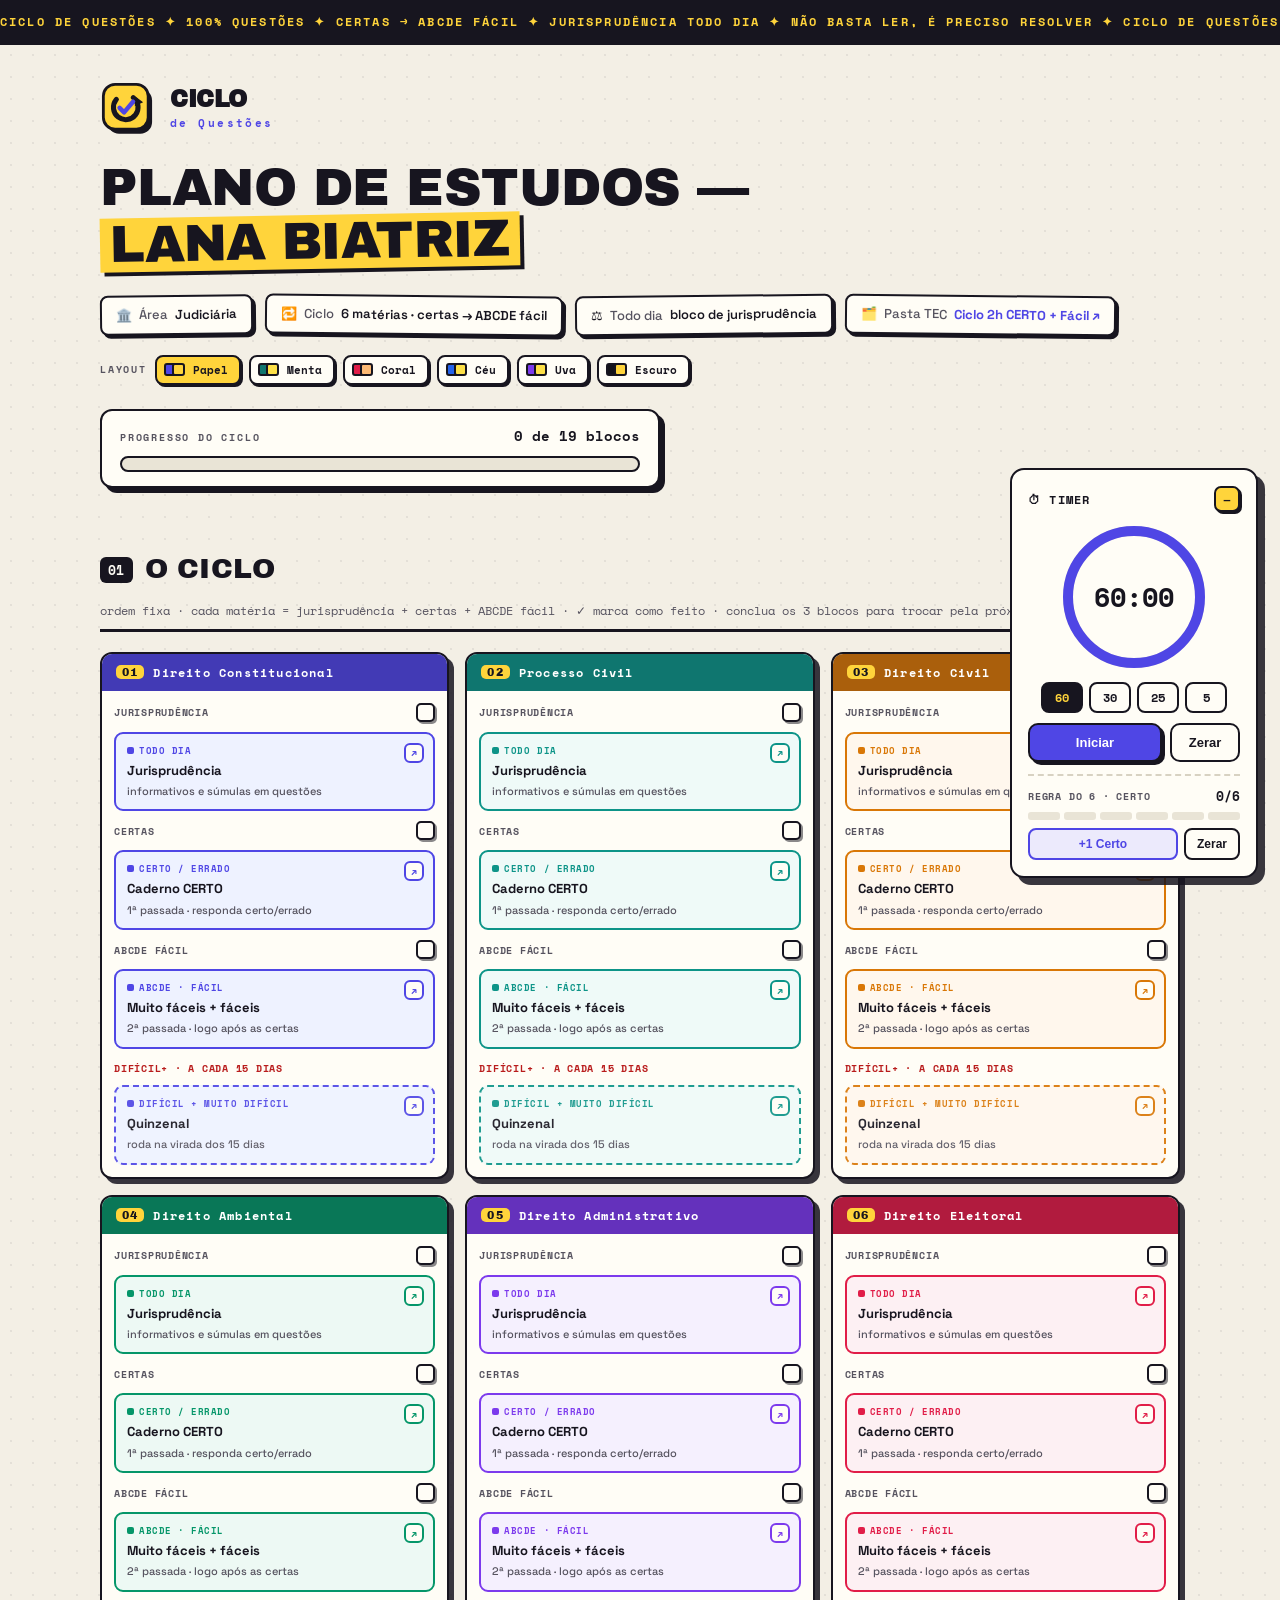
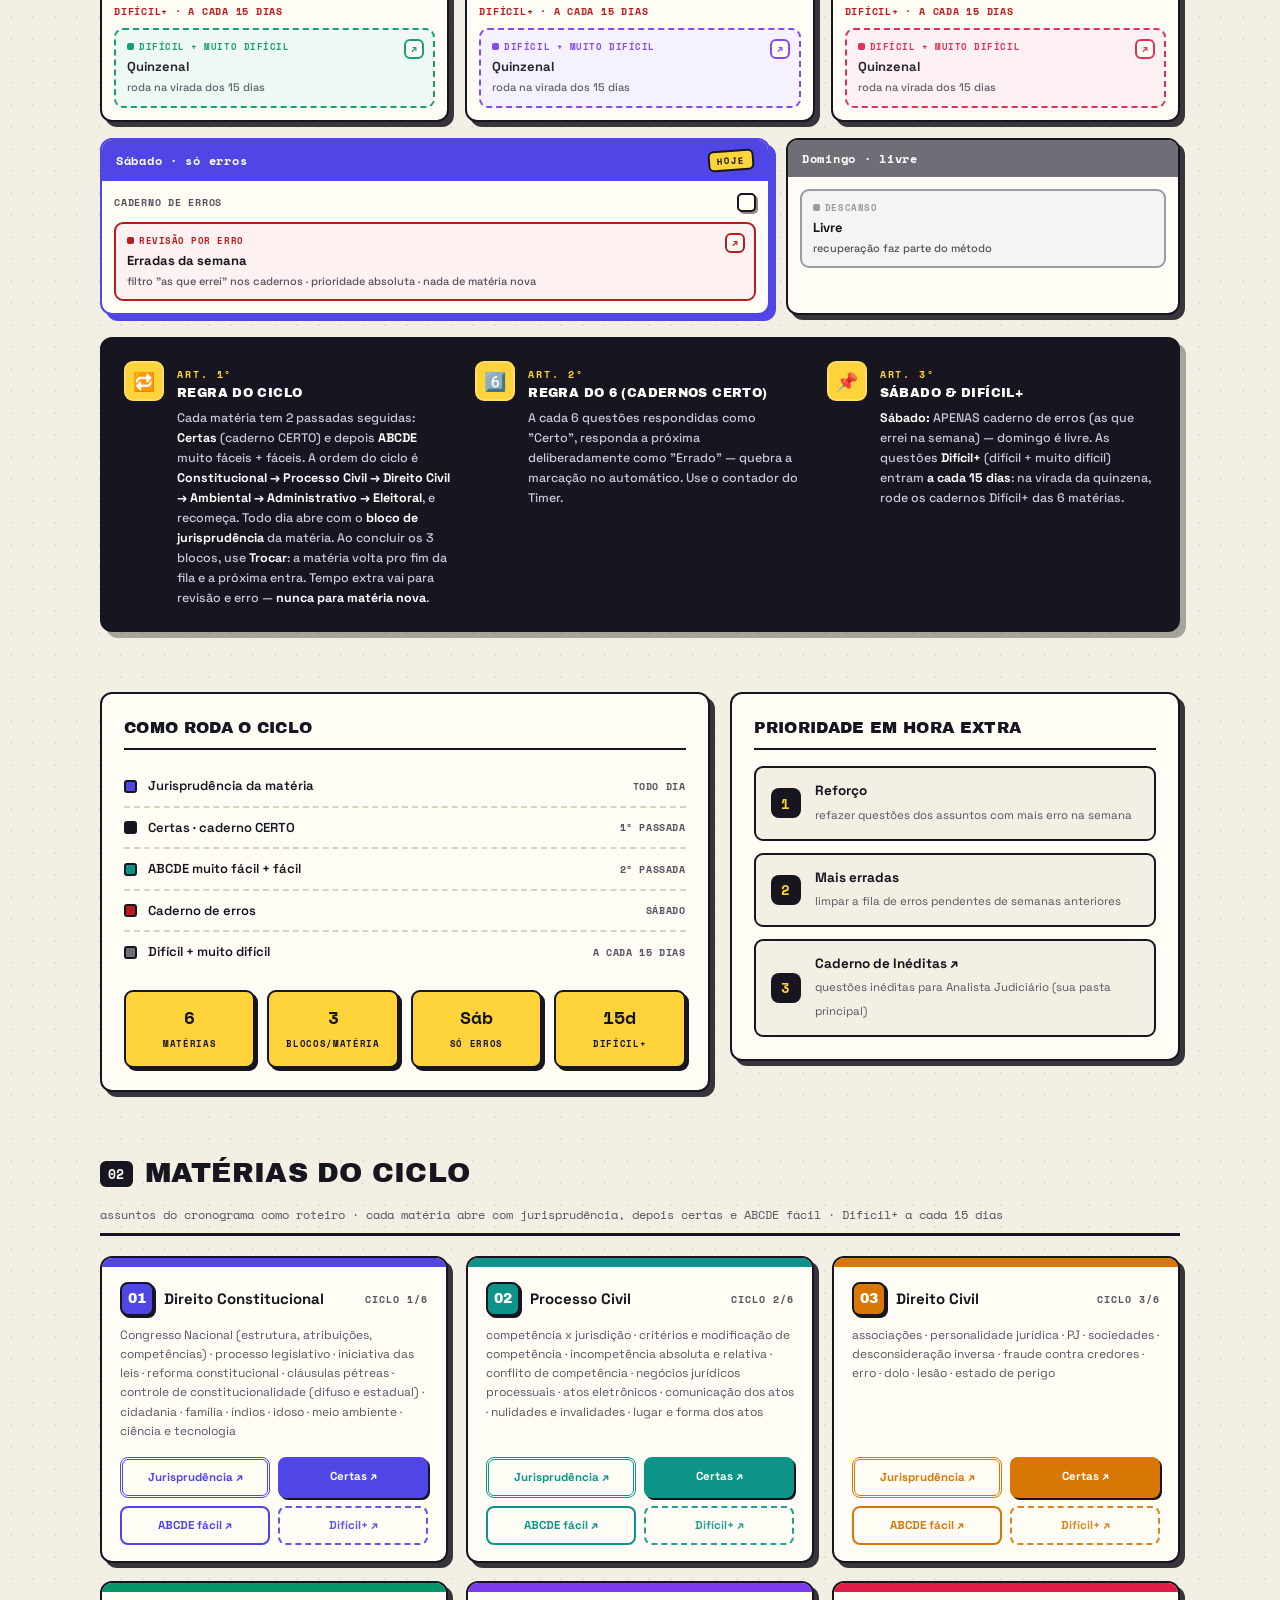
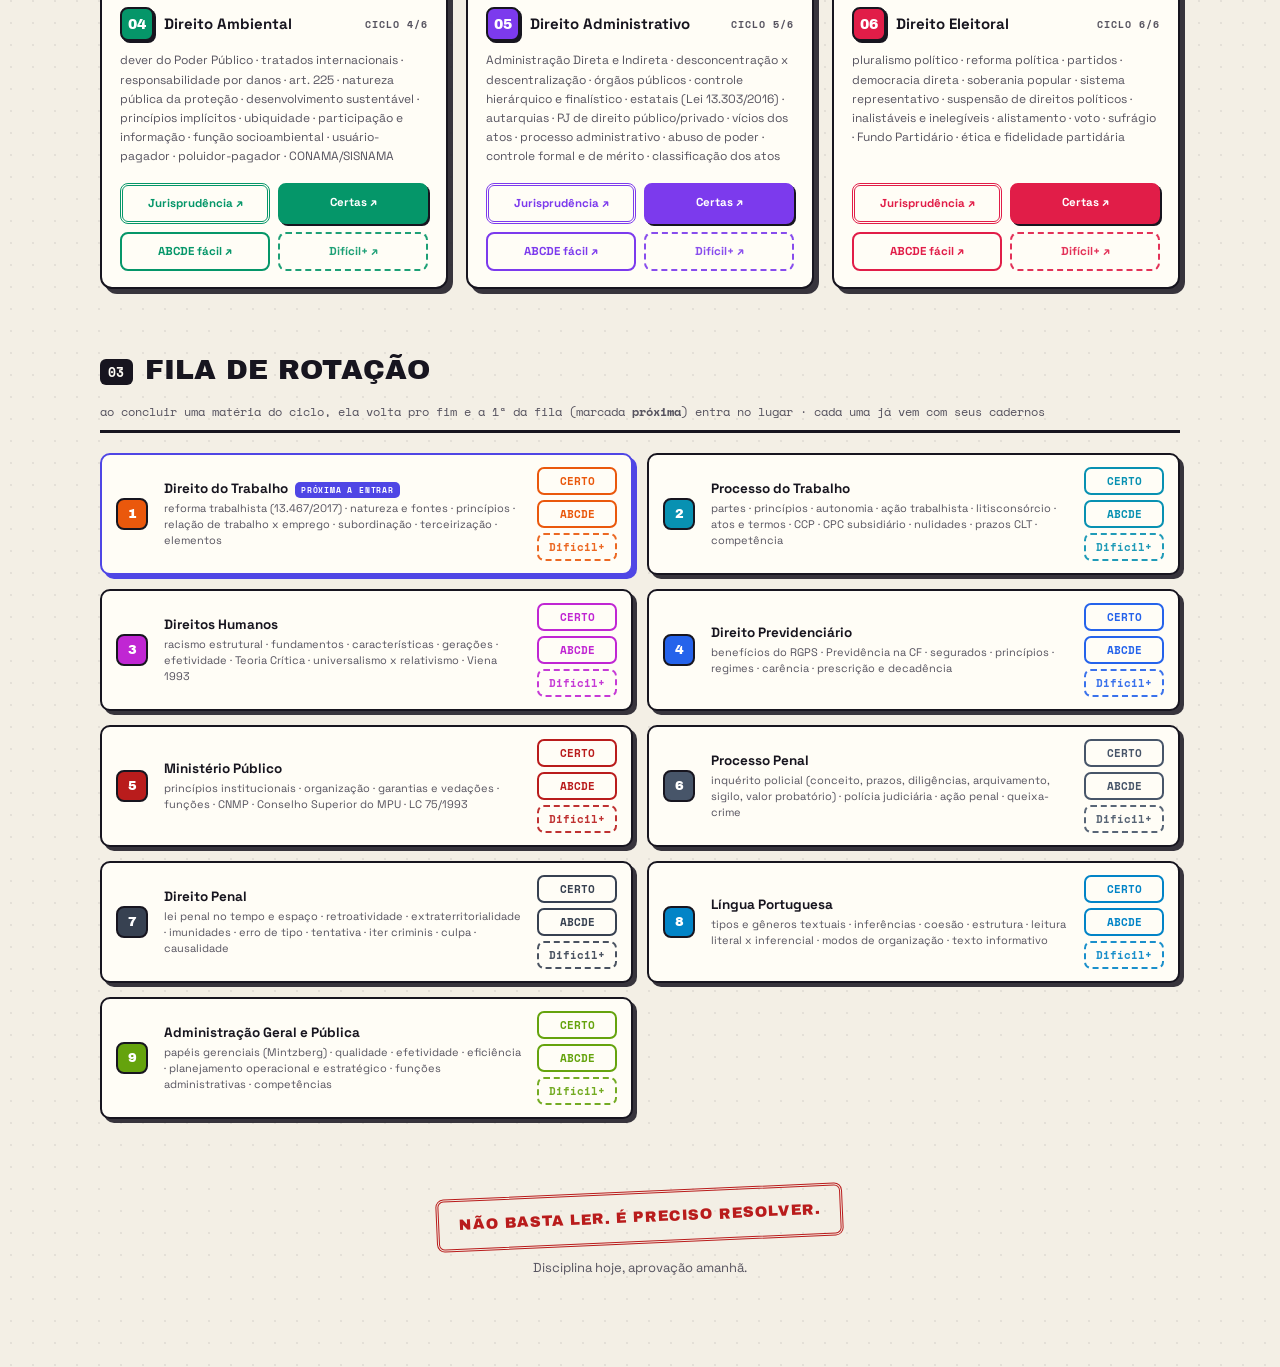
==== commit 9206b8ba: "Transforma o CicloQuestões em app de iPad + modo escuro Inspirado no vídeo de personalização de iPad" ====
--- a/index.html
+++ b/index.html
@@ -3,9 +3,19 @@
 <html lang="pt-BR" data-theme="papel">
 <head>
 <meta charset="utf-8">
-<meta name="viewport" content="width=device-width, initial-scale=1">
+<meta name="viewport" content="width=device-width, initial-scale=1, viewport-fit=cover">
 <title>Ciclo de Questões · Lana Biatriz</title>
 <link rel="icon" href='data:image/svg+xml,<svg xmlns="http://www.w3.org/2000/svg" viewBox="0 0 100 100"><rect x="6" y="6" width="80" height="80" rx="21" fill="%23ffd43b" stroke="%2317151f" stroke-width="5"/><g transform="translate(46,47)"><circle cx="0" cy="0" r="22" fill="none" stroke="%2317151f" stroke-width="9" stroke-linecap="round" stroke-dasharray="104 35" transform="rotate(-52)"/><path d="M 19 -18 L 31 -9 L 16 -2 Z" fill="%2317151f"/><path d="M -11 1 L -3 9 L 13 -10" fill="none" stroke="%234f46e5" stroke-width="8" stroke-linecap="round" stroke-linejoin="round"/></g></svg>'>
+<!-- ===== App na Tela de Início do iPad (Adicionar à Tela de Início) ===== -->
+<link rel="apple-touch-icon" href="apple-touch-icon.png">
+<link rel="manifest" href="manifest.webmanifest">
+<meta name="apple-mobile-web-app-capable" content="yes">
+<meta name="mobile-web-app-capable" content="yes">
+<meta name="apple-mobile-web-app-status-bar-style" content="black-translucent">
+<meta name="apple-mobile-web-app-title" content="Ciclo">
+<meta name="application-name" content="Ciclo de Questões">
+<meta name="theme-color" content="#f3efe5" media="(prefers-color-scheme: light)">
+<meta name="theme-color" content="#14131a" media="(prefers-color-scheme: dark)">
 <link rel="preconnect" href="https://fonts.googleapis.com">
 <link href="https://fonts.googleapis.com/css2?family=Archivo+Black&family=Space+Grotesk:wght@400;500;600;700&family=Space+Mono:wght@400;700&display=swap" rel="stylesheet">
 <style>
@@ -22,9 +32,45 @@
 html[data-theme="coral"]{--bg:#fbf0ee;--accent:#e11d48;--soft:#fde4e7;--hl:#fdba74}
 html[data-theme="ceu"]{--bg:#eef2fb;--accent:#2563eb;--soft:#dbe6fd;--hl:#fde047}
 html[data-theme="uva"]{--bg:#f4eefb;--accent:#7c3aed;--soft:#ece2fb;--hl:#fde047}
+/* ---------- aparência escura (modo escuro) ---------- */
+html[data-theme="escuro"]{
+  --bg:#14131a; --card:#211f2b; --ink:#efe9da; --mut:#a39fb0; --line:#efe9da;
+  --accent:#7c74f7; --soft:#2a2740; --hl:#ffd43b; --stamp:#fb7185;
+}
+/* texto/ícones que ficavam claros sobre fundos claros (amarelo, pastel) */
+html[data-theme="escuro"] body{background-image:radial-gradient(rgba(239,233,218,.05) 1px,transparent 1.5px)}
+html[data-theme="escuro"] ::selection{color:#14131a}
+html[data-theme="escuro"] h1 em,
+html[data-theme="escuro"] .swatch.on,
+html[data-theme="escuro"] .cycnum,
+html[data-theme="escuro"] .day-name .agbadge,
+html[data-theme="escuro"] .tot div,html[data-theme="escuro"] .tot span,
+html[data-theme="escuro"] #tmin{color:#14131a}
+/* fundos que usavam var(--ink) (agora claro) precisam voltar a ser escuros */
+html[data-theme="escuro"] .tape{background:#0e0d12}
+html[data-theme="escuro"] .day-name{background:#2f2c3d;color:#fff}
+html[data-theme="escuro"] .dom .day-name{background:#3a3947}
+html[data-theme="escuro"] .sat.today .day-name{background:#4f46e5}
+html[data-theme="escuro"] .rulebar{background:#1b1a23}
+html[data-theme="escuro"] .prio .n,
+html[data-theme="escuro"] .tp.sel{background:#2f2c3d}
+/* cartões de atividade continuam claros (pastel) — fixa o texto interno em escuro */
+html[data-theme="escuro"] .act b{color:#14131a}
+html[data-theme="escuro"] .act small{color:#4a4756}
+html[data-theme="escuro"] .act .go{background:#fff}
+html[data-theme="escuro"] .cad-row+.cad-row,
+html[data-theme="escuro"] .c6box{border-color:#3a3947}
+/* sombras "neobrutalistas" agora claras p/ aparecer sobre o fundo escuro */
+html[data-theme="escuro"] .day,
+html[data-theme="escuro"] .card,
+html[data-theme="escuro"] .fcard{box-shadow:5px 5px 0 var(--ink)}
+html[data-theme="escuro"] .qitem{box-shadow:4px 4px 0 var(--ink)}
+html[data-theme="escuro"] .chk{box-shadow:2px 2px 0 var(--ink)}
+html[data-theme="escuro"] #tmr{box-shadow:7px 7px 0 var(--ink)}
+html[data-theme="escuro"] .rulebar{box-shadow:6px 6px 0 rgba(239,233,218,.18)}
 *{box-sizing:border-box;margin:0;padding:0}
 ::selection{background:var(--hl);color:var(--ink)}
-body{font-family:var(--body);background:var(--bg);background-image:radial-gradient(rgba(23,21,31,.07) 1px,transparent 1.5px);background-size:22px 22px;color:var(--ink);line-height:1.5;padding:0 0 90px;counter-reset:sec}
+body{font-family:var(--body);background:var(--bg);background-image:radial-gradient(rgba(23,21,31,.07) 1px,transparent 1.5px);background-size:22px 22px;color:var(--ink);line-height:1.5;padding:env(safe-area-inset-top) env(safe-area-inset-right) 90px env(safe-area-inset-left);counter-reset:sec}
 .wrap{max-width:1120px;margin:0 auto;padding:36px 20px 0}
 a{color:inherit;text-decoration:none}
 /* ---------- fita marquee ---------- */
@@ -161,7 +207,7 @@
 footer{margin-top:72px;text-align:center;color:var(--mut);font-size:13px}
 footer b{display:inline-block;font-family:var(--disp);font-weight:400;font-size:15px;letter-spacing:.04em;text-transform:uppercase;color:var(--stamp);border:3px double var(--stamp);border-radius:8px;padding:12px 20px;transform:rotate(-2.5deg);margin-bottom:14px}
 /* ---------- timer ---------- */
-#tmr{position:fixed;right:22px;bottom:22px;z-index:99;width:248px;background:var(--card);border:2px solid var(--ink);border-radius:14px;box-shadow:7px 7px 0 rgba(23,21,31,.85);padding:16px;font-family:var(--body)}
+#tmr{position:fixed;right:max(22px,env(safe-area-inset-right));bottom:max(22px,env(safe-area-inset-bottom));z-index:99;width:248px;background:var(--card);border:2px solid var(--ink);border-radius:14px;box-shadow:7px 7px 0 rgba(23,21,31,.85);padding:16px;font-family:var(--body)}
 #tmr.min{width:152px}
 #tmr.min #tbody{display:none}
 .thead{display:flex;align-items:center;justify-content:space-between;margin-bottom:10px}
@@ -230,6 +276,7 @@
     <button class="swatch" type="button" data-theme="coral"><span class="dt"><i style="background:#e11d48"></i><i style="background:#fdba74"></i></span>Coral</button>
     <button class="swatch" type="button" data-theme="ceu"><span class="dt"><i style="background:#2563eb"></i><i style="background:#fde047"></i></span>Céu</button>
     <button class="swatch" type="button" data-theme="uva"><span class="dt"><i style="background:#7c3aed"></i><i style="background:#fde047"></i></span>Uva</button>
+    <button class="swatch" type="button" data-theme="escuro"><span class="dt"><i style="background:#14131a"></i><i style="background:#ffd43b"></i></span>Escuro</button>
   </div>
   <div class="wkprog">
     <div class="wkprog-top"><span>Progresso do ciclo</span><b id="wkprog-lab">0 de 0 blocos</b></div>
@@ -617,7 +664,7 @@
 c6draw();
 
 /* ================== TROCAR LAYOUT (5 temas · persiste) ================== */
-var THKEY='theme-v1',THEMES=['papel','menta','coral','ceu','uva'];
+var THKEY='theme-v1',THEMES=['papel','menta','coral','ceu','uva','escuro'];
 function setTheme(t){
   if(THEMES.indexOf(t)<0)t='papel';
   document.documentElement.setAttribute('data-theme',t);
